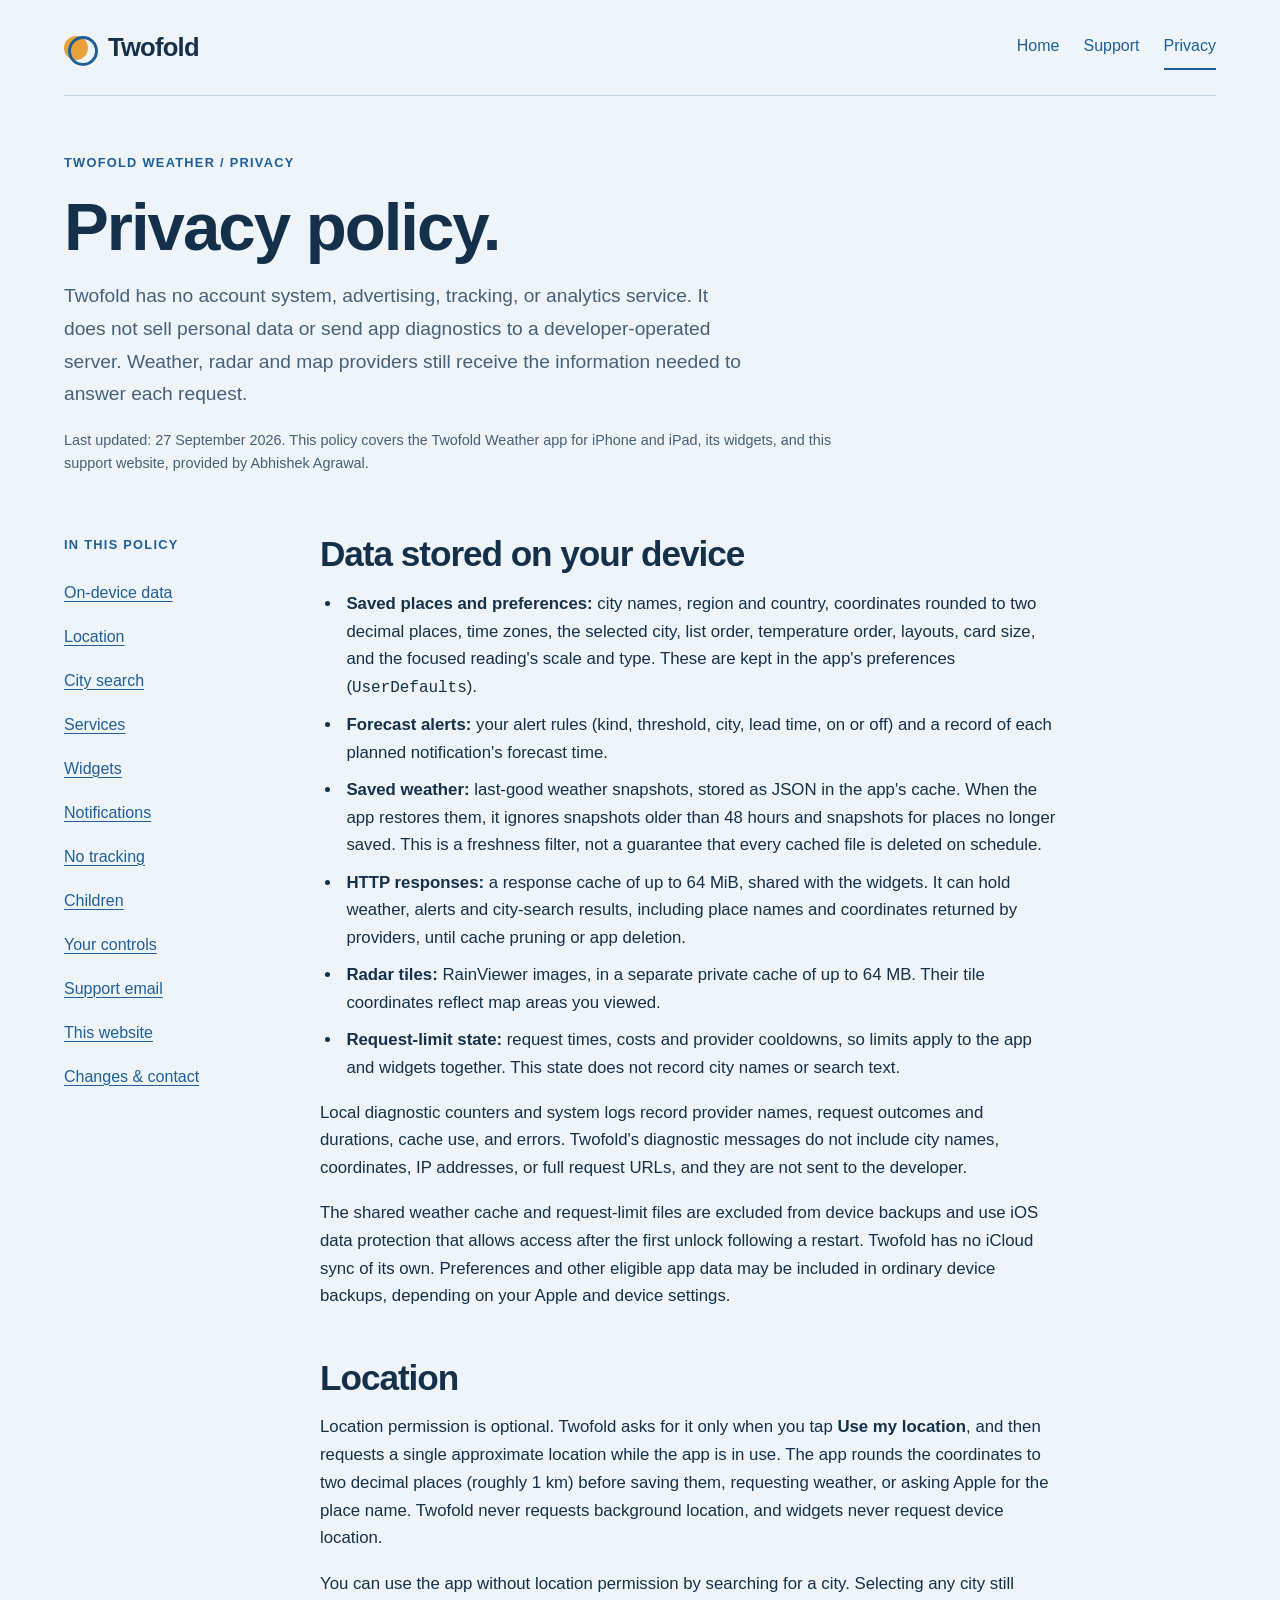
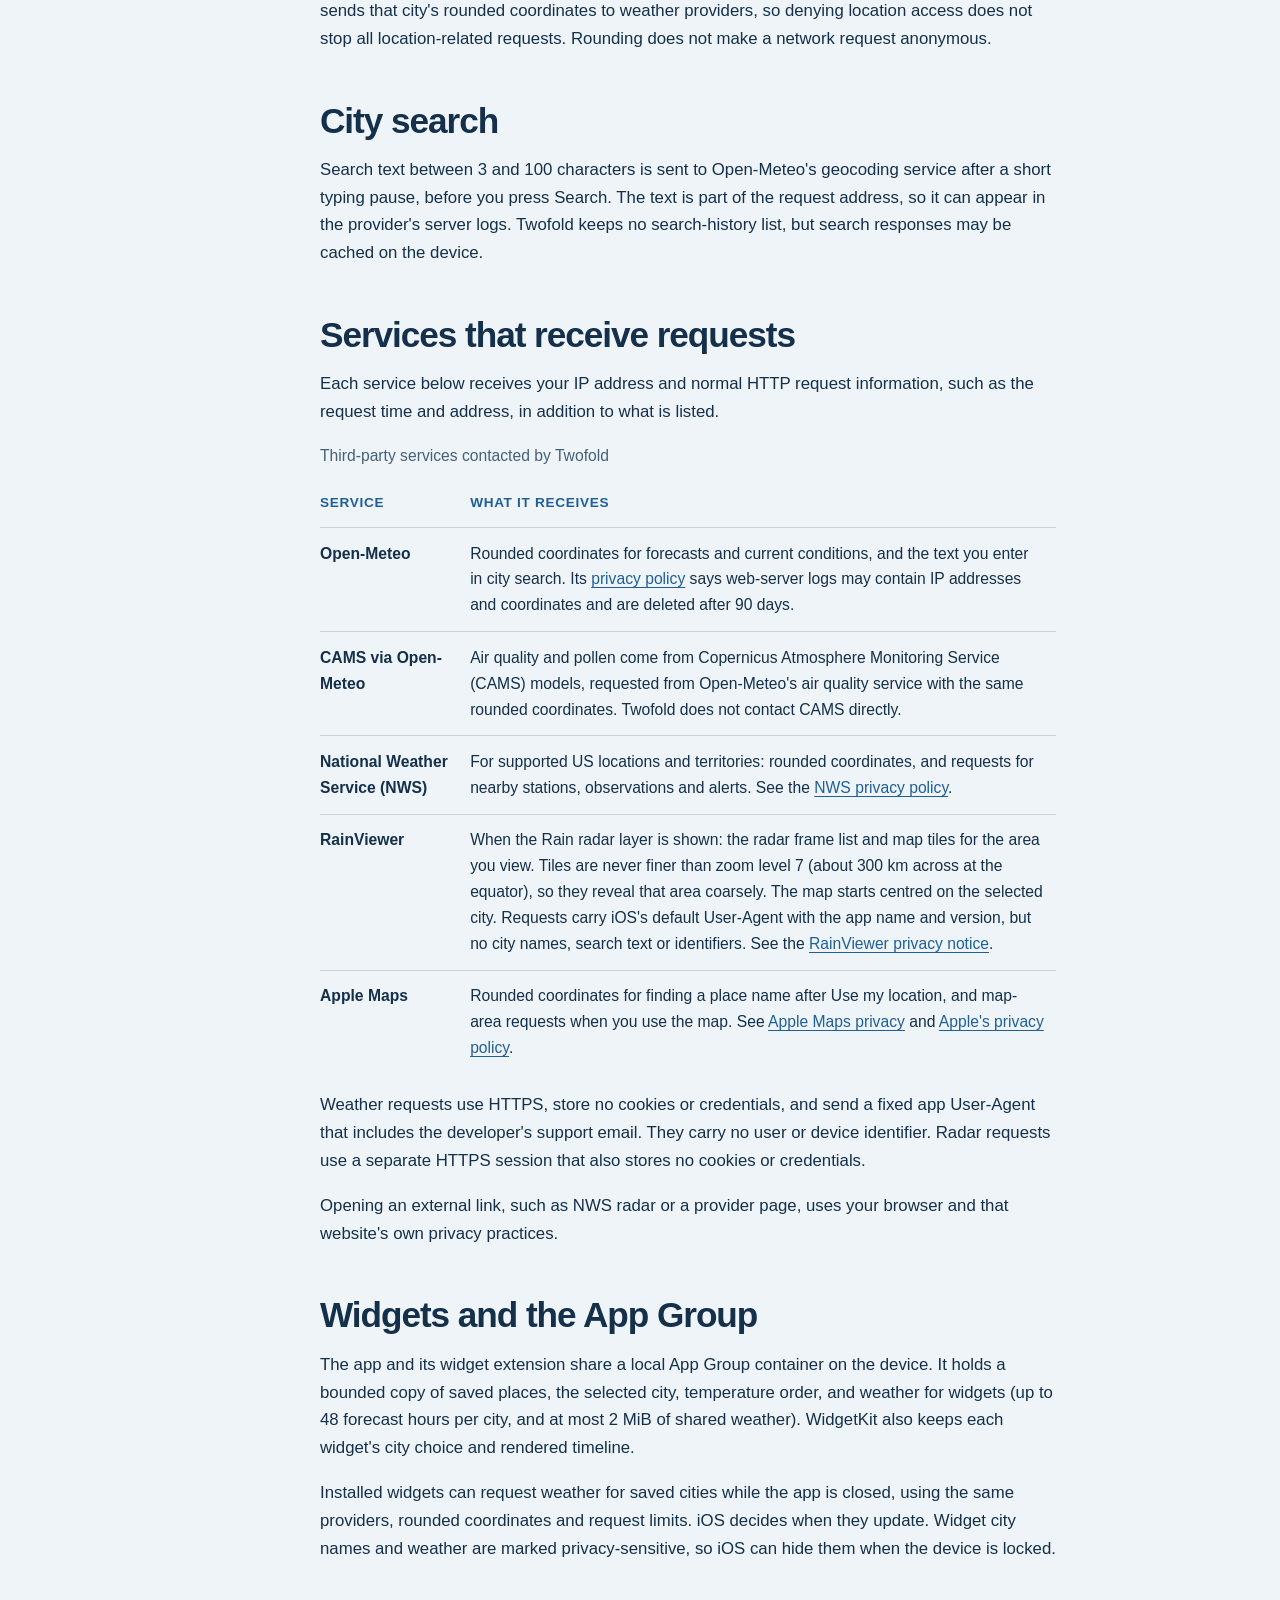
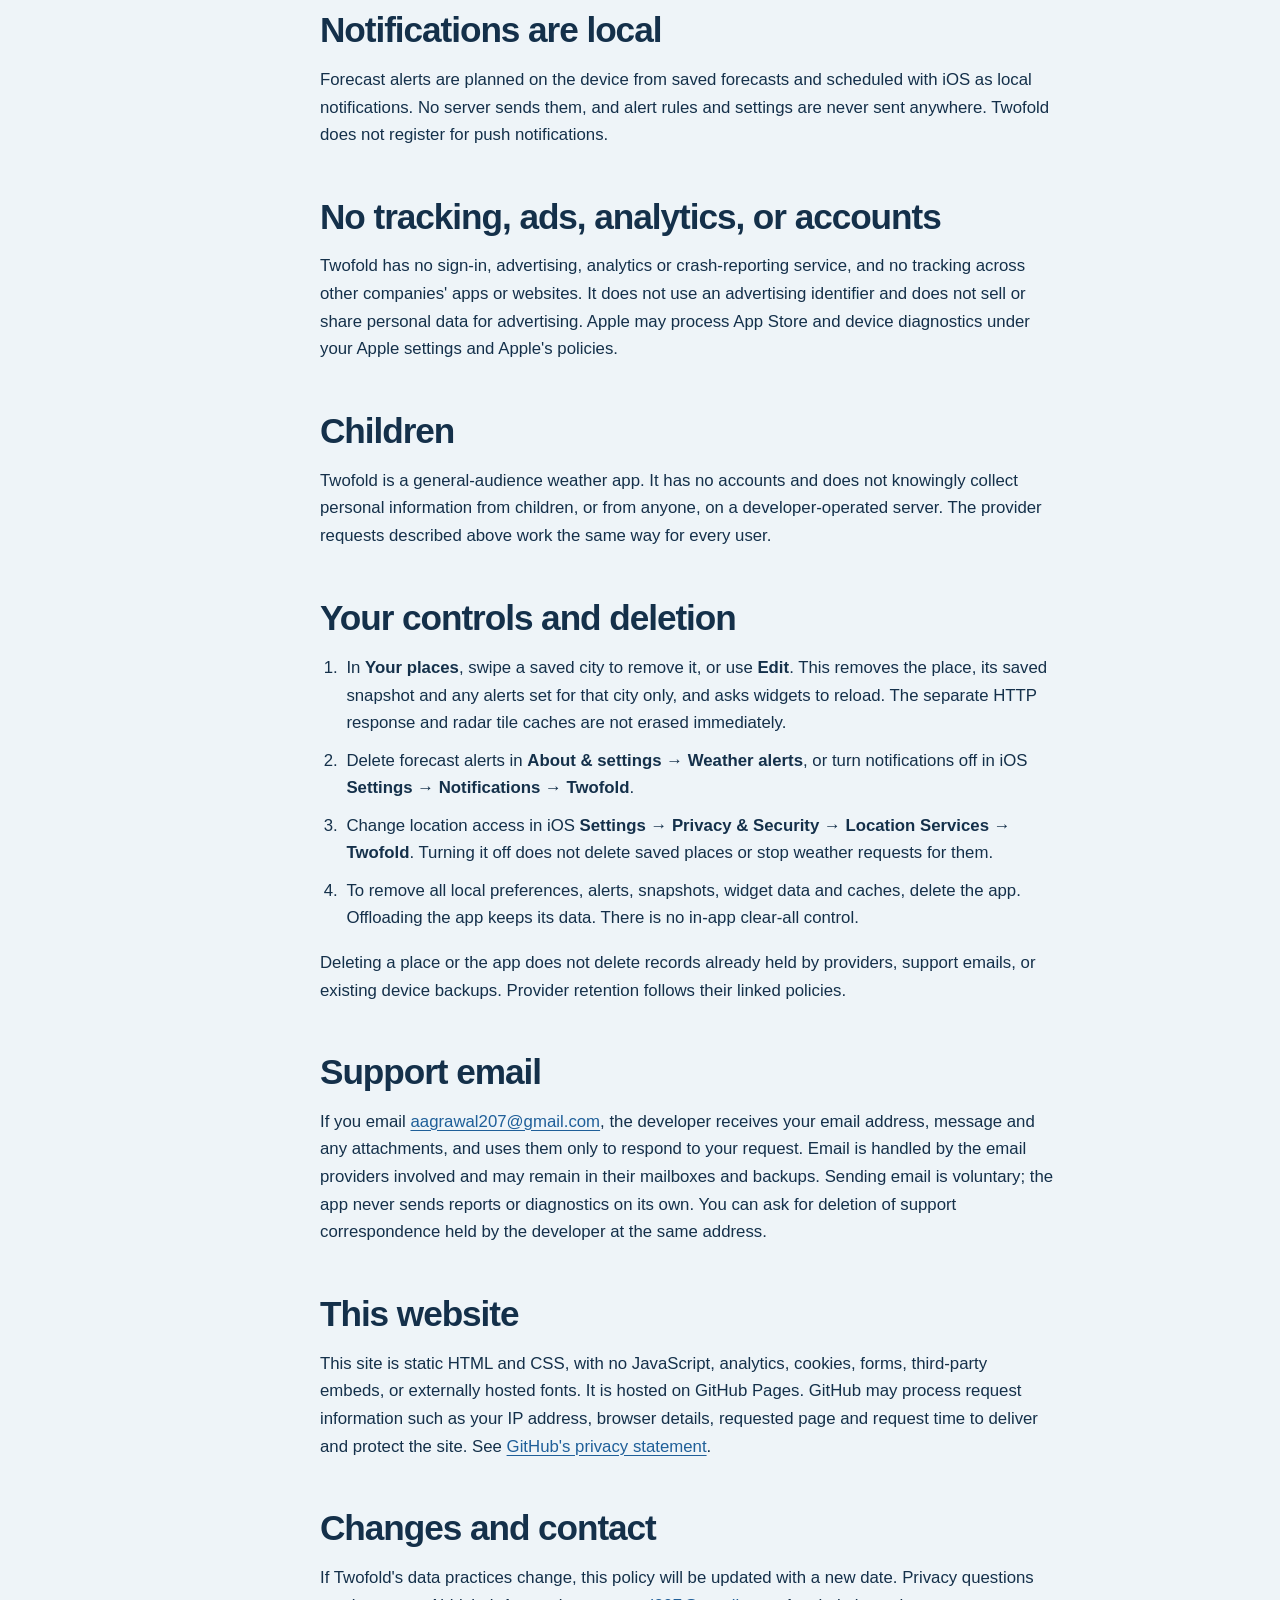
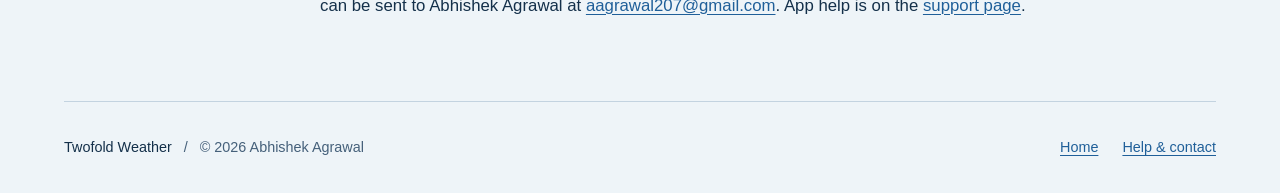
==== privacy.html @ 7c1fc3fe "Publish Twofold Weather privacy policy and support site" ====
<!doctype html>
<html lang="en">
<head>
  <meta charset="utf-8">
  <meta name="viewport" content="width=device-width, initial-scale=1">
  <meta name="theme-color" content="#eef4f8">
  <meta name="description" content="Twofold Weather's privacy policy: on-device storage, optional approximate location, the weather, radar and map services that receive requests, local forecast alerts, and no accounts, ads, tracking, or analytics.">
  <title>Privacy Policy | Twofold Weather</title>
  <link rel="stylesheet" href="styles.css">
</head>
<body>
  <a class="skip-link" href="#main">Skip to content</a>
  <header class="site-header shell">
    <a class="brand" href="index.html" aria-label="Twofold Weather home"><span class="brand-mark" aria-hidden="true"></span>Twofold</a>
    <nav aria-label="Main navigation">
      <a href="index.html">Home</a>
      <a href="support.html">Support</a>
      <a href="privacy.html" aria-current="page">Privacy</a>
    </nav>
  </header>

  <main id="main" class="shell" tabindex="-1">
    <header class="page-heading">
      <p class="eyebrow">Twofold Weather / Privacy</p>
      <h1>Privacy policy.</h1>
      <p class="lede">Twofold has no account system, advertising, tracking, or analytics service. It does not sell personal data or send app diagnostics to a developer-operated server. Weather, radar and map providers still receive the information needed to answer each request.</p>
      <p class="small-note">Last updated: 27 September 2026. This policy covers the Twofold Weather app for iPhone and iPad, its widgets, and this support website, provided by Abhishek Agrawal.</p>
    </header>

    <div class="reading-grid">
      <nav class="page-nav" aria-label="Privacy sections">
        <p class="eyebrow">In this policy</p>
        <a href="#on-device">On-device data</a>
        <a href="#location">Location</a>
        <a href="#search">City search</a>
        <a href="#services">Services</a>
        <a href="#widgets">Widgets</a>
        <a href="#notifications">Notifications</a>
        <a href="#no-tracking">No tracking</a>
        <a href="#children">Children</a>
        <a href="#deletion">Your controls</a>
        <a href="#support-messages">Support email</a>
        <a href="#website">This website</a>
        <a href="#contact">Changes &amp; contact</a>
      </nav>

      <article class="prose" aria-label="Privacy policy details">
        <section aria-labelledby="on-device">
          <h2 id="on-device">Data stored on your device</h2>
          <ul>
            <li><strong>Saved places and preferences:</strong> city names, region and country, coordinates rounded to two decimal places, time zones, the selected city, list order, temperature order, layouts, card size, and the focused reading's scale and type. These are kept in the app's preferences (<code>UserDefaults</code>).</li>
            <li><strong>Forecast alerts:</strong> your alert rules (kind, threshold, city, lead time, on or off) and a record of each planned notification's forecast time.</li>
            <li><strong>Saved weather:</strong> last-good weather snapshots, stored as JSON in the app's cache. When the app restores them, it ignores snapshots older than 48 hours and snapshots for places no longer saved. This is a freshness filter, not a guarantee that every cached file is deleted on schedule.</li>
            <li><strong>HTTP responses:</strong> a response cache of up to 64 MiB, shared with the widgets. It can hold weather, alerts and city-search results, including place names and coordinates returned by providers, until cache pruning or app deletion.</li>
            <li><strong>Radar tiles:</strong> RainViewer images, in a separate private cache of up to 64 MB. Their tile coordinates reflect map areas you viewed.</li>
            <li><strong>Request-limit state:</strong> request times, costs and provider cooldowns, so limits apply to the app and widgets together. This state does not record city names or search text.</li>
          </ul>
          <p>Local diagnostic counters and system logs record provider names, request outcomes and durations, cache use, and errors. Twofold's diagnostic messages do not include city names, coordinates, IP addresses, or full request URLs, and they are not sent to the developer.</p>
          <p>The shared weather cache and request-limit files are excluded from device backups and use iOS data protection that allows access after the first unlock following a restart. Twofold has no iCloud sync of its own. Preferences and other eligible app data may be included in ordinary device backups, depending on your Apple and device settings.</p>
        </section>

        <section aria-labelledby="location">
          <h2 id="location">Location</h2>
          <p>Location permission is optional. Twofold asks for it only when you tap <strong>Use my location</strong>, and then requests a single approximate location while the app is in use. The app rounds the coordinates to two decimal places (roughly 1 km) before saving them, requesting weather, or asking Apple for the place name. Twofold never requests background location, and widgets never request device location.</p>
          <p>You can use the app without location permission by searching for a city. Selecting any city still sends that city's rounded coordinates to weather providers, so denying location access does not stop all location-related requests. Rounding does not make a network request anonymous.</p>
        </section>

        <section aria-labelledby="search">
          <h2 id="search">City search</h2>
          <p>Search text between 3 and 100 characters is sent to Open-Meteo's geocoding service after a short typing pause, before you press Search. The text is part of the request address, so it can appear in the provider's server logs. Twofold keeps no search-history list, but search responses may be cached on the device.</p>
        </section>

        <section aria-labelledby="services">
          <h2 id="services">Services that receive requests</h2>
          <p>Each service below receives your IP address and normal HTTP request information, such as the request time and address, in addition to what is listed.</p>
          <div class="table-wrap">
            <table>
              <caption>Third-party services contacted by Twofold</caption>
              <thead>
                <tr><th scope="col">Service</th><th scope="col">What it receives</th></tr>
              </thead>
              <tbody>
                <tr>
                  <th scope="row">Open-Meteo</th>
                  <td>Rounded coordinates for forecasts and current conditions, and the text you enter in city search. Its <a href="https://open-meteo.com/en/terms#privacy">privacy policy</a> says web-server logs may contain IP addresses and coordinates and are deleted after 90 days.</td>
                </tr>
                <tr>
                  <th scope="row">CAMS via Open-Meteo</th>
                  <td>Air quality and pollen come from Copernicus Atmosphere Monitoring Service (CAMS) models, requested from Open-Meteo's air quality service with the same rounded coordinates. Twofold does not contact CAMS directly.</td>
                </tr>
                <tr>
                  <th scope="row">National Weather Service (NWS)</th>
                  <td>For supported US locations and territories: rounded coordinates, and requests for nearby stations, observations and alerts. See the <a href="https://www.weather.gov/privacy">NWS privacy policy</a>.</td>
                </tr>
                <tr>
                  <th scope="row">RainViewer</th>
                  <td>When the Rain radar layer is shown: the radar frame list and map tiles for the area you view. Tiles are never finer than zoom level 7 (about 300 km across at the equator), so they reveal that area coarsely. The map starts centred on the selected city. Requests carry iOS's default User-Agent with the app name and version, but no city names, search text or identifiers. See the <a href="https://www.rainviewer.com/privacy.html">RainViewer privacy notice</a>.</td>
                </tr>
                <tr>
                  <th scope="row">Apple Maps</th>
                  <td>Rounded coordinates for finding a place name after Use my location, and map-area requests when you use the map. See <a href="https://www.apple.com/legal/privacy/data/en/apple-maps/">Apple Maps privacy</a> and <a href="https://www.apple.com/legal/privacy/">Apple's privacy policy</a>.</td>
                </tr>
              </tbody>
            </table>
          </div>
          <p>Weather requests use HTTPS, store no cookies or credentials, and send a fixed app User-Agent that includes the developer's support email. They carry no user or device identifier. Radar requests use a separate HTTPS session that also stores no cookies or credentials.</p>
          <p>Opening an external link, such as NWS radar or a provider page, uses your browser and that website's own privacy practices.</p>
        </section>

        <section aria-labelledby="widgets">
          <h2 id="widgets">Widgets and the App Group</h2>
          <p>The app and its widget extension share a local App Group container on the device. It holds a bounded copy of saved places, the selected city, temperature order, and weather for widgets (up to 48 forecast hours per city, and at most 2 MiB of shared weather). WidgetKit also keeps each widget's city choice and rendered timeline.</p>
          <p>Installed widgets can request weather for saved cities while the app is closed, using the same providers, rounded coordinates and request limits. iOS decides when they update. Widget city names and weather are marked privacy-sensitive, so iOS can hide them when the device is locked.</p>
        </section>

        <section aria-labelledby="notifications">
          <h2 id="notifications">Notifications are local</h2>
          <p>Forecast alerts are planned on the device from saved forecasts and scheduled with iOS as local notifications. No server sends them, and alert rules and settings are never sent anywhere. Twofold does not register for push notifications.</p>
        </section>

        <section aria-labelledby="no-tracking">
          <h2 id="no-tracking">No tracking, ads, analytics, or accounts</h2>
          <p>Twofold has no sign-in, advertising, analytics or crash-reporting service, and no tracking across other companies' apps or websites. It does not use an advertising identifier and does not sell or share personal data for advertising. Apple may process App Store and device diagnostics under your Apple settings and Apple's policies.</p>
        </section>

        <section aria-labelledby="children">
          <h2 id="children">Children</h2>
          <p>Twofold is a general-audience weather app. It has no accounts and does not knowingly collect personal information from children, or from anyone, on a developer-operated server. The provider requests described above work the same way for every user.</p>
        </section>

        <section aria-labelledby="deletion">
          <h2 id="deletion">Your controls and deletion</h2>
          <ol>
            <li>In <strong>Your places</strong>, swipe a saved city to remove it, or use <strong>Edit</strong>. This removes the place, its saved snapshot and any alerts set for that city only, and asks widgets to reload. The separate HTTP response and radar tile caches are not erased immediately.</li>
            <li>Delete forecast alerts in <strong>About &amp; settings &rarr; Weather alerts</strong>, or turn notifications off in iOS <strong>Settings &rarr; Notifications &rarr; Twofold</strong>.</li>
            <li>Change location access in iOS <strong>Settings &rarr; Privacy &amp; Security &rarr; Location Services &rarr; Twofold</strong>. Turning it off does not delete saved places or stop weather requests for them.</li>
            <li>To remove all local preferences, alerts, snapshots, widget data and caches, delete the app. Offloading the app keeps its data. There is no in-app clear-all control.</li>
          </ol>
          <p>Deleting a place or the app does not delete records already held by providers, support emails, or existing device backups. Provider retention follows their linked policies.</p>
        </section>

        <section aria-labelledby="support-messages">
          <h2 id="support-messages">Support email</h2>
          <p>If you email <a href="mailto:aagrawal207@gmail.com">aagrawal207@gmail.com</a>, the developer receives your email address, message and any attachments, and uses them only to respond to your request. Email is handled by the email providers involved and may remain in their mailboxes and backups. Sending email is voluntary; the app never sends reports or diagnostics on its own. You can ask for deletion of support correspondence held by the developer at the same address.</p>
        </section>

        <section aria-labelledby="website">
          <h2 id="website">This website</h2>
          <p>This site is static HTML and CSS, with no JavaScript, analytics, cookies, forms, third-party embeds, or externally hosted fonts. It is hosted on GitHub Pages. GitHub may process request information such as your IP address, browser details, requested page and request time to deliver and protect the site. See <a href="https://docs.github.com/en/site-policy/privacy-policies/github-general-privacy-statement">GitHub's privacy statement</a>.</p>
        </section>

        <section aria-labelledby="contact">
          <h2 id="contact">Changes and contact</h2>
          <p>If Twofold's data practices change, this policy will be updated with a new date. Privacy questions can be sent to Abhishek Agrawal at <a href="mailto:aagrawal207@gmail.com">aagrawal207@gmail.com</a>. App help is on the <a href="support.html">support page</a>.</p>
        </section>
      </article>
    </div>
  </main>

  <footer class="site-footer shell">
    <p>Twofold Weather <span aria-hidden="true">/</span> <small>&copy; 2026 Abhishek Agrawal</small></p>
    <nav aria-label="Footer navigation"><a href="index.html">Home</a><a href="support.html">Help &amp; contact</a></nav>
  </footer>
</body>
</html>
---- styles.css ----
:root {
  color-scheme: light;
  --sky: #eef4f8;
  --paper: #fbfdfe;
  --ink: #14304a;
  --muted: #45607a;
  --blue: #1f5f99;
  --wash: #dfeaf3;
  --sun: #e9a23b;
  --warm: #9a4a14;
  --line: #c3d3e0;
}

* { box-sizing: border-box; }
html { scroll-padding-top: 1.5rem; }
body {
  margin: 0;
  background: var(--sky);
  color: var(--ink);
  font-family: -apple-system, BlinkMacSystemFont, "Segoe UI", sans-serif;
  font-size: 1rem;
  line-height: 1.65;
  -webkit-text-size-adjust: 100%;
}
a {
  color: var(--blue);
  text-underline-offset: 0.2em;
  text-decoration-thickness: 0.08em;
  overflow-wrap: anywhere;
}
a:hover { color: var(--warm); }
:focus-visible { outline: 3px solid var(--warm); outline-offset: 5px; }
main:focus { outline: none; }
h1, h2, h3 {
  margin: 0 0 1rem;
  font-weight: 700;
  line-height: 1.12;
  letter-spacing: -0.03em;
  text-wrap: balance;
}
h2 { font-size: clamp(1.7rem, 3vw, 2.2rem); }
h3 { font-size: 1.35rem; }
p { margin: 0 0 1.1rem; }
ul, ol { padding-left: 1.4rem; }
li + li { margin-top: 0.6rem; }
code { font-size: 0.95em; overflow-wrap: anywhere; }
.shell { width: min(72rem, calc(100% - 3rem)); margin-inline: auto; }
.skip-link {
  position: absolute;
  z-index: 2;
  top: -8rem;
  left: 1rem;
  padding: 0.8rem 1.2rem;
  background: var(--paper);
  border: 2px solid var(--blue);
}
.skip-link:focus { top: 1rem; }
.site-header {
  display: flex;
  flex-wrap: wrap;
  align-items: center;
  justify-content: space-between;
  gap: 0.6rem 2rem;
  min-height: 6rem;
  padding-block: 1rem;
  border-bottom: 1px solid var(--line);
}
.brand {
  display: inline-flex;
  align-items: center;
  gap: 0.65rem;
  min-height: 44px;
  color: var(--ink);
  font-size: 1.6rem;
  font-weight: 700;
  letter-spacing: -0.03em;
  text-decoration: none;
}
.brand-mark { position: relative; width: 2.1rem; height: 1.5rem; }
.brand-mark::before, .brand-mark::after {
  content: "";
  position: absolute;
  top: 0;
  width: 1.5rem;
  height: 1.5rem;
  border-radius: 50%;
}
.brand-mark::before { left: 0; background: var(--sun); }
.brand-mark::after { right: 0; border: 3px solid var(--blue); }
.site-header nav, .site-footer nav { display: flex; flex-wrap: wrap; gap: 0.3rem 1.5rem; }
.site-header nav a, .site-footer nav a {
  display: inline-flex;
  align-items: center;
  min-height: 44px;
  padding-block: 0.35rem;
}
.site-header nav a { text-decoration: none; border-bottom: 2px solid transparent; }
.site-header nav a:hover, .site-header nav a[aria-current="page"] { border-bottom-color: currentColor; }
.eyebrow {
  margin-bottom: 1rem;
  color: var(--blue);
  font-size: 0.8rem;
  font-weight: 600;
  letter-spacing: 0.1em;
  text-transform: uppercase;
}
.hero { max-width: 48rem; padding-block: 3.5rem 3rem; }
.hero h1 { margin-block: 1rem 1.5rem; font-size: clamp(2.8rem, 7vw, 5.2rem); line-height: 1.02; }
.lede { max-width: 40rem; color: var(--muted); font-size: 1.2rem; line-height: 1.7; }
.actions { display: flex; flex-wrap: wrap; align-items: center; gap: 0.8rem 1.5rem; margin-block: 1.8rem 1.4rem; }
.button {
  display: inline-flex;
  align-items: center;
  justify-content: center;
  gap: 1rem;
  min-height: 48px;
  padding: 0.75rem 1.25rem;
  border: 1px solid var(--blue);
  border-radius: 0.6rem;
  background: var(--blue);
  color: var(--paper);
  font-weight: 600;
  text-decoration: none;
}
.button:hover { background: var(--ink); color: var(--paper); }
.text-link { display: inline-flex; align-items: center; gap: 0.7rem; min-height: 44px; padding-block: 0.4rem; }
.device-note, .small-note { color: var(--muted); font-size: 0.9rem; }
.promise {
  display: flex;
  flex-wrap: wrap;
  justify-content: space-between;
  gap: 0.4rem 2rem;
  padding-block: 1.3rem;
  border-block: 1px solid var(--line);
}
.promise span { color: var(--muted); }
.features { padding-block: 3.5rem 1rem; }
.feature-grid { display: grid; grid-template-columns: repeat(3, minmax(0, 1fr)); gap: 2rem; margin: 2rem 0 0; padding: 0; list-style: none; }
.feature-grid li { margin: 0; padding-top: 1.2rem; border-top: 3px solid var(--blue); }
.feature-grid li:nth-child(3n+2) { border-top-color: var(--sun); }
.feature-grid p { margin: 0; color: var(--muted); }
.page-heading { max-width: 49rem; padding-block: 3.5rem 2.5rem; }
.page-heading h1 { font-size: clamp(2.5rem, 6vw, 4.2rem); }
.page-heading .lede { max-width: 43rem; }
.reading-grid { display: grid; grid-template-columns: 12rem minmax(0, 1fr); gap: 4rem; align-items: start; }
.page-nav { position: sticky; top: 1.5rem; }
.page-nav a { display: flex; align-items: center; min-height: 44px; padding-block: 0.4rem; }
.prose { min-width: 0; max-width: 46rem; font-size: 1.05rem; }
.prose section + section { margin-top: 3rem; }
.prose li { padding-left: 0.25rem; }
.table-wrap { overflow-x: auto; margin-bottom: 1.1rem; }
table { width: 100%; border-collapse: collapse; font-size: 0.98rem; }
caption { margin-bottom: 0.6rem; color: var(--muted); text-align: left; }
th, td { padding: 0.8rem 0.7rem 0.8rem 0; border-top: 1px solid var(--line); text-align: left; vertical-align: top; }
thead th { border-top: 0; color: var(--blue); font-size: 0.85rem; letter-spacing: 0.05em; text-transform: uppercase; }
tbody th { min-width: 8rem; }
.faq details { border-top: 1px solid var(--line); }
.faq details:last-child { border-bottom: 1px solid var(--line); }
.faq summary { min-height: 48px; padding-block: 1rem; font-weight: 600; cursor: pointer; }
.faq summary::marker { color: var(--blue); }
.faq details > :not(summary) { padding-inline: 0.1rem 0.5rem; color: var(--muted); }
.contact-card { padding: 1.8rem; border: 1px solid var(--line); border-radius: 1rem; background: var(--wash); }
.contact-email { display: inline-block; min-height: 44px; margin-bottom: 0.8rem; padding-block: 0.5rem; font-weight: 600; }
.contact-card p:last-child { margin-bottom: 0; }
.site-footer {
  display: flex;
  flex-wrap: wrap;
  align-items: center;
  justify-content: space-between;
  gap: 0.5rem 2rem;
  margin-top: 4rem;
  padding-block: 1.5rem;
  border-top: 1px solid var(--line);
  font-size: 0.9rem;
}
.site-footer p { margin: 0; }
.site-footer p span { margin-inline: 0.5rem; color: var(--muted); }
.site-footer small { color: var(--muted); font-size: inherit; }

@media (max-width: 52rem) {
  .feature-grid { grid-template-columns: 1fr 1fr; }
  .reading-grid { grid-template-columns: 1fr; gap: 2rem; }
  .page-nav { position: static; display: flex; flex-wrap: wrap; gap: 0 1.3rem; padding-bottom: 1rem; border-bottom: 1px solid var(--line); }
  .page-nav .eyebrow { flex-basis: 100%; margin-bottom: 0.4rem; }
}

@media (max-width: 36rem) {
  .shell { width: calc(100% - 2rem); }
  .site-header { gap: 0.4rem 1.3rem; }
  .hero { padding-block: 2.5rem 2rem; }
  .lede { font-size: 1.1rem; }
  .feature-grid { grid-template-columns: 1fr; gap: 1.5rem; }
  .contact-card { padding: 1.3rem; }
  .page-heading { padding-block: 2.5rem 1.5rem; }
  .site-footer { margin-top: 3rem; }
}

@media (prefers-color-scheme: dark) {
  :root {
    color-scheme: dark;
    --sky: #0f1b27;
    --paper: #15263a;
    --ink: #e6eef5;
    --muted: #a9bccd;
    --blue: #8cc3f2;
    --wash: #1a2e44;
    --sun: #f0b45a;
    --warm: #f3b37a;
    --line: #2d4560;
  }
  .button { color: #0f1b27; }
  .button:hover { background: var(--ink); color: #0f1b27; }
}

@media (forced-colors: active) {
  .button { border-color: ButtonText; }
  .brand-mark::before { background: CanvasText; }
  .brand-mark::after { border-color: LinkText; }
}
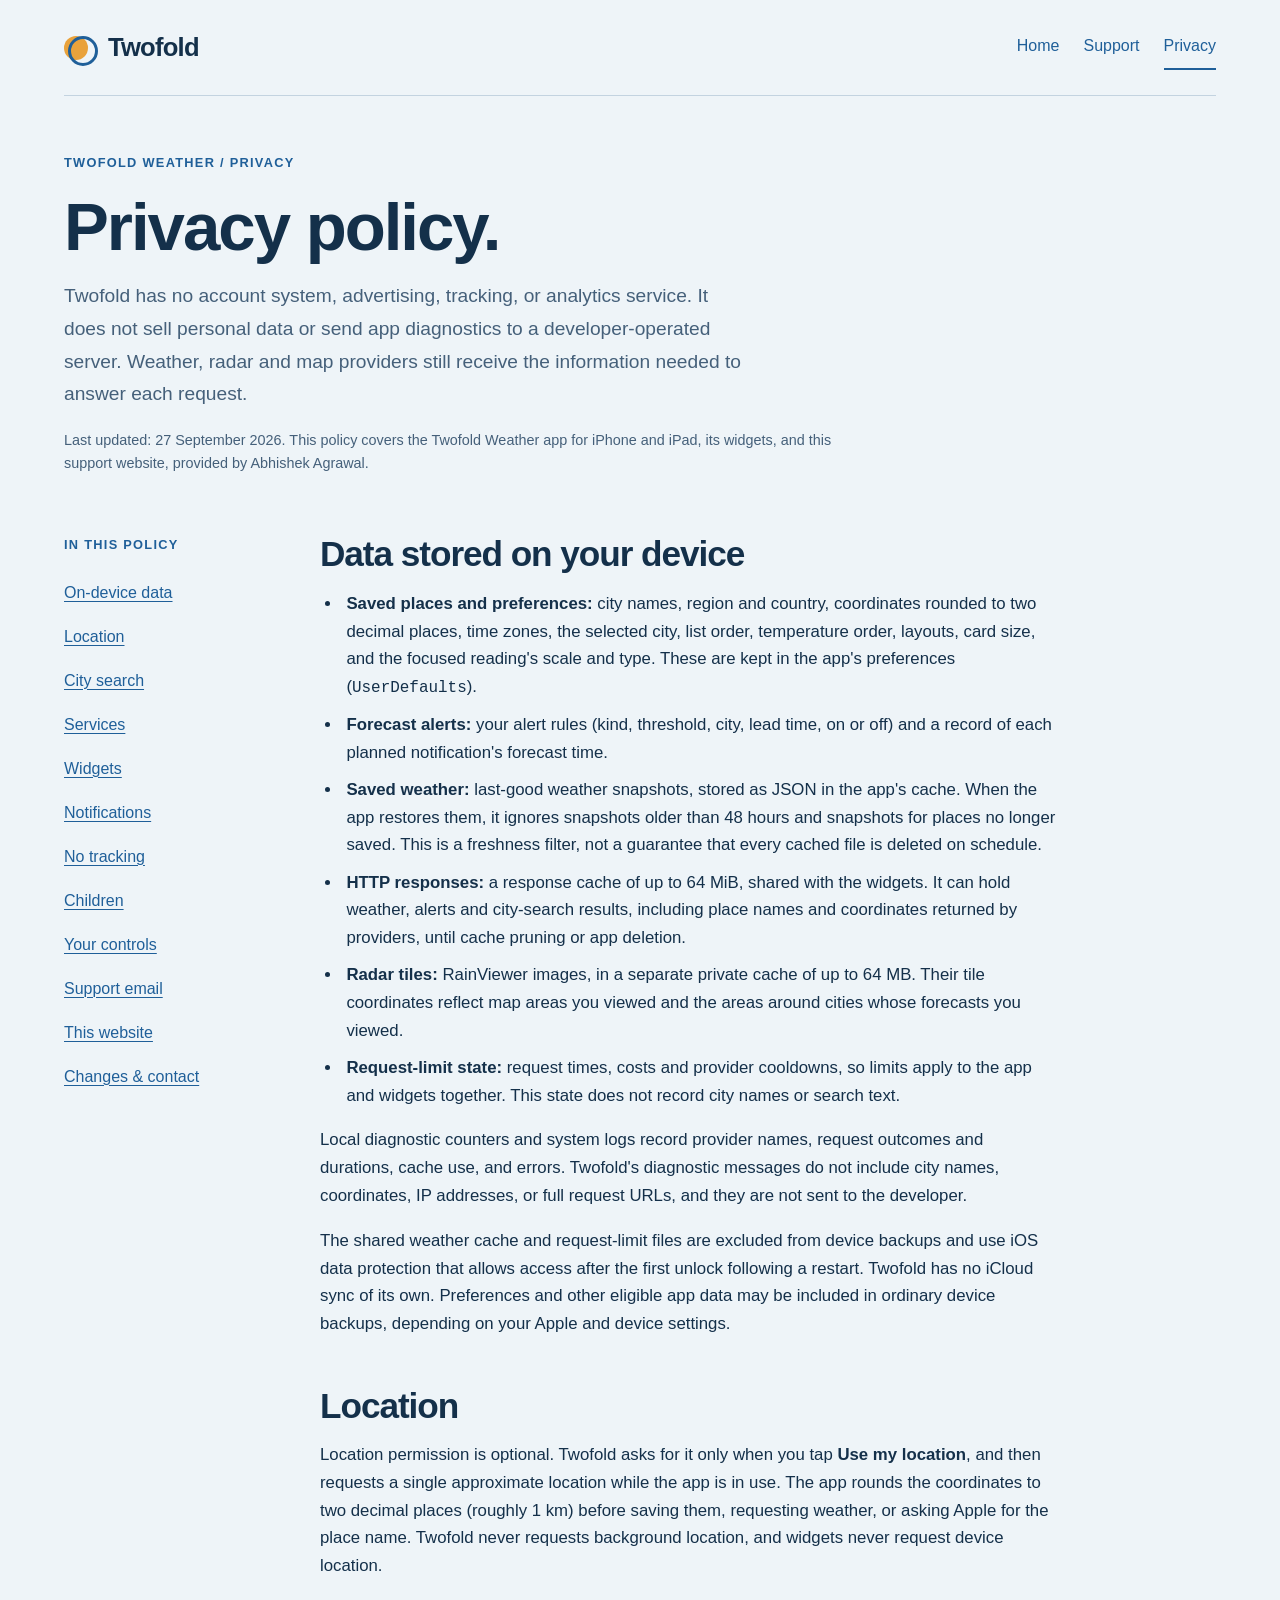
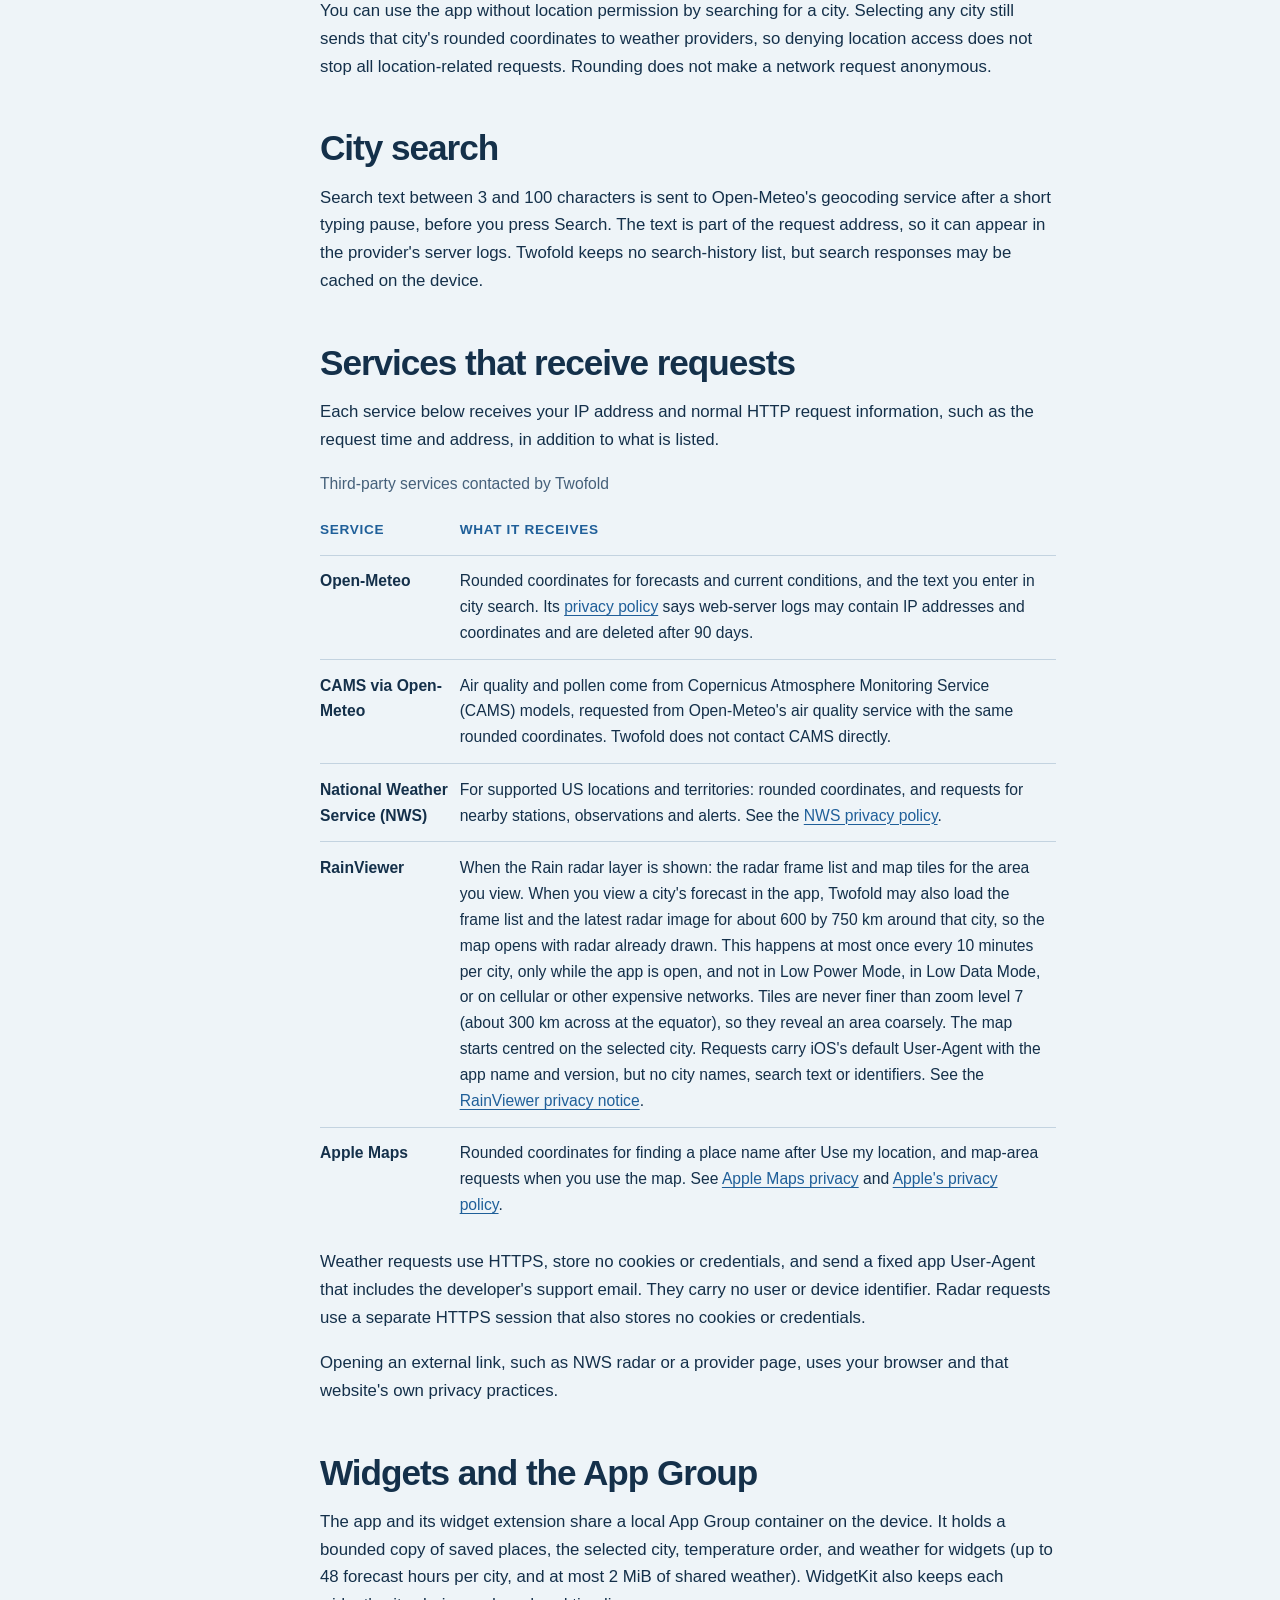
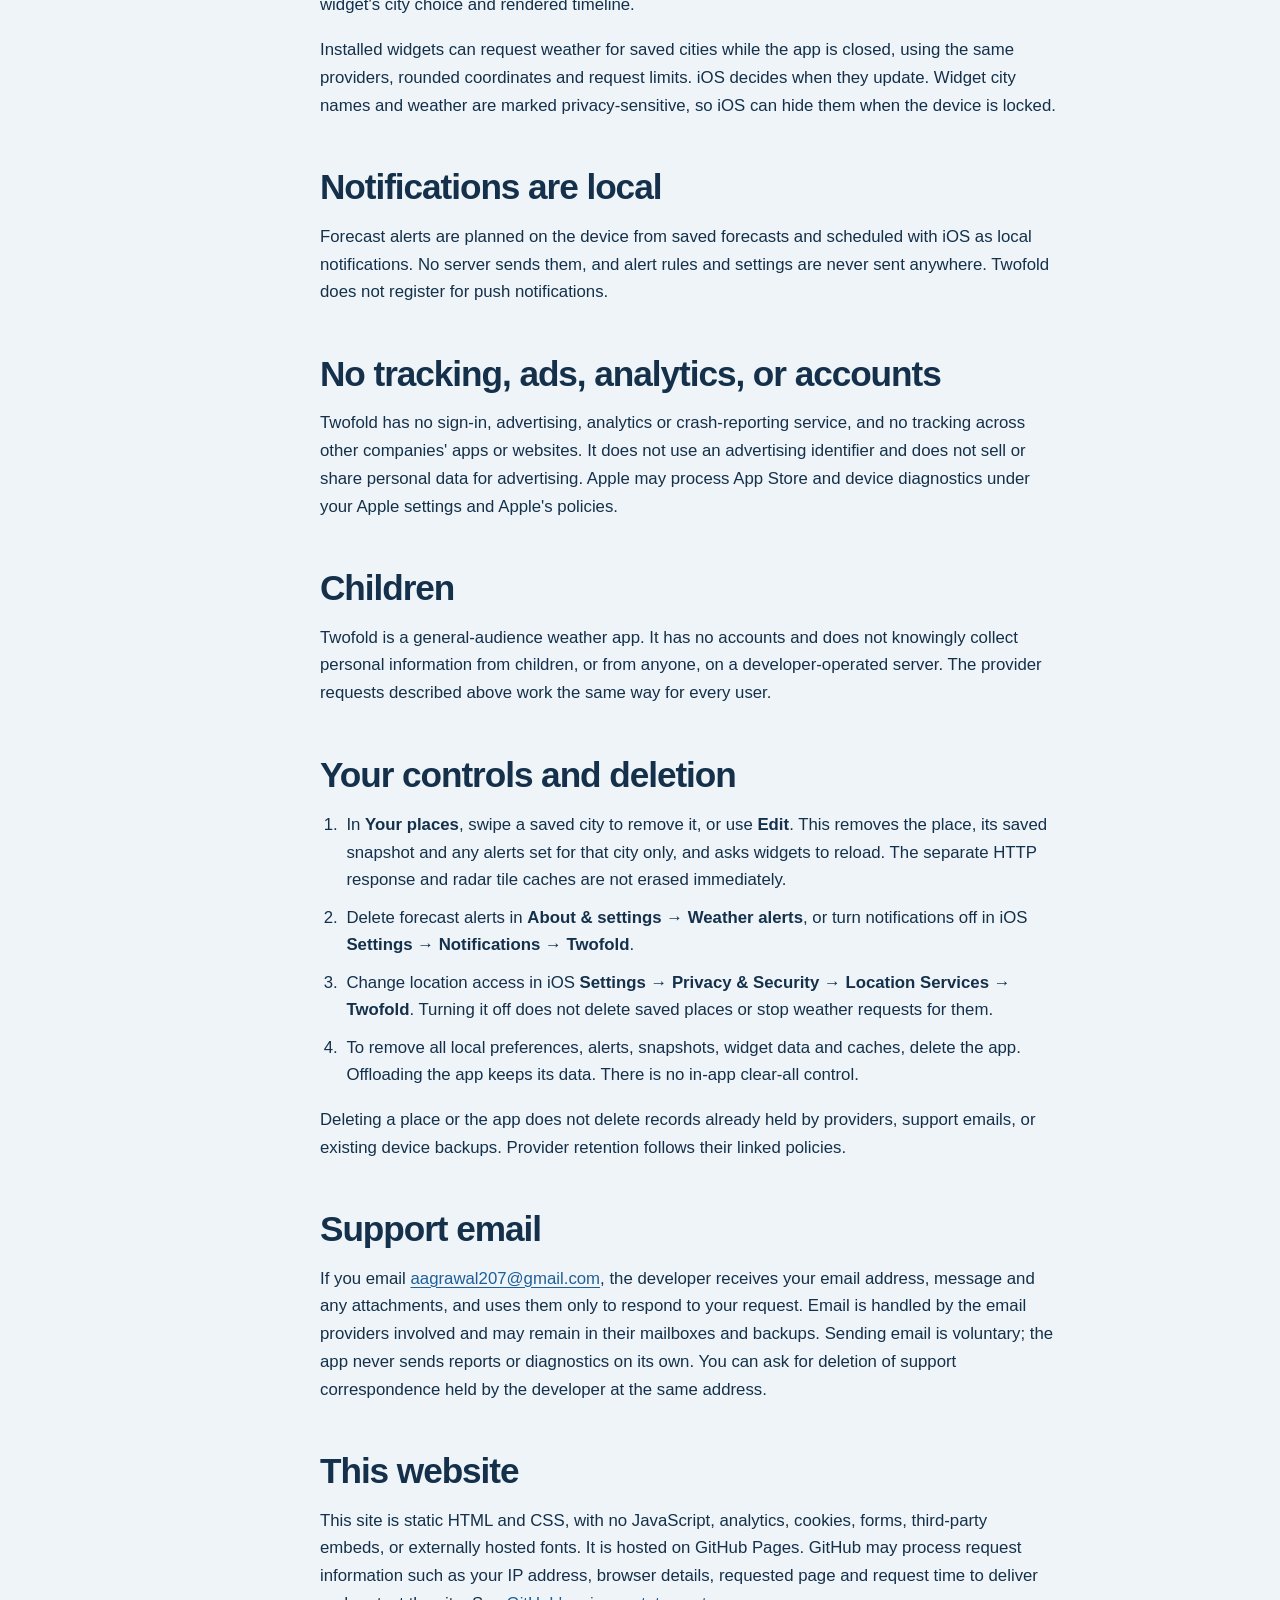
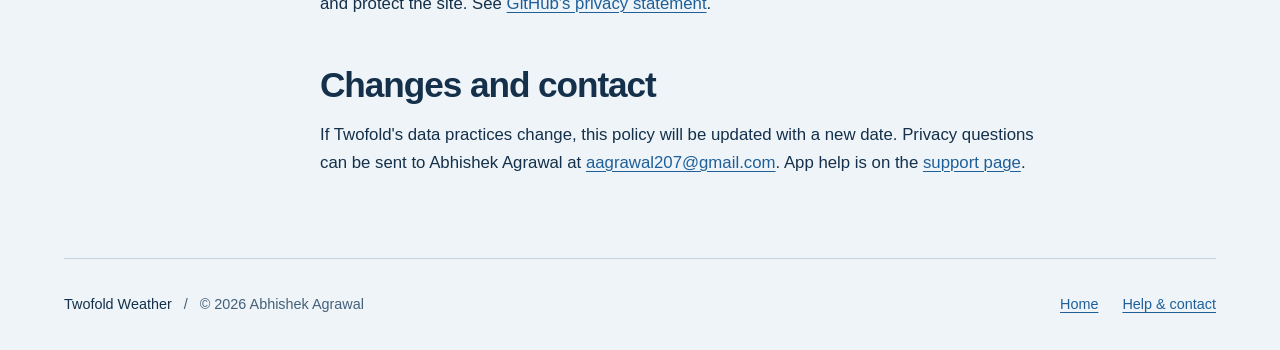
==== commit 29382a38: "Update privacy and support for Twofold 1.0" ====
--- a/privacy.html
+++ b/privacy.html
@@ -52,7 +52,7 @@
             <li><strong>Forecast alerts:</strong> your alert rules (kind, threshold, city, lead time, on or off) and a record of each planned notification's forecast time.</li>
             <li><strong>Saved weather:</strong> last-good weather snapshots, stored as JSON in the app's cache. When the app restores them, it ignores snapshots older than 48 hours and snapshots for places no longer saved. This is a freshness filter, not a guarantee that every cached file is deleted on schedule.</li>
             <li><strong>HTTP responses:</strong> a response cache of up to 64 MiB, shared with the widgets. It can hold weather, alerts and city-search results, including place names and coordinates returned by providers, until cache pruning or app deletion.</li>
-            <li><strong>Radar tiles:</strong> RainViewer images, in a separate private cache of up to 64 MB. Their tile coordinates reflect map areas you viewed.</li>
+            <li><strong>Radar tiles:</strong> RainViewer images, in a separate private cache of up to 64 MB. Their tile coordinates reflect map areas you viewed and the areas around cities whose forecasts you viewed.</li>
             <li><strong>Request-limit state:</strong> request times, costs and provider cooldowns, so limits apply to the app and widgets together. This state does not record city names or search text.</li>
           </ul>
           <p>Local diagnostic counters and system logs record provider names, request outcomes and durations, cache use, and errors. Twofold's diagnostic messages do not include city names, coordinates, IP addresses, or full request URLs, and they are not sent to the developer.</p>
@@ -94,7 +94,7 @@
                 </tr>
                 <tr>
                   <th scope="row">RainViewer</th>
-                  <td>When the Rain radar layer is shown: the radar frame list and map tiles for the area you view. Tiles are never finer than zoom level 7 (about 300 km across at the equator), so they reveal that area coarsely. The map starts centred on the selected city. Requests carry iOS's default User-Agent with the app name and version, but no city names, search text or identifiers. See the <a href="https://www.rainviewer.com/privacy.html">RainViewer privacy notice</a>.</td>
+                  <td>When the Rain radar layer is shown: the radar frame list and map tiles for the area you view. When you view a city's forecast in the app, Twofold may also load the frame list and the latest radar image for about 600 by 750 km around that city, so the map opens with radar already drawn. This happens at most once every 10 minutes per city, only while the app is open, and not in Low Power Mode, in Low Data Mode, or on cellular or other expensive networks. Tiles are never finer than zoom level 7 (about 300 km across at the equator), so they reveal an area coarsely. The map starts centred on the selected city. Requests carry iOS's default User-Agent with the app name and version, but no city names, search text or identifiers. See the <a href="https://www.rainviewer.com/privacy.html">RainViewer privacy notice</a>.</td>
                 </tr>
                 <tr>
                   <th scope="row">Apple Maps</th>
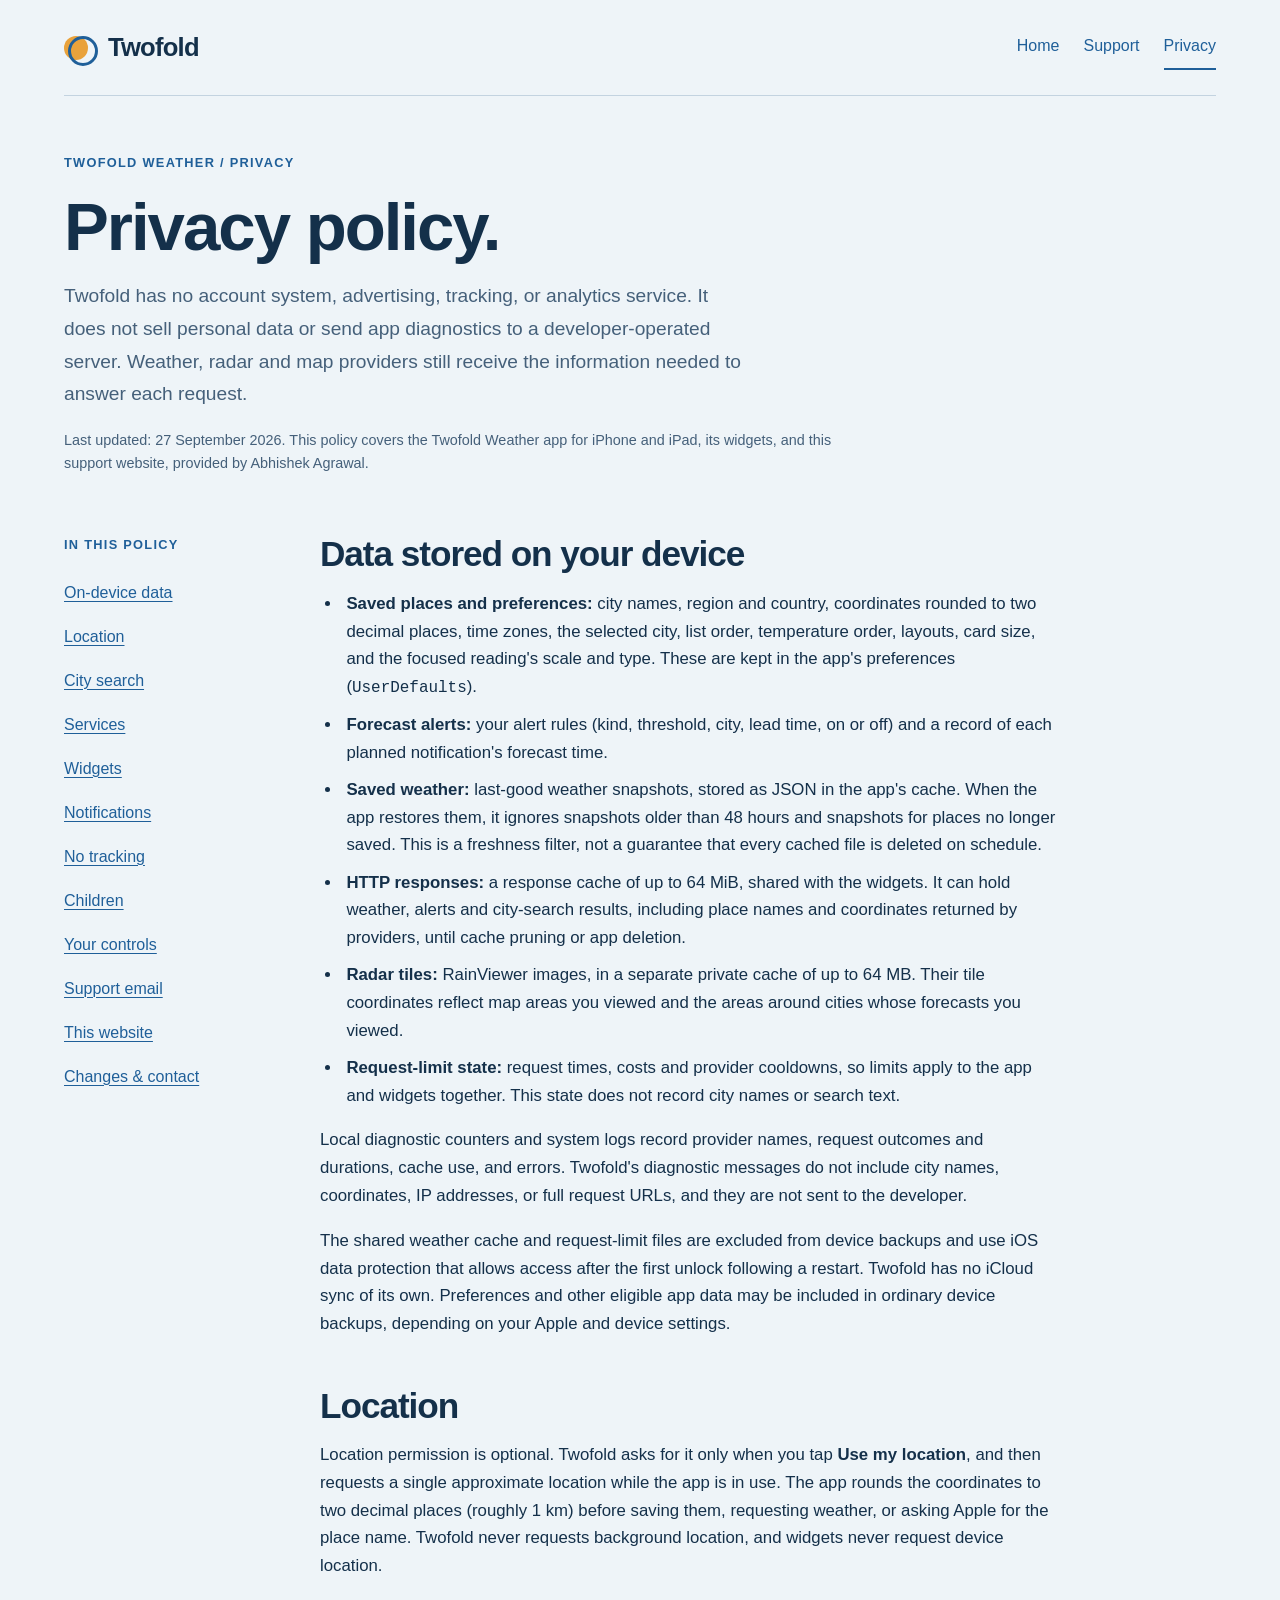
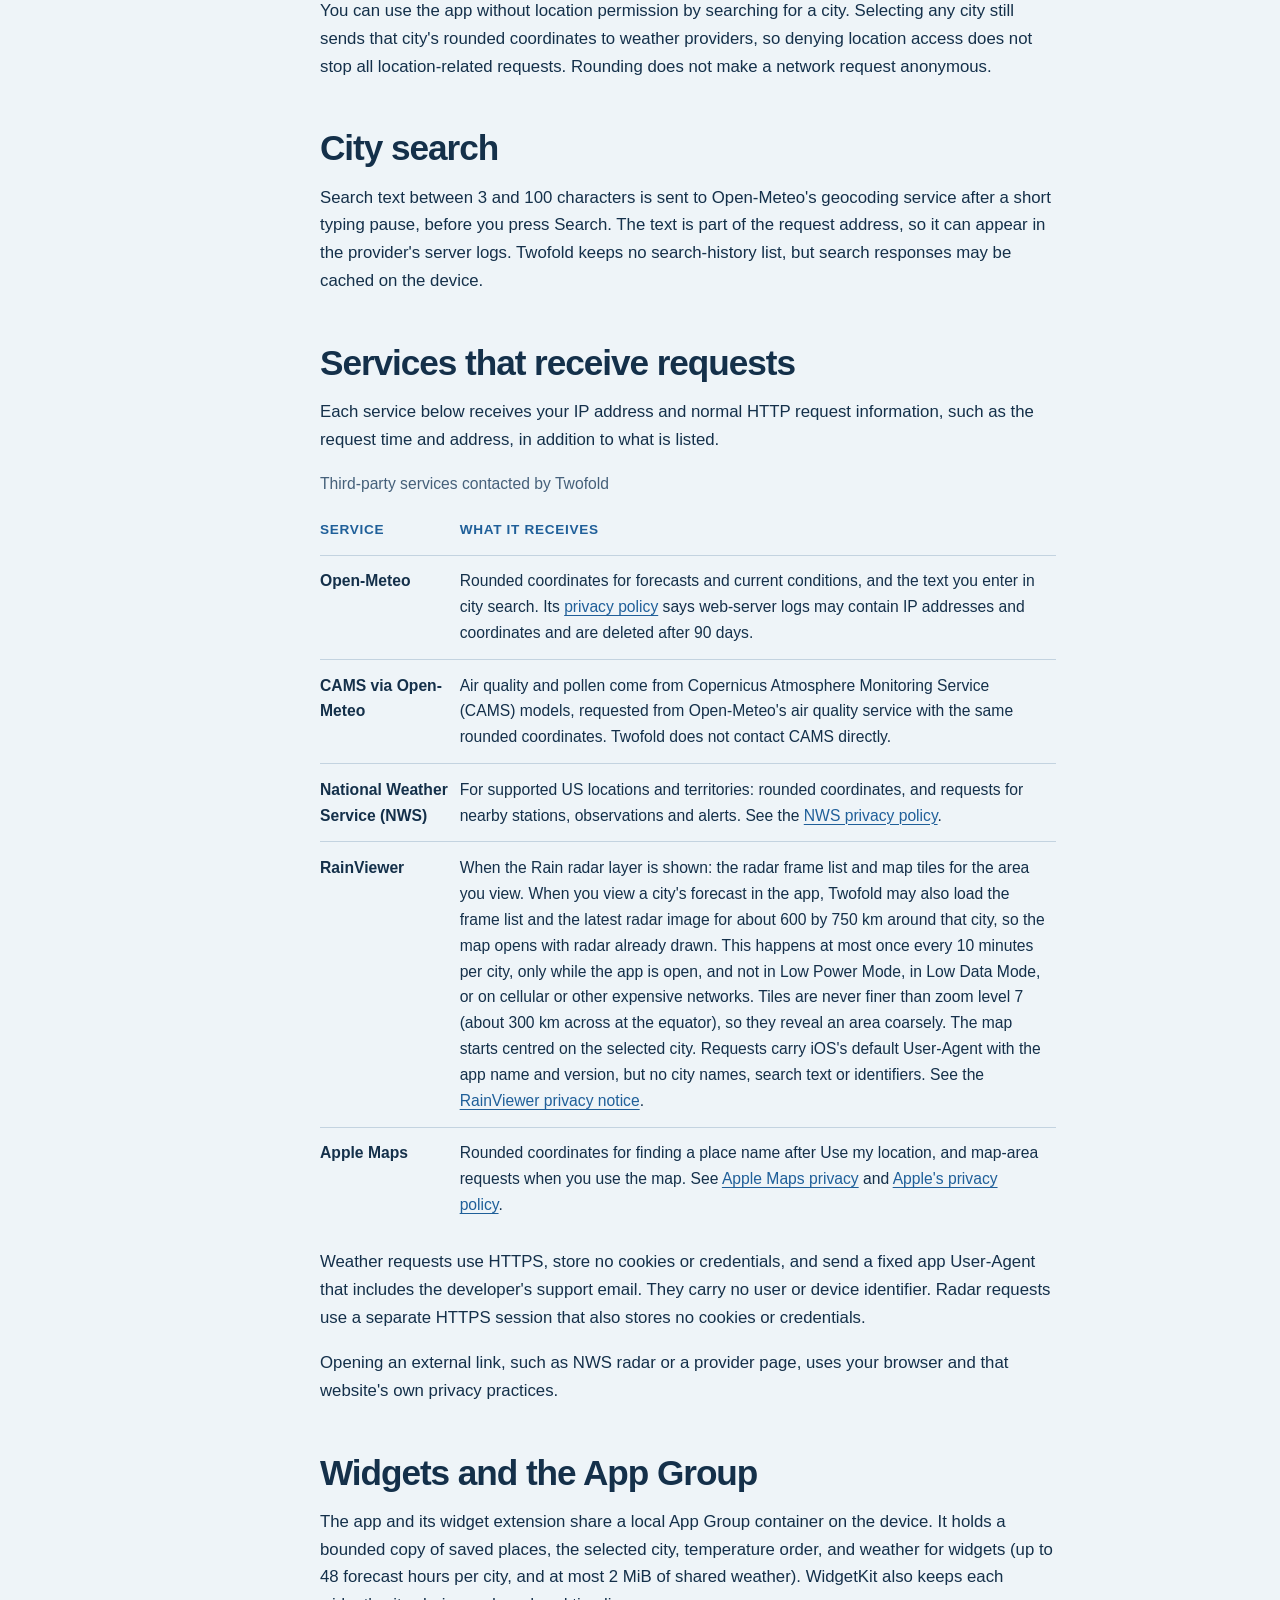
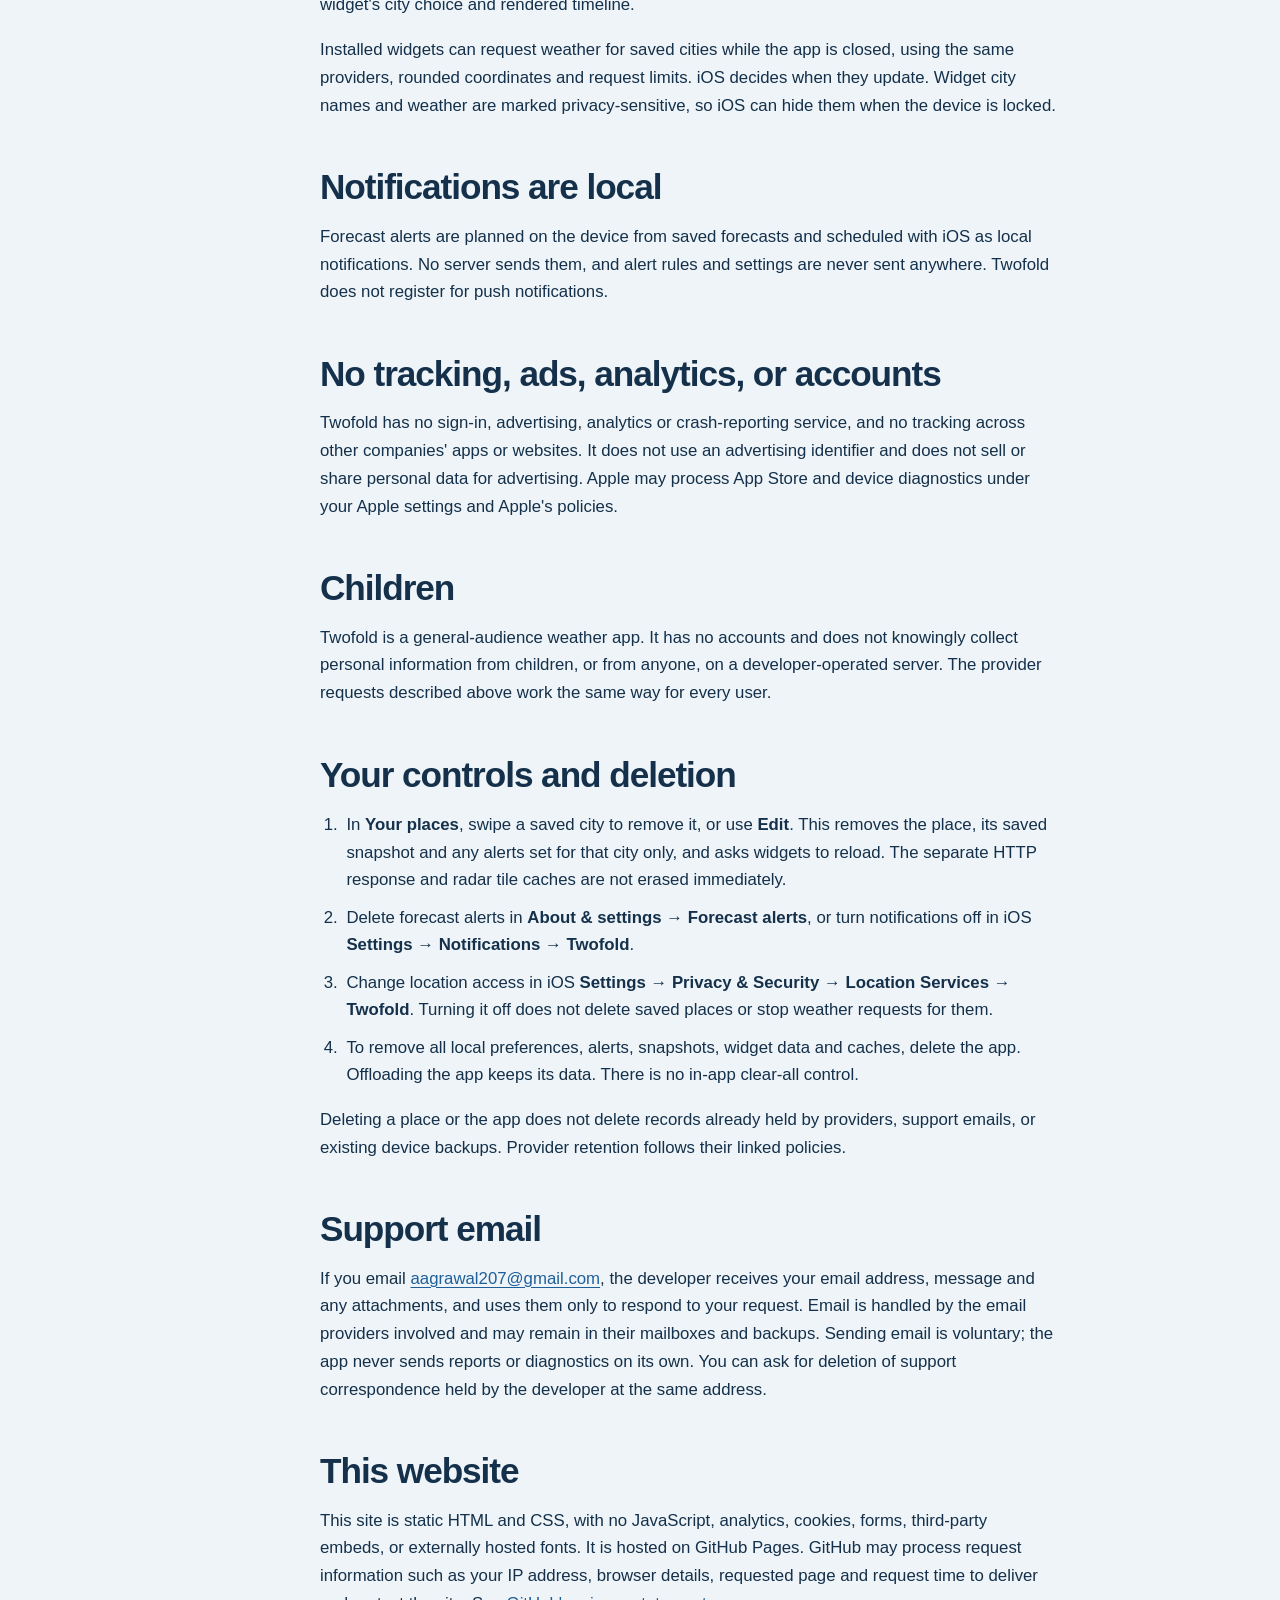
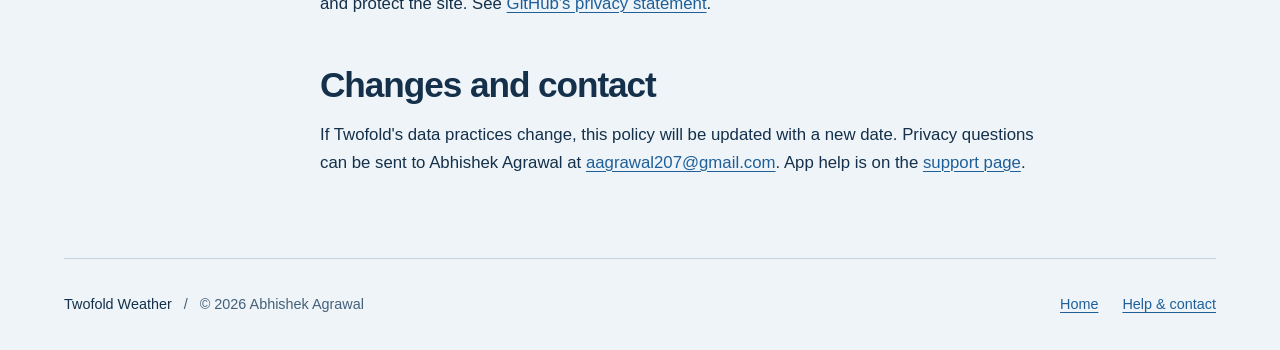
==== commit 2ad9dc7a: "Forecast alerts name, icon and rounding FAQs, provider wording" ====
--- a/privacy.html
+++ b/privacy.html
@@ -132,7 +132,7 @@
           <h2 id="deletion">Your controls and deletion</h2>
           <ol>
             <li>In <strong>Your places</strong>, swipe a saved city to remove it, or use <strong>Edit</strong>. This removes the place, its saved snapshot and any alerts set for that city only, and asks widgets to reload. The separate HTTP response and radar tile caches are not erased immediately.</li>
-            <li>Delete forecast alerts in <strong>About &amp; settings &rarr; Weather alerts</strong>, or turn notifications off in iOS <strong>Settings &rarr; Notifications &rarr; Twofold</strong>.</li>
+            <li>Delete forecast alerts in <strong>About &amp; settings &rarr; Forecast alerts</strong>, or turn notifications off in iOS <strong>Settings &rarr; Notifications &rarr; Twofold</strong>.</li>
             <li>Change location access in iOS <strong>Settings &rarr; Privacy &amp; Security &rarr; Location Services &rarr; Twofold</strong>. Turning it off does not delete saved places or stop weather requests for them.</li>
             <li>To remove all local preferences, alerts, snapshots, widget data and caches, delete the app. Offloading the app keeps its data. There is no in-app clear-all control.</li>
           </ol>
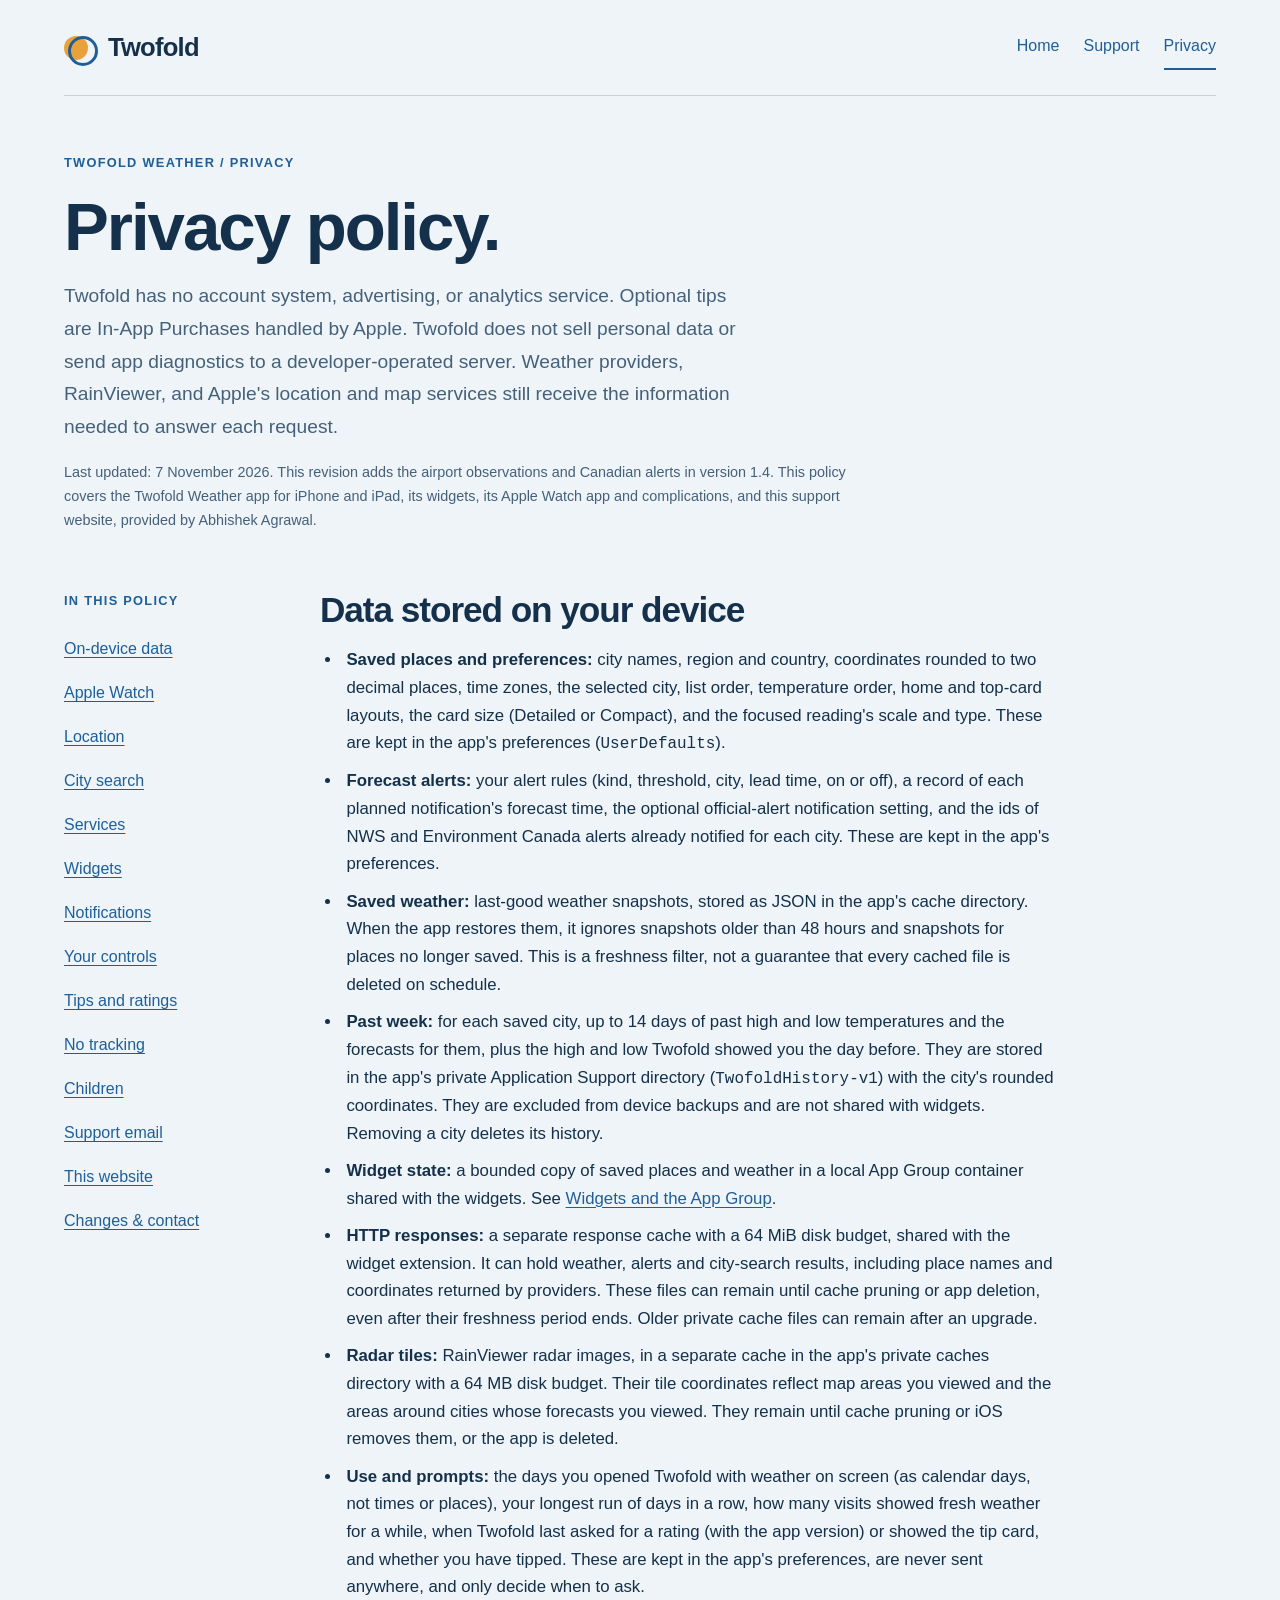
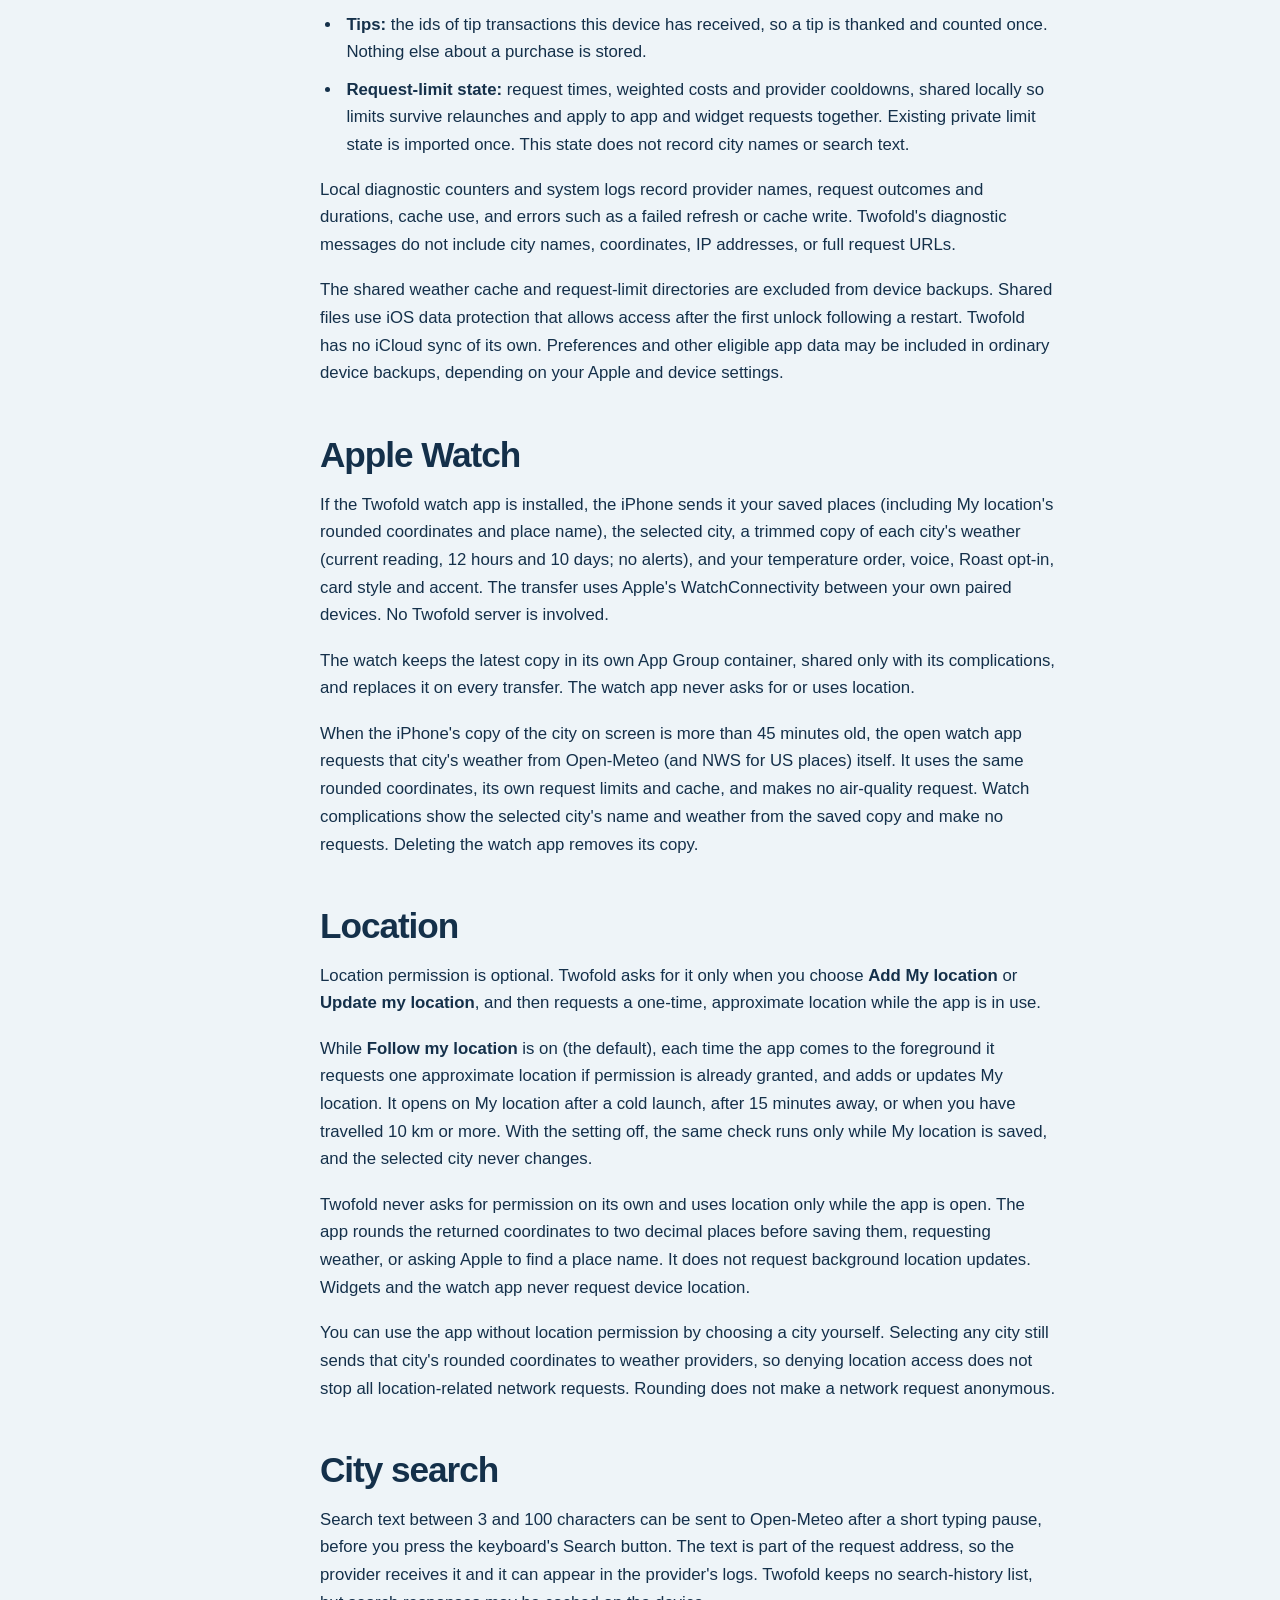
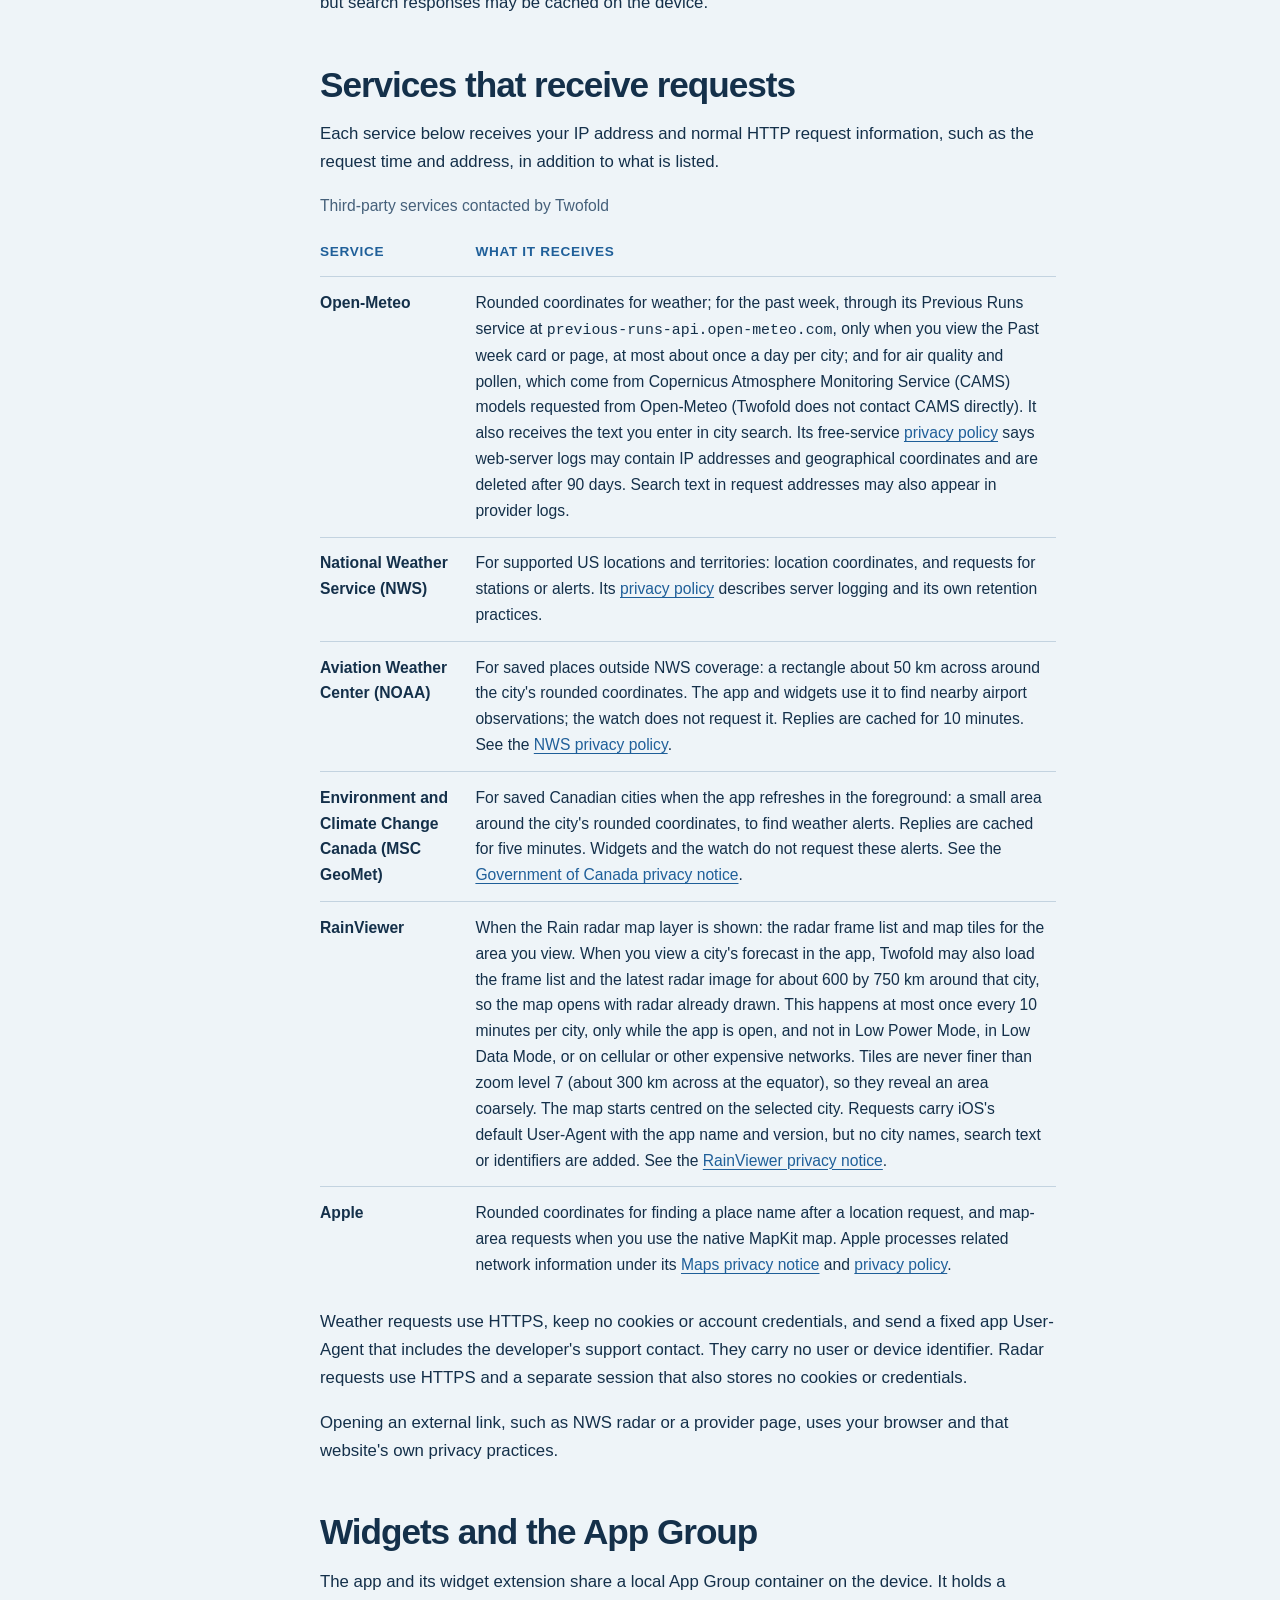
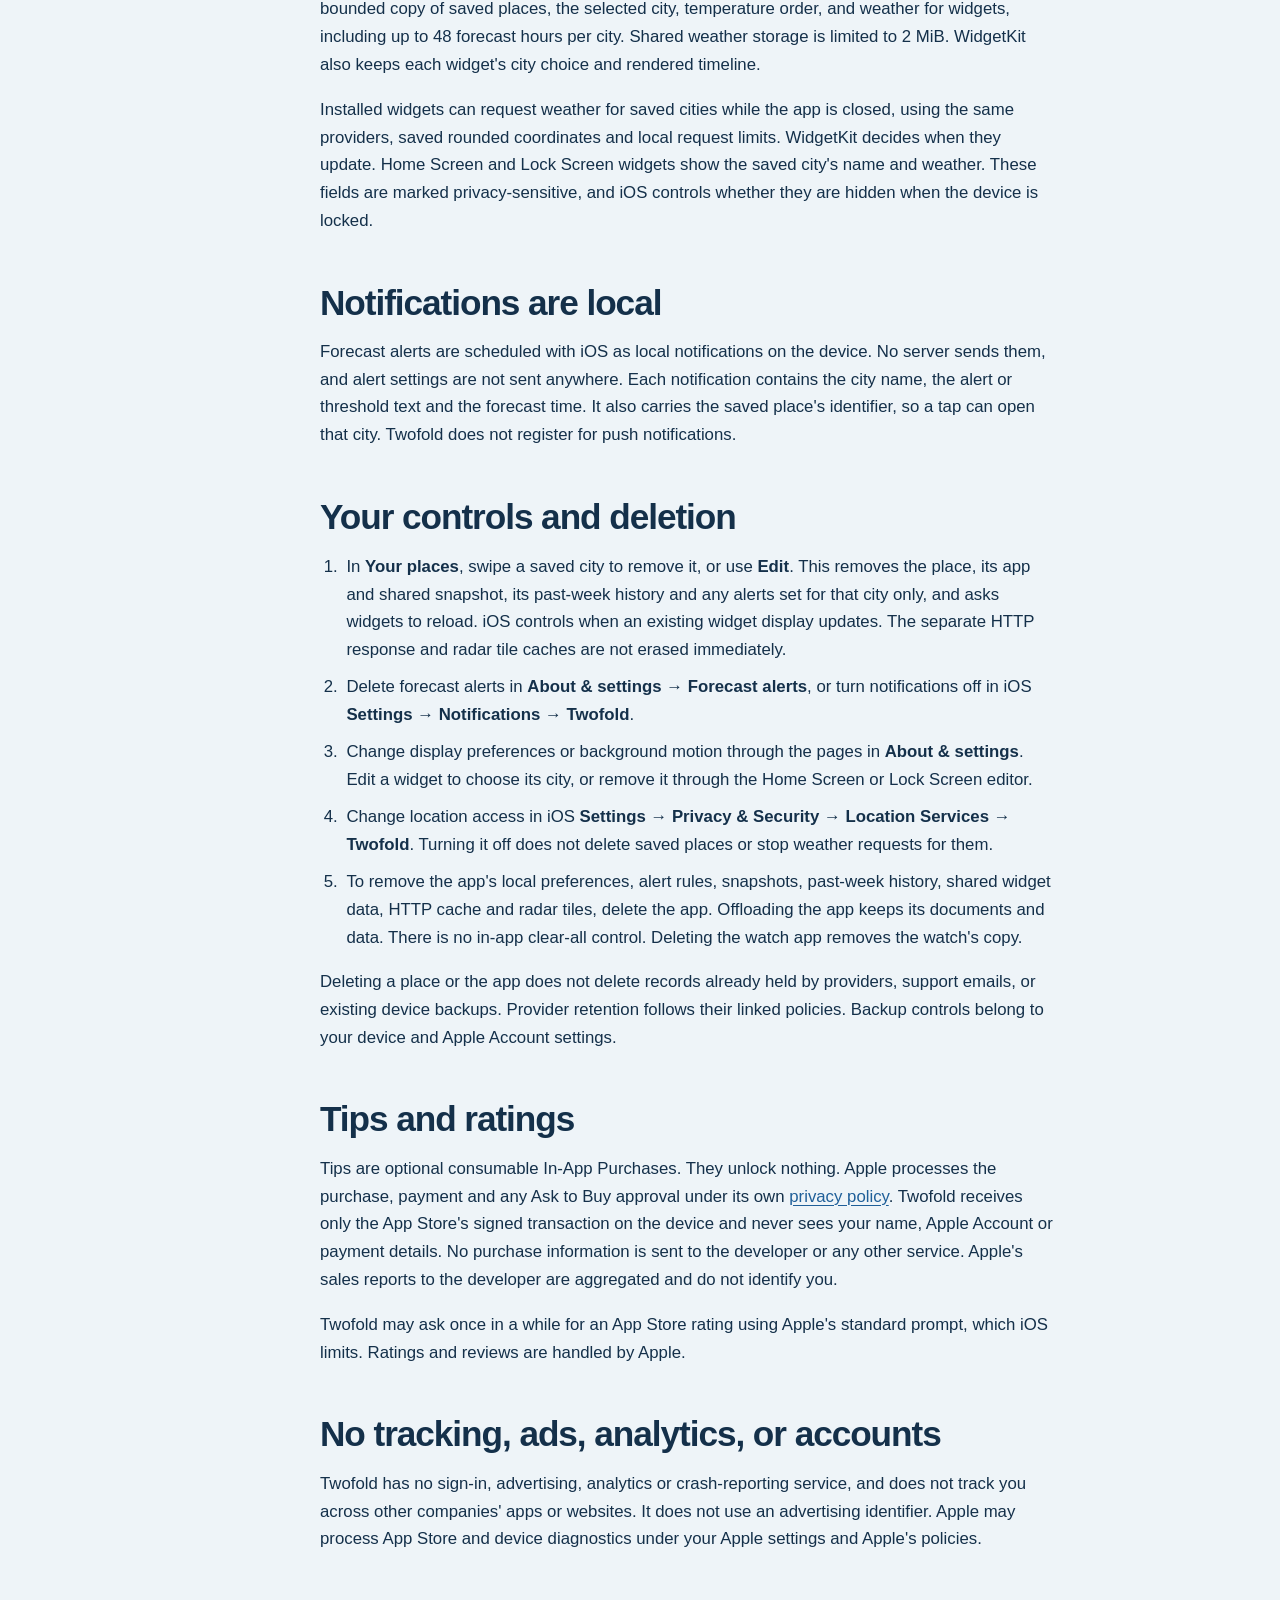
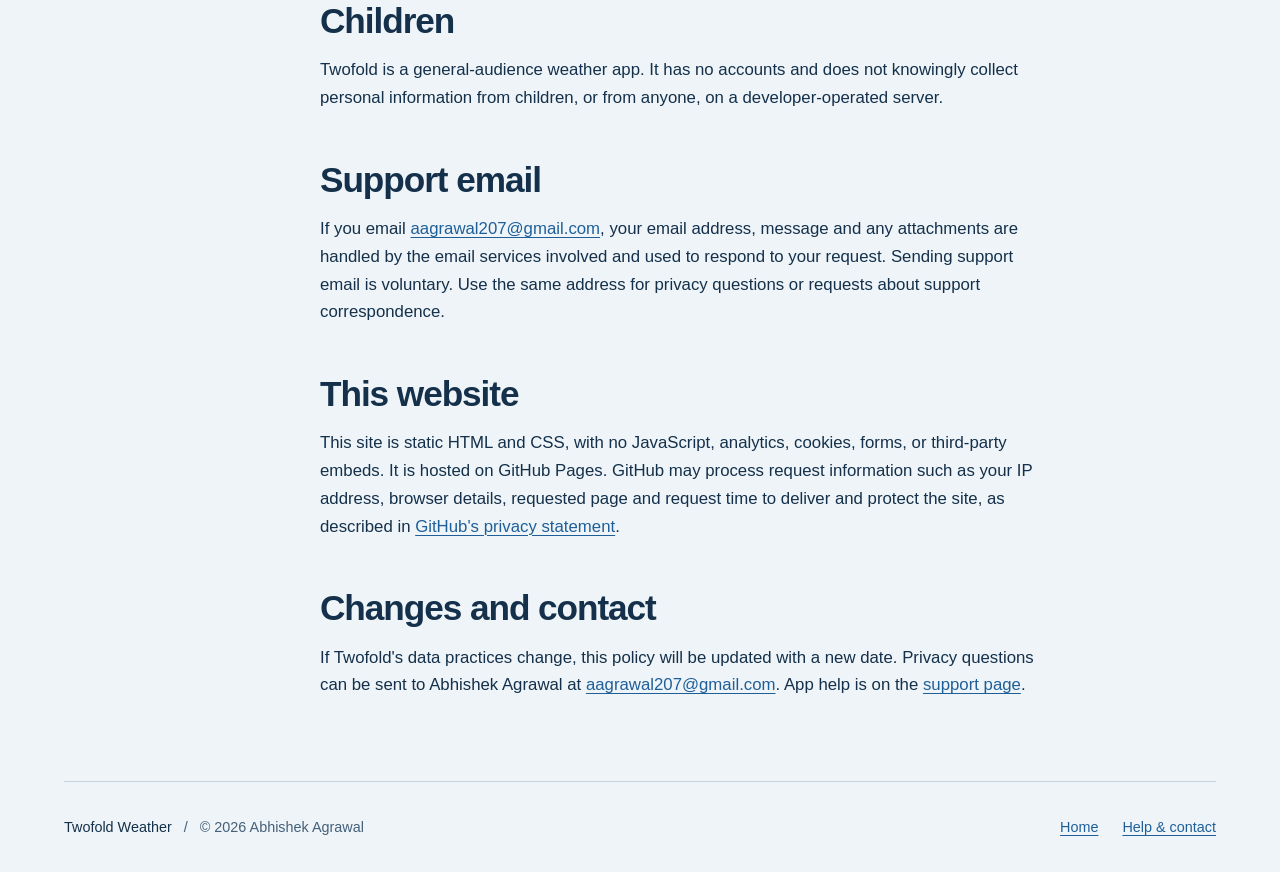
==== commit 198b4ffd: "Update privacy policy for Twofold 1.4 Add the watch app, tips, past-week history, airport observatio" ====
--- a/privacy.html
+++ b/privacy.html
@@ -4,7 +4,7 @@
   <meta charset="utf-8">
   <meta name="viewport" content="width=device-width, initial-scale=1">
   <meta name="theme-color" content="#eef4f8">
-  <meta name="description" content="Twofold Weather's privacy policy: on-device storage, optional approximate location, the weather, radar and map services that receive requests, local forecast alerts, and no accounts, ads, tracking, or analytics.">
+  <meta name="description" content="Twofold Weather's privacy policy: on-device storage, optional approximate location, the weather, radar and map services that receive requests, the Apple Watch app, local forecast alerts, optional tips through Apple, and no accounts, ads, tracking, or analytics.">
   <title>Privacy Policy | Twofold Weather</title>
   <link rel="stylesheet" href="styles.css">
 </head>
@@ -23,22 +23,24 @@
     <header class="page-heading">
       <p class="eyebrow">Twofold Weather / Privacy</p>
       <h1>Privacy policy.</h1>
-      <p class="lede">Twofold has no account system, advertising, tracking, or analytics service. It does not sell personal data or send app diagnostics to a developer-operated server. Weather, radar and map providers still receive the information needed to answer each request.</p>
-      <p class="small-note">Last updated: 27 September 2026. This policy covers the Twofold Weather app for iPhone and iPad, its widgets, and this support website, provided by Abhishek Agrawal.</p>
+      <p class="lede">Twofold has no account system, advertising, or analytics service. Optional tips are In-App Purchases handled by Apple. Twofold does not sell personal data or send app diagnostics to a developer-operated server. Weather providers, RainViewer, and Apple's location and map services still receive the information needed to answer each request.</p>
+      <p class="small-note">Last updated: 7 November 2026. This revision adds the airport observations and Canadian alerts in version 1.4. This policy covers the Twofold Weather app for iPhone and iPad, its widgets, its Apple Watch app and complications, and this support website, provided by Abhishek Agrawal.</p>
     </header>
 
     <div class="reading-grid">
       <nav class="page-nav" aria-label="Privacy sections">
         <p class="eyebrow">In this policy</p>
         <a href="#on-device">On-device data</a>
+        <a href="#watch">Apple Watch</a>
         <a href="#location">Location</a>
         <a href="#search">City search</a>
         <a href="#services">Services</a>
         <a href="#widgets">Widgets</a>
         <a href="#notifications">Notifications</a>
+        <a href="#deletion">Your controls</a>
+        <a href="#tips">Tips and ratings</a>
         <a href="#no-tracking">No tracking</a>
         <a href="#children">Children</a>
-        <a href="#deletion">Your controls</a>
         <a href="#support-messages">Support email</a>
         <a href="#website">This website</a>
         <a href="#contact">Changes &amp; contact</a>
@@ -48,26 +50,39 @@
         <section aria-labelledby="on-device">
           <h2 id="on-device">Data stored on your device</h2>
           <ul>
-            <li><strong>Saved places and preferences:</strong> city names, region and country, coordinates rounded to two decimal places, time zones, the selected city, list order, temperature order, layouts, card size, and the focused reading's scale and type. These are kept in the app's preferences (<code>UserDefaults</code>).</li>
-            <li><strong>Forecast alerts:</strong> your alert rules (kind, threshold, city, lead time, on or off) and a record of each planned notification's forecast time.</li>
-            <li><strong>Saved weather:</strong> last-good weather snapshots, stored as JSON in the app's cache. When the app restores them, it ignores snapshots older than 48 hours and snapshots for places no longer saved. This is a freshness filter, not a guarantee that every cached file is deleted on schedule.</li>
-            <li><strong>HTTP responses:</strong> a response cache of up to 64 MiB, shared with the widgets. It can hold weather, alerts and city-search results, including place names and coordinates returned by providers, until cache pruning or app deletion.</li>
-            <li><strong>Radar tiles:</strong> RainViewer images, in a separate private cache of up to 64 MB. Their tile coordinates reflect map areas you viewed and the areas around cities whose forecasts you viewed.</li>
-            <li><strong>Request-limit state:</strong> request times, costs and provider cooldowns, so limits apply to the app and widgets together. This state does not record city names or search text.</li>
+            <li><strong>Saved places and preferences:</strong> city names, region and country, coordinates rounded to two decimal places, time zones, the selected city, list order, temperature order, home and top-card layouts, the card size (Detailed or Compact), and the focused reading's scale and type. These are kept in the app's preferences (<code>UserDefaults</code>).</li>
+            <li><strong>Forecast alerts:</strong> your alert rules (kind, threshold, city, lead time, on or off), a record of each planned notification's forecast time, the optional official-alert notification setting, and the ids of NWS and Environment Canada alerts already notified for each city. These are kept in the app's preferences.</li>
+            <li><strong>Saved weather:</strong> last-good weather snapshots, stored as JSON in the app's cache directory. When the app restores them, it ignores snapshots older than 48 hours and snapshots for places no longer saved. This is a freshness filter, not a guarantee that every cached file is deleted on schedule.</li>
+            <li><strong>Past week:</strong> for each saved city, up to 14 days of past high and low temperatures and the forecasts for them, plus the high and low Twofold showed you the day before. They are stored in the app's private Application Support directory (<code>TwofoldHistory-v1</code>) with the city's rounded coordinates. They are excluded from device backups and are not shared with widgets. Removing a city deletes its history.</li>
+            <li><strong>Widget state:</strong> a bounded copy of saved places and weather in a local App Group container shared with the widgets. See <a href="#widgets">Widgets and the App Group</a>.</li>
+            <li><strong>HTTP responses:</strong> a separate response cache with a 64 MiB disk budget, shared with the widget extension. It can hold weather, alerts and city-search results, including place names and coordinates returned by providers. These files can remain until cache pruning or app deletion, even after their freshness period ends. Older private cache files can remain after an upgrade.</li>
+            <li><strong>Radar tiles:</strong> RainViewer radar images, in a separate cache in the app's private caches directory with a 64 MB disk budget. Their tile coordinates reflect map areas you viewed and the areas around cities whose forecasts you viewed. They remain until cache pruning or iOS removes them, or the app is deleted.</li>
+            <li><strong>Use and prompts:</strong> the days you opened Twofold with weather on screen (as calendar days, not times or places), your longest run of days in a row, how many visits showed fresh weather for a while, when Twofold last asked for a rating (with the app version) or showed the tip card, and whether you have tipped. These are kept in the app's preferences, are never sent anywhere, and only decide when to ask.</li>
+            <li><strong>Tips:</strong> the ids of tip transactions this device has received, so a tip is thanked and counted once. Nothing else about a purchase is stored.</li>
+            <li><strong>Request-limit state:</strong> request times, weighted costs and provider cooldowns, shared locally so limits survive relaunches and apply to app and widget requests together. Existing private limit state is imported once. This state does not record city names or search text.</li>
           </ul>
-          <p>Local diagnostic counters and system logs record provider names, request outcomes and durations, cache use, and errors. Twofold's diagnostic messages do not include city names, coordinates, IP addresses, or full request URLs, and they are not sent to the developer.</p>
-          <p>The shared weather cache and request-limit files are excluded from device backups and use iOS data protection that allows access after the first unlock following a restart. Twofold has no iCloud sync of its own. Preferences and other eligible app data may be included in ordinary device backups, depending on your Apple and device settings.</p>
+          <p>Local diagnostic counters and system logs record provider names, request outcomes and durations, cache use, and errors such as a failed refresh or cache write. Twofold's diagnostic messages do not include city names, coordinates, IP addresses, or full request URLs.</p>
+          <p>The shared weather cache and request-limit directories are excluded from device backups. Shared files use iOS data protection that allows access after the first unlock following a restart. Twofold has no iCloud sync of its own. Preferences and other eligible app data may be included in ordinary device backups, depending on your Apple and device settings.</p>
+        </section>
+
+        <section aria-labelledby="watch">
+          <h2 id="watch">Apple Watch</h2>
+          <p>If the Twofold watch app is installed, the iPhone sends it your saved places (including My location's rounded coordinates and place name), the selected city, a trimmed copy of each city's weather (current reading, 12 hours and 10 days; no alerts), and your temperature order, voice, Roast opt-in, card style and accent. The transfer uses Apple's WatchConnectivity between your own paired devices. No Twofold server is involved.</p>
+          <p>The watch keeps the latest copy in its own App Group container, shared only with its complications, and replaces it on every transfer. The watch app never asks for or uses location.</p>
+          <p>When the iPhone's copy of the city on screen is more than 45 minutes old, the open watch app requests that city's weather from Open-Meteo (and NWS for US places) itself. It uses the same rounded coordinates, its own request limits and cache, and makes no air-quality request. Watch complications show the selected city's name and weather from the saved copy and make no requests. Deleting the watch app removes its copy.</p>
         </section>
 
         <section aria-labelledby="location">
           <h2 id="location">Location</h2>
-          <p>Location permission is optional. Twofold asks for it only when you tap <strong>Use my location</strong>, and then requests a single approximate location while the app is in use. The app rounds the coordinates to two decimal places (roughly 1 km) before saving them, requesting weather, or asking Apple for the place name. Twofold never requests background location, and widgets never request device location.</p>
-          <p>You can use the app without location permission by searching for a city. Selecting any city still sends that city's rounded coordinates to weather providers, so denying location access does not stop all location-related requests. Rounding does not make a network request anonymous.</p>
+          <p>Location permission is optional. Twofold asks for it only when you choose <strong>Add My location</strong> or <strong>Update my location</strong>, and then requests a one-time, approximate location while the app is in use.</p>
+          <p>While <strong>Follow my location</strong> is on (the default), each time the app comes to the foreground it requests one approximate location if permission is already granted, and adds or updates My location. It opens on My location after a cold launch, after 15 minutes away, or when you have travelled 10 km or more. With the setting off, the same check runs only while My location is saved, and the selected city never changes.</p>
+          <p>Twofold never asks for permission on its own and uses location only while the app is open. The app rounds the returned coordinates to two decimal places before saving them, requesting weather, or asking Apple to find a place name. It does not request background location updates. Widgets and the watch app never request device location.</p>
+          <p>You can use the app without location permission by choosing a city yourself. Selecting any city still sends that city's rounded coordinates to weather providers, so denying location access does not stop all location-related network requests. Rounding does not make a network request anonymous.</p>
         </section>
 
         <section aria-labelledby="search">
           <h2 id="search">City search</h2>
-          <p>Search text between 3 and 100 characters is sent to Open-Meteo's geocoding service after a short typing pause, before you press Search. The text is part of the request address, so it can appear in the provider's server logs. Twofold keeps no search-history list, but search responses may be cached on the device.</p>
+          <p>Search text between 3 and 100 characters can be sent to Open-Meteo after a short typing pause, before you press the keyboard's Search button. The text is part of the request address, so the provider receives it and it can appear in the provider's logs. Twofold keeps no search-history list, but search responses may be cached on the device.</p>
         </section>
 
         <section aria-labelledby="services">
@@ -82,71 +97,82 @@
               <tbody>
                 <tr>
                   <th scope="row">Open-Meteo</th>
-                  <td>Rounded coordinates for forecasts and current conditions, and the text you enter in city search. Its <a href="https://open-meteo.com/en/terms#privacy">privacy policy</a> says web-server logs may contain IP addresses and coordinates and are deleted after 90 days.</td>
-                </tr>
-                <tr>
-                  <th scope="row">CAMS via Open-Meteo</th>
-                  <td>Air quality and pollen come from Copernicus Atmosphere Monitoring Service (CAMS) models, requested from Open-Meteo's air quality service with the same rounded coordinates. Twofold does not contact CAMS directly.</td>
+                  <td>Rounded coordinates for weather; for the past week, through its Previous Runs service at <code>previous-runs-api.open-meteo.com</code>, only when you view the Past week card or page, at most about once a day per city; and for air quality and pollen, which come from Copernicus Atmosphere Monitoring Service (CAMS) models requested from Open-Meteo (Twofold does not contact CAMS directly). It also receives the text you enter in city search. Its free-service <a href="https://open-meteo.com/en/terms#privacy">privacy policy</a> says web-server logs may contain IP addresses and geographical coordinates and are deleted after 90 days. Search text in request addresses may also appear in provider logs.</td>
                 </tr>
                 <tr>
                   <th scope="row">National Weather Service (NWS)</th>
-                  <td>For supported US locations and territories: rounded coordinates, and requests for nearby stations, observations and alerts. See the <a href="https://www.weather.gov/privacy">NWS privacy policy</a>.</td>
+                  <td>For supported US locations and territories: location coordinates, and requests for stations or alerts. Its <a href="https://www.weather.gov/privacy">privacy policy</a> describes server logging and its own retention practices.</td>
+                </tr>
+                <tr>
+                  <th scope="row">Aviation Weather Center (NOAA)</th>
+                  <td>For saved places outside NWS coverage: a rectangle about 50 km across around the city's rounded coordinates. The app and widgets use it to find nearby airport observations; the watch does not request it. Replies are cached for 10 minutes. See the <a href="https://www.weather.gov/privacy">NWS privacy policy</a>.</td>
+                </tr>
+                <tr>
+                  <th scope="row">Environment and Climate Change Canada (MSC GeoMet)</th>
+                  <td>For saved Canadian cities when the app refreshes in the foreground: a small area around the city's rounded coordinates, to find weather alerts. Replies are cached for five minutes. Widgets and the watch do not request these alerts. See the <a href="https://www.canada.ca/en/transparency/privacy.html">Government of Canada privacy notice</a>.</td>
                 </tr>
                 <tr>
                   <th scope="row">RainViewer</th>
-                  <td>When the Rain radar layer is shown: the radar frame list and map tiles for the area you view. When you view a city's forecast in the app, Twofold may also load the frame list and the latest radar image for about 600 by 750 km around that city, so the map opens with radar already drawn. This happens at most once every 10 minutes per city, only while the app is open, and not in Low Power Mode, in Low Data Mode, or on cellular or other expensive networks. Tiles are never finer than zoom level 7 (about 300 km across at the equator), so they reveal an area coarsely. The map starts centred on the selected city. Requests carry iOS's default User-Agent with the app name and version, but no city names, search text or identifiers. See the <a href="https://www.rainviewer.com/privacy.html">RainViewer privacy notice</a>.</td>
+                  <td>When the Rain radar map layer is shown: the radar frame list and map tiles for the area you view. When you view a city's forecast in the app, Twofold may also load the frame list and the latest radar image for about 600 by 750 km around that city, so the map opens with radar already drawn. This happens at most once every 10 minutes per city, only while the app is open, and not in Low Power Mode, in Low Data Mode, or on cellular or other expensive networks. Tiles are never finer than zoom level 7 (about 300 km across at the equator), so they reveal an area coarsely. The map starts centred on the selected city. Requests carry iOS's default User-Agent with the app name and version, but no city names, search text or identifiers are added. See the <a href="https://www.rainviewer.com/privacy.html">RainViewer privacy notice</a>.</td>
                 </tr>
                 <tr>
-                  <th scope="row">Apple Maps</th>
-                  <td>Rounded coordinates for finding a place name after Use my location, and map-area requests when you use the map. See <a href="https://www.apple.com/legal/privacy/data/en/apple-maps/">Apple Maps privacy</a> and <a href="https://www.apple.com/legal/privacy/">Apple's privacy policy</a>.</td>
+                  <th scope="row">Apple</th>
+                  <td>Rounded coordinates for finding a place name after a location request, and map-area requests when you use the native MapKit map. Apple processes related network information under its <a href="https://www.apple.com/legal/privacy/data/en/apple-maps/">Maps privacy notice</a> and <a href="https://www.apple.com/legal/privacy/">privacy policy</a>.</td>
                 </tr>
               </tbody>
             </table>
           </div>
-          <p>Weather requests use HTTPS, store no cookies or credentials, and send a fixed app User-Agent that includes the developer's support email. They carry no user or device identifier. Radar requests use a separate HTTPS session that also stores no cookies or credentials.</p>
+          <p>Weather requests use HTTPS, keep no cookies or account credentials, and send a fixed app User-Agent that includes the developer's support contact. They carry no user or device identifier. Radar requests use HTTPS and a separate session that also stores no cookies or credentials.</p>
           <p>Opening an external link, such as NWS radar or a provider page, uses your browser and that website's own privacy practices.</p>
         </section>
 
         <section aria-labelledby="widgets">
           <h2 id="widgets">Widgets and the App Group</h2>
-          <p>The app and its widget extension share a local App Group container on the device. It holds a bounded copy of saved places, the selected city, temperature order, and weather for widgets (up to 48 forecast hours per city, and at most 2 MiB of shared weather). WidgetKit also keeps each widget's city choice and rendered timeline.</p>
-          <p>Installed widgets can request weather for saved cities while the app is closed, using the same providers, rounded coordinates and request limits. iOS decides when they update. Widget city names and weather are marked privacy-sensitive, so iOS can hide them when the device is locked.</p>
+          <p>The app and its widget extension share a local App Group container on the device. It holds a bounded copy of saved places, the selected city, temperature order, and weather for widgets, including up to 48 forecast hours per city. Shared weather storage is limited to 2 MiB. WidgetKit also keeps each widget's city choice and rendered timeline.</p>
+          <p>Installed widgets can request weather for saved cities while the app is closed, using the same providers, saved rounded coordinates and local request limits. WidgetKit decides when they update. Home Screen and Lock Screen widgets show the saved city's name and weather. These fields are marked privacy-sensitive, and iOS controls whether they are hidden when the device is locked.</p>
         </section>
 
         <section aria-labelledby="notifications">
           <h2 id="notifications">Notifications are local</h2>
-          <p>Forecast alerts are planned on the device from saved forecasts and scheduled with iOS as local notifications. No server sends them, and alert rules and settings are never sent anywhere. Twofold does not register for push notifications.</p>
-        </section>
-
-        <section aria-labelledby="no-tracking">
-          <h2 id="no-tracking">No tracking, ads, analytics, or accounts</h2>
-          <p>Twofold has no sign-in, advertising, analytics or crash-reporting service, and no tracking across other companies' apps or websites. It does not use an advertising identifier and does not sell or share personal data for advertising. Apple may process App Store and device diagnostics under your Apple settings and Apple's policies.</p>
-        </section>
-
-        <section aria-labelledby="children">
-          <h2 id="children">Children</h2>
-          <p>Twofold is a general-audience weather app. It has no accounts and does not knowingly collect personal information from children, or from anyone, on a developer-operated server. The provider requests described above work the same way for every user.</p>
+          <p>Forecast alerts are scheduled with iOS as local notifications on the device. No server sends them, and alert settings are not sent anywhere. Each notification contains the city name, the alert or threshold text and the forecast time. It also carries the saved place's identifier, so a tap can open that city. Twofold does not register for push notifications.</p>
         </section>
 
         <section aria-labelledby="deletion">
           <h2 id="deletion">Your controls and deletion</h2>
           <ol>
-            <li>In <strong>Your places</strong>, swipe a saved city to remove it, or use <strong>Edit</strong>. This removes the place, its saved snapshot and any alerts set for that city only, and asks widgets to reload. The separate HTTP response and radar tile caches are not erased immediately.</li>
+            <li>In <strong>Your places</strong>, swipe a saved city to remove it, or use <strong>Edit</strong>. This removes the place, its app and shared snapshot, its past-week history and any alerts set for that city only, and asks widgets to reload. iOS controls when an existing widget display updates. The separate HTTP response and radar tile caches are not erased immediately.</li>
             <li>Delete forecast alerts in <strong>About &amp; settings &rarr; Forecast alerts</strong>, or turn notifications off in iOS <strong>Settings &rarr; Notifications &rarr; Twofold</strong>.</li>
+            <li>Change display preferences or background motion through the pages in <strong>About &amp; settings</strong>. Edit a widget to choose its city, or remove it through the Home Screen or Lock Screen editor.</li>
             <li>Change location access in iOS <strong>Settings &rarr; Privacy &amp; Security &rarr; Location Services &rarr; Twofold</strong>. Turning it off does not delete saved places or stop weather requests for them.</li>
-            <li>To remove all local preferences, alerts, snapshots, widget data and caches, delete the app. Offloading the app keeps its data. There is no in-app clear-all control.</li>
+            <li>To remove the app's local preferences, alert rules, snapshots, past-week history, shared widget data, HTTP cache and radar tiles, delete the app. Offloading the app keeps its documents and data. There is no in-app clear-all control. Deleting the watch app removes the watch's copy.</li>
           </ol>
-          <p>Deleting a place or the app does not delete records already held by providers, support emails, or existing device backups. Provider retention follows their linked policies.</p>
+          <p>Deleting a place or the app does not delete records already held by providers, support emails, or existing device backups. Provider retention follows their linked policies. Backup controls belong to your device and Apple Account settings.</p>
+        </section>
+
+        <section aria-labelledby="tips">
+          <h2 id="tips">Tips and ratings</h2>
+          <p>Tips are optional consumable In-App Purchases. They unlock nothing. Apple processes the purchase, payment and any Ask to Buy approval under its own <a href="https://www.apple.com/legal/privacy/">privacy policy</a>. Twofold receives only the App Store's signed transaction on the device and never sees your name, Apple Account or payment details. No purchase information is sent to the developer or any other service. Apple's sales reports to the developer are aggregated and do not identify you.</p>
+          <p>Twofold may ask once in a while for an App Store rating using Apple's standard prompt, which iOS limits. Ratings and reviews are handled by Apple.</p>
+        </section>
+
+        <section aria-labelledby="no-tracking">
+          <h2 id="no-tracking">No tracking, ads, analytics, or accounts</h2>
+          <p>Twofold has no sign-in, advertising, analytics or crash-reporting service, and does not track you across other companies' apps or websites. It does not use an advertising identifier. Apple may process App Store and device diagnostics under your Apple settings and Apple's policies.</p>
+        </section>
+
+        <section aria-labelledby="children">
+          <h2 id="children">Children</h2>
+          <p>Twofold is a general-audience weather app. It has no accounts and does not knowingly collect personal information from children, or from anyone, on a developer-operated server.</p>
         </section>
 
         <section aria-labelledby="support-messages">
           <h2 id="support-messages">Support email</h2>
-          <p>If you email <a href="mailto:aagrawal207@gmail.com">aagrawal207@gmail.com</a>, the developer receives your email address, message and any attachments, and uses them only to respond to your request. Email is handled by the email providers involved and may remain in their mailboxes and backups. Sending email is voluntary; the app never sends reports or diagnostics on its own. You can ask for deletion of support correspondence held by the developer at the same address.</p>
+          <p>If you email <a href="mailto:aagrawal207@gmail.com">aagrawal207@gmail.com</a>, your email address, message and any attachments are handled by the email services involved and used to respond to your request. Sending support email is voluntary. Use the same address for privacy questions or requests about support correspondence.</p>
         </section>
 
         <section aria-labelledby="website">
           <h2 id="website">This website</h2>
-          <p>This site is static HTML and CSS, with no JavaScript, analytics, cookies, forms, third-party embeds, or externally hosted fonts. It is hosted on GitHub Pages. GitHub may process request information such as your IP address, browser details, requested page and request time to deliver and protect the site. See <a href="https://docs.github.com/en/site-policy/privacy-policies/github-general-privacy-statement">GitHub's privacy statement</a>.</p>
+          <p>This site is static HTML and CSS, with no JavaScript, analytics, cookies, forms, or third-party embeds. It is hosted on GitHub Pages. GitHub may process request information such as your IP address, browser details, requested page and request time to deliver and protect the site, as described in <a href="https://docs.github.com/en/site-policy/privacy-policies/github-general-privacy-statement">GitHub's privacy statement</a>.</p>
         </section>
 
         <section aria-labelledby="contact">
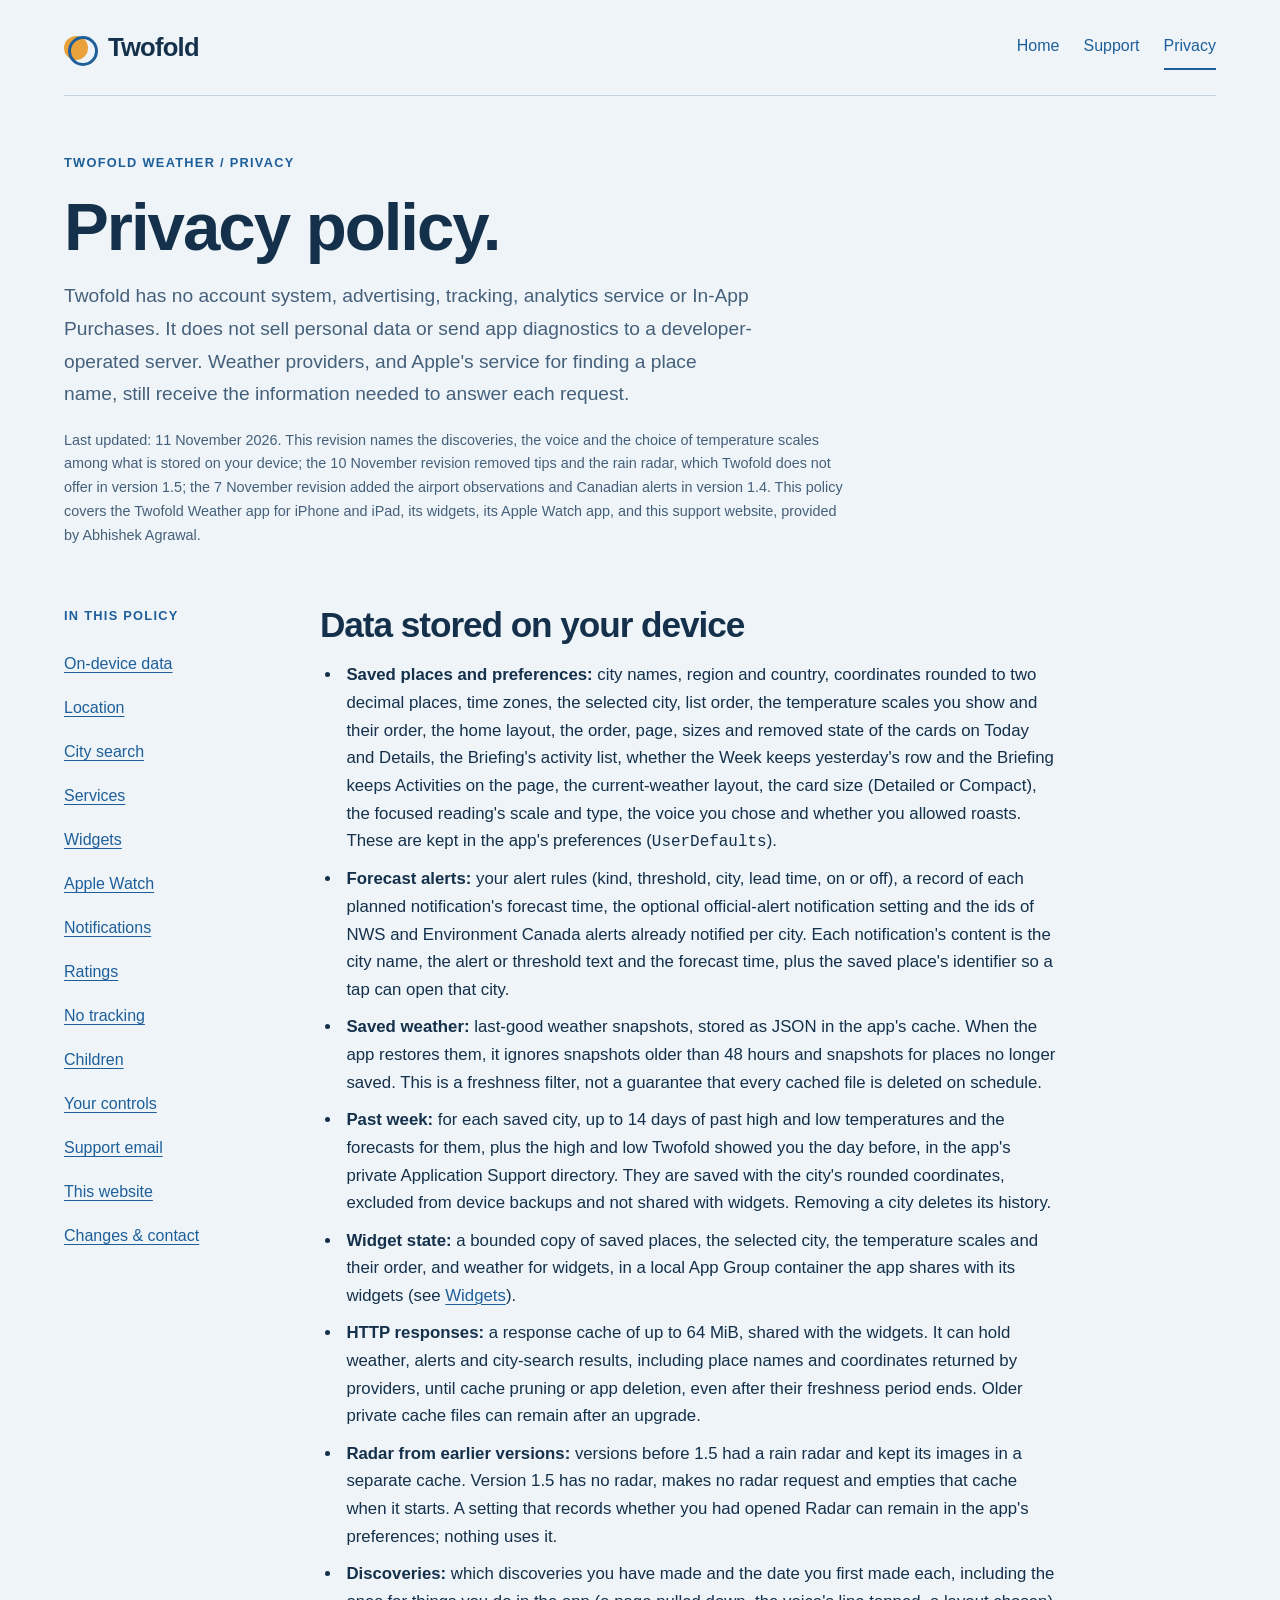
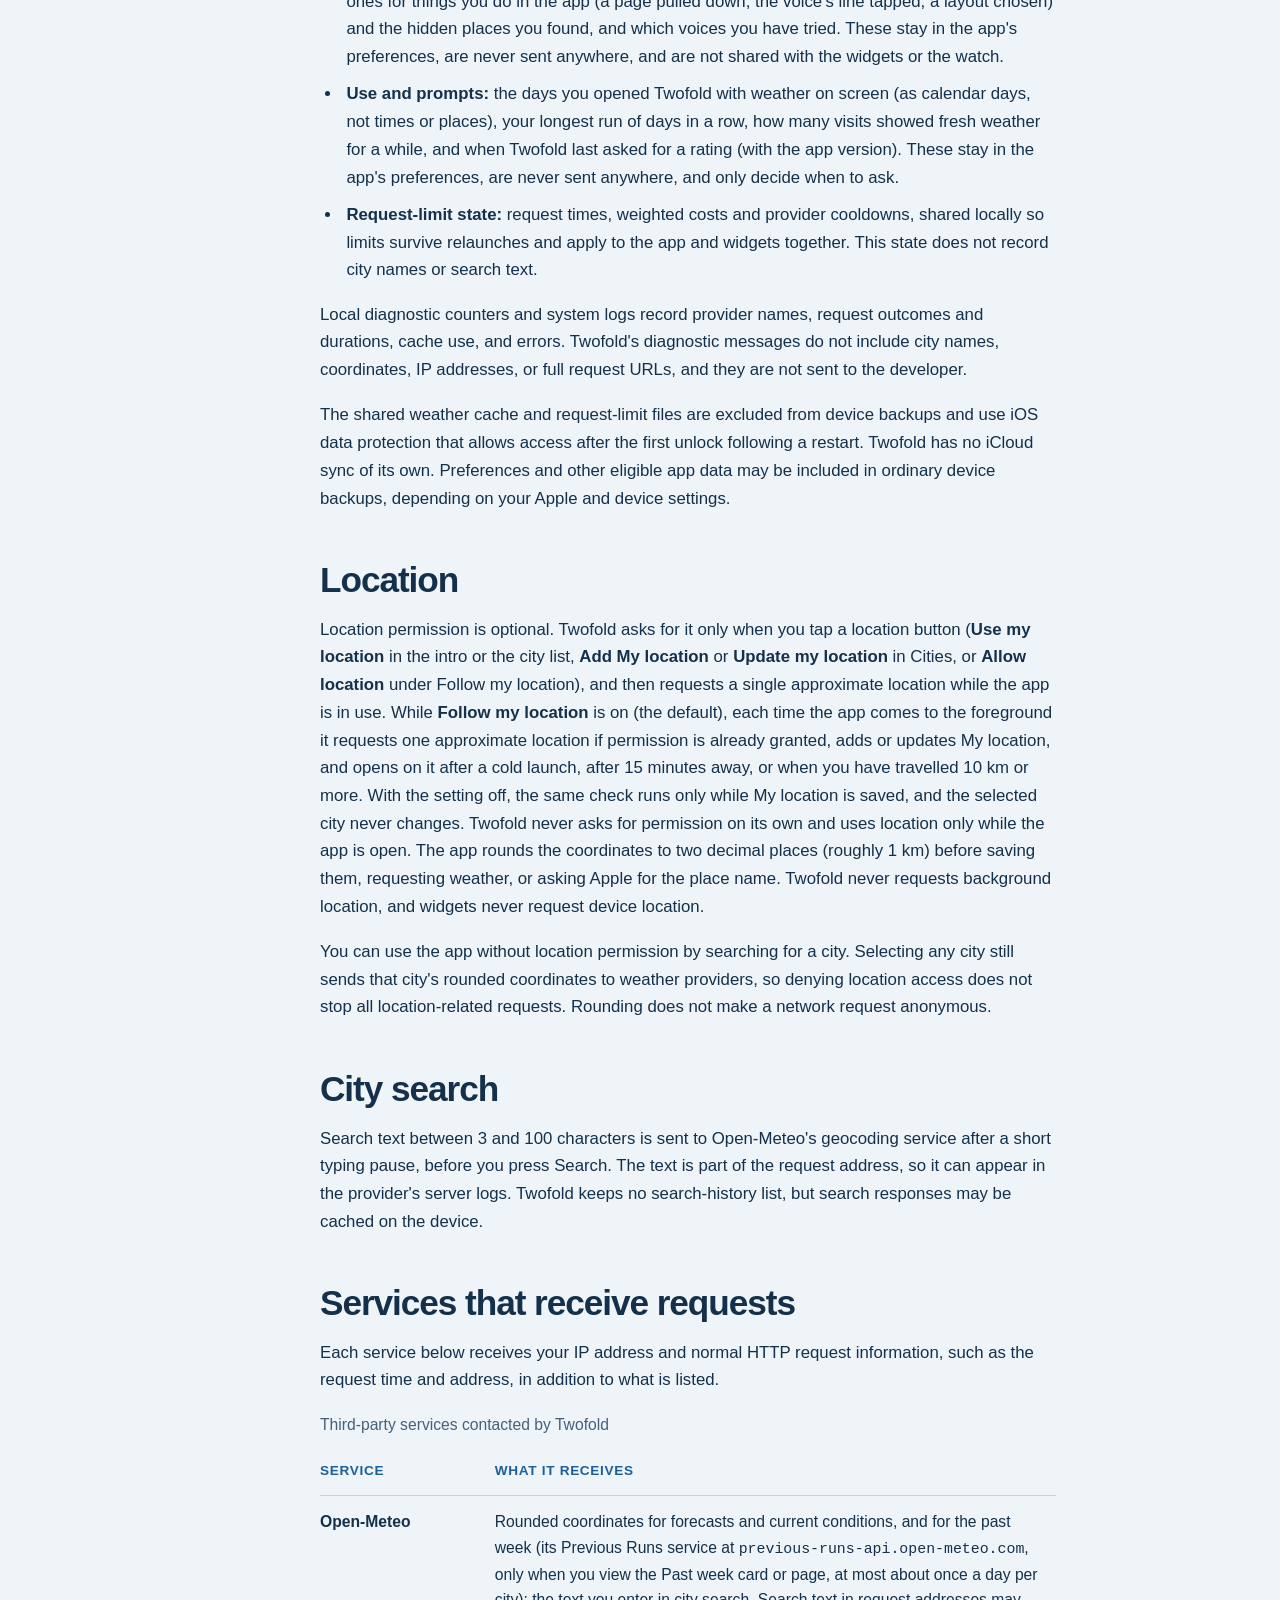
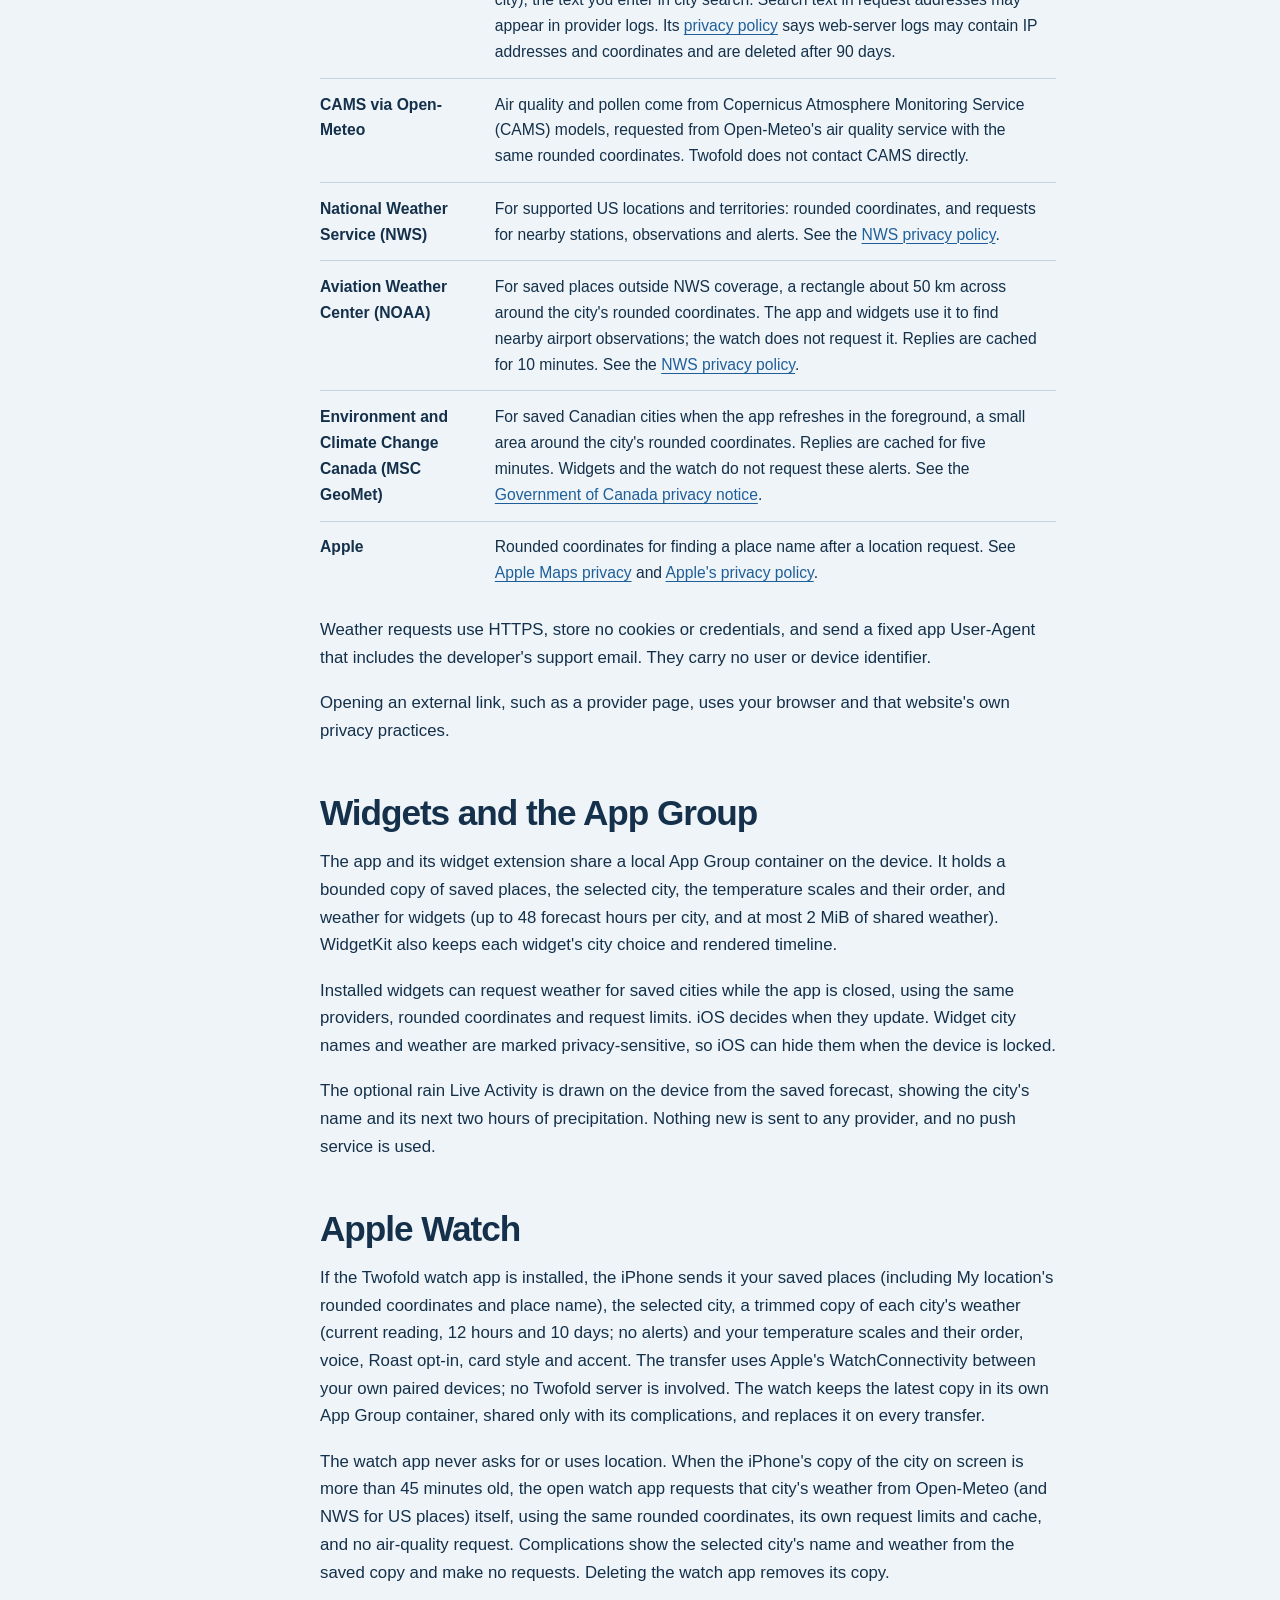
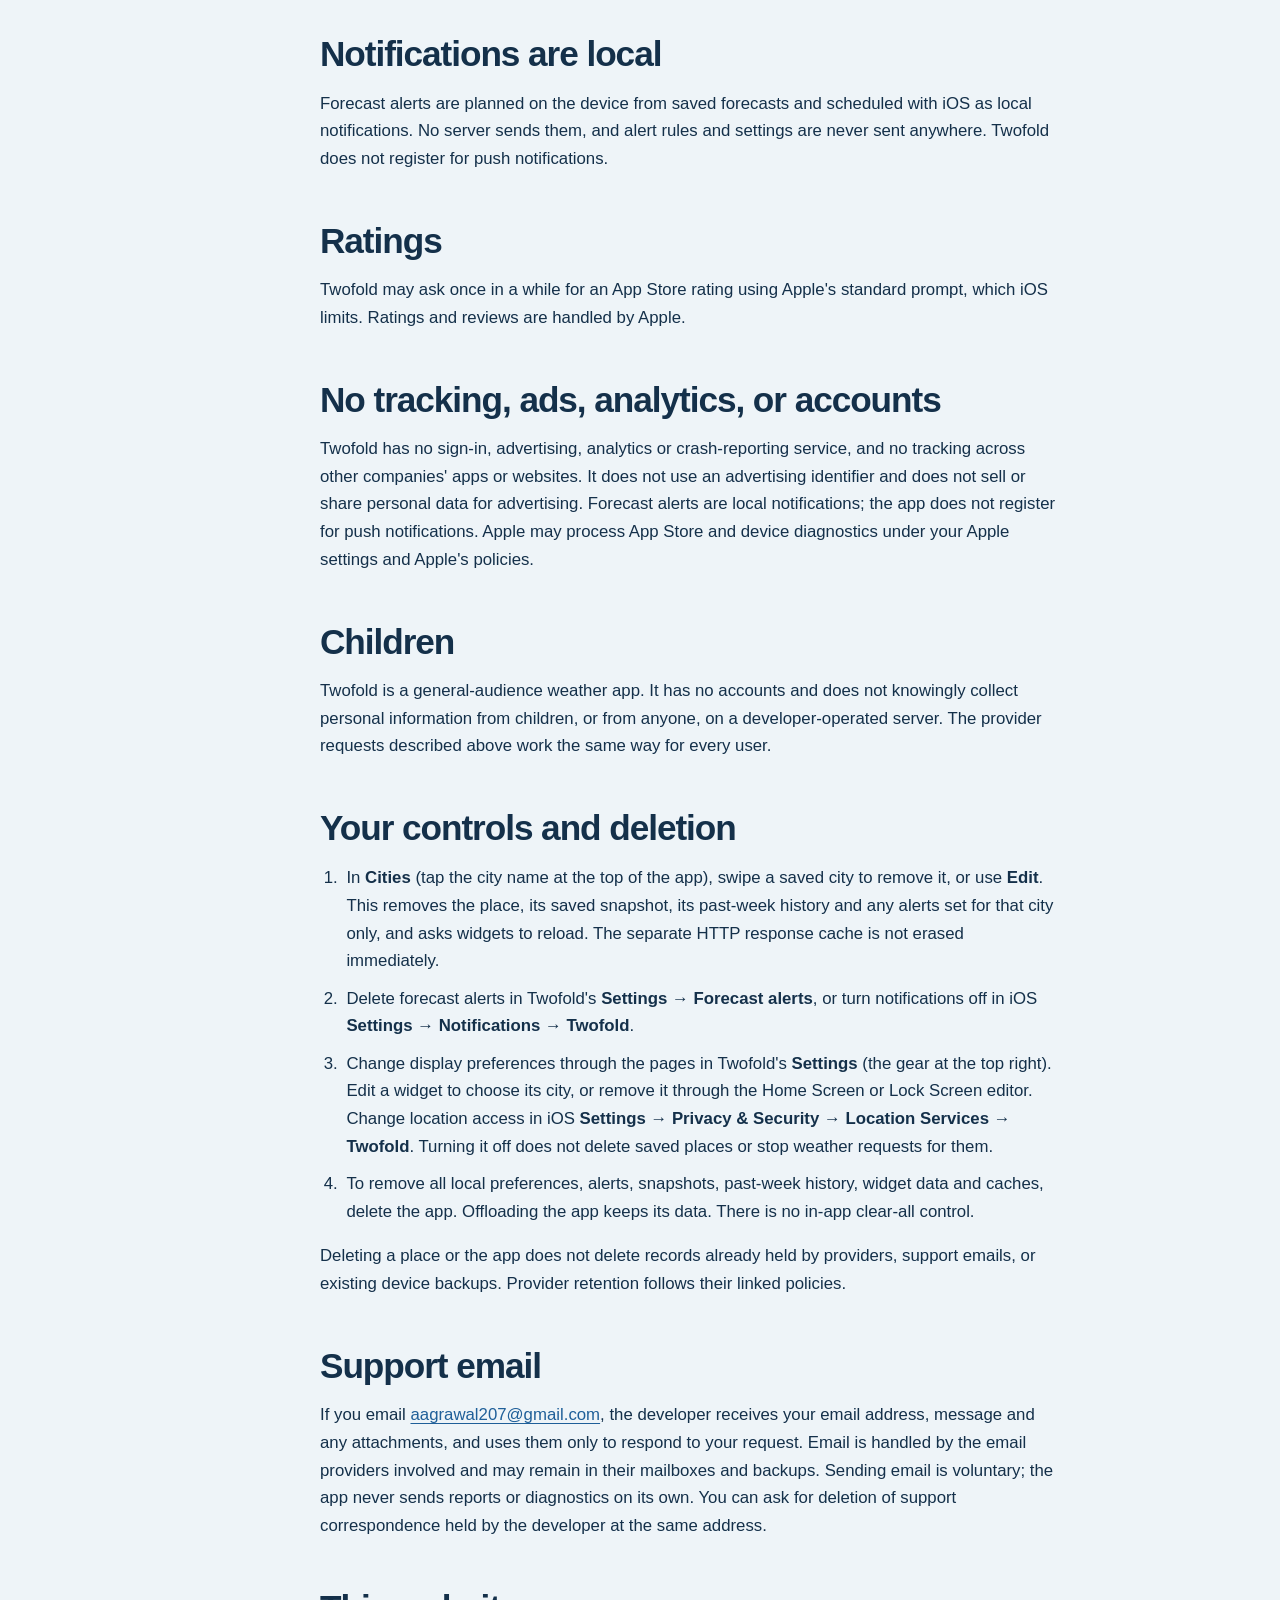
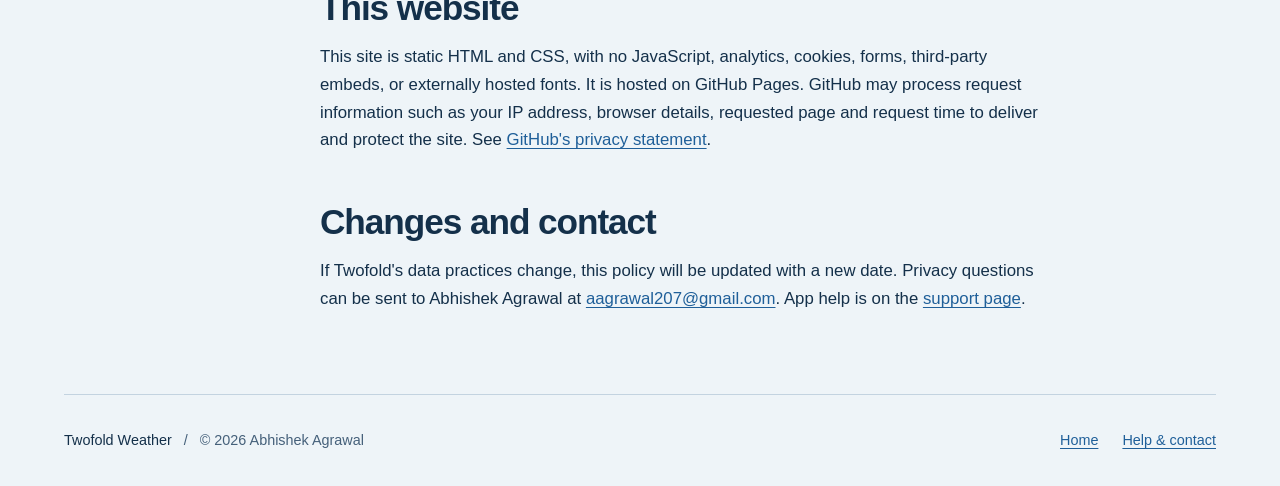
==== commit 7555ca49: "Update privacy and support for Twofold 1.5 Version 1.5 was released on 12 November 2026. The pages f" ====
--- a/privacy.html
+++ b/privacy.html
@@ -4,7 +4,7 @@
   <meta charset="utf-8">
   <meta name="viewport" content="width=device-width, initial-scale=1">
   <meta name="theme-color" content="#eef4f8">
-  <meta name="description" content="Twofold Weather's privacy policy: on-device storage, optional approximate location, the weather, radar and map services that receive requests, the Apple Watch app, local forecast alerts, optional tips through Apple, and no accounts, ads, tracking, or analytics.">
+  <meta name="description" content="Twofold Weather's privacy policy: on-device storage, optional approximate location, the weather services that receive requests, local forecast alerts, and no accounts, ads, tracking, analytics or purchases.">
   <title>Privacy Policy | Twofold Weather</title>
   <link rel="stylesheet" href="styles.css">
 </head>
@@ -23,24 +23,24 @@
     <header class="page-heading">
       <p class="eyebrow">Twofold Weather / Privacy</p>
       <h1>Privacy policy.</h1>
-      <p class="lede">Twofold has no account system, advertising, or analytics service. Optional tips are In-App Purchases handled by Apple. Twofold does not sell personal data or send app diagnostics to a developer-operated server. Weather providers, RainViewer, and Apple's location and map services still receive the information needed to answer each request.</p>
-      <p class="small-note">Last updated: 7 November 2026. This revision adds the airport observations and Canadian alerts in version 1.4. This policy covers the Twofold Weather app for iPhone and iPad, its widgets, its Apple Watch app and complications, and this support website, provided by Abhishek Agrawal.</p>
+      <p class="lede">Twofold has no account system, advertising, tracking, analytics service or In-App Purchases. It does not sell personal data or send app diagnostics to a developer-operated server. Weather providers, and Apple's service for finding a place name, still receive the information needed to answer each request.</p>
+      <p class="small-note">Last updated: 11 November 2026. This revision names the discoveries, the voice and the choice of temperature scales among what is stored on your device; the 10 November revision removed tips and the rain radar, which Twofold does not offer in version 1.5; the 7 November revision added the airport observations and Canadian alerts in version 1.4. This policy covers the Twofold Weather app for iPhone and iPad, its widgets, its Apple Watch app, and this support website, provided by Abhishek Agrawal.</p>
     </header>
 
     <div class="reading-grid">
       <nav class="page-nav" aria-label="Privacy sections">
         <p class="eyebrow">In this policy</p>
         <a href="#on-device">On-device data</a>
-        <a href="#watch">Apple Watch</a>
         <a href="#location">Location</a>
         <a href="#search">City search</a>
         <a href="#services">Services</a>
         <a href="#widgets">Widgets</a>
+        <a href="#watch">Apple Watch</a>
         <a href="#notifications">Notifications</a>
-        <a href="#deletion">Your controls</a>
-        <a href="#tips">Tips and ratings</a>
+        <a href="#ratings">Ratings</a>
         <a href="#no-tracking">No tracking</a>
         <a href="#children">Children</a>
+        <a href="#deletion">Your controls</a>
         <a href="#support-messages">Support email</a>
         <a href="#website">This website</a>
         <a href="#contact">Changes &amp; contact</a>
@@ -50,39 +50,30 @@
         <section aria-labelledby="on-device">
           <h2 id="on-device">Data stored on your device</h2>
           <ul>
-            <li><strong>Saved places and preferences:</strong> city names, region and country, coordinates rounded to two decimal places, time zones, the selected city, list order, temperature order, home and top-card layouts, the card size (Detailed or Compact), and the focused reading's scale and type. These are kept in the app's preferences (<code>UserDefaults</code>).</li>
-            <li><strong>Forecast alerts:</strong> your alert rules (kind, threshold, city, lead time, on or off), a record of each planned notification's forecast time, the optional official-alert notification setting, and the ids of NWS and Environment Canada alerts already notified for each city. These are kept in the app's preferences.</li>
-            <li><strong>Saved weather:</strong> last-good weather snapshots, stored as JSON in the app's cache directory. When the app restores them, it ignores snapshots older than 48 hours and snapshots for places no longer saved. This is a freshness filter, not a guarantee that every cached file is deleted on schedule.</li>
-            <li><strong>Past week:</strong> for each saved city, up to 14 days of past high and low temperatures and the forecasts for them, plus the high and low Twofold showed you the day before. They are stored in the app's private Application Support directory (<code>TwofoldHistory-v1</code>) with the city's rounded coordinates. They are excluded from device backups and are not shared with widgets. Removing a city deletes its history.</li>
-            <li><strong>Widget state:</strong> a bounded copy of saved places and weather in a local App Group container shared with the widgets. See <a href="#widgets">Widgets and the App Group</a>.</li>
-            <li><strong>HTTP responses:</strong> a separate response cache with a 64 MiB disk budget, shared with the widget extension. It can hold weather, alerts and city-search results, including place names and coordinates returned by providers. These files can remain until cache pruning or app deletion, even after their freshness period ends. Older private cache files can remain after an upgrade.</li>
-            <li><strong>Radar tiles:</strong> RainViewer radar images, in a separate cache in the app's private caches directory with a 64 MB disk budget. Their tile coordinates reflect map areas you viewed and the areas around cities whose forecasts you viewed. They remain until cache pruning or iOS removes them, or the app is deleted.</li>
-            <li><strong>Use and prompts:</strong> the days you opened Twofold with weather on screen (as calendar days, not times or places), your longest run of days in a row, how many visits showed fresh weather for a while, when Twofold last asked for a rating (with the app version) or showed the tip card, and whether you have tipped. These are kept in the app's preferences, are never sent anywhere, and only decide when to ask.</li>
-            <li><strong>Tips:</strong> the ids of tip transactions this device has received, so a tip is thanked and counted once. Nothing else about a purchase is stored.</li>
-            <li><strong>Request-limit state:</strong> request times, weighted costs and provider cooldowns, shared locally so limits survive relaunches and apply to app and widget requests together. Existing private limit state is imported once. This state does not record city names or search text.</li>
+            <li><strong>Saved places and preferences:</strong> city names, region and country, coordinates rounded to two decimal places, time zones, the selected city, list order, the temperature scales you show and their order, the home layout, the order, page, sizes and removed state of the cards on Today and Details, the Briefing's activity list, whether the Week keeps yesterday's row and the Briefing keeps Activities on the page, the current-weather layout, the card size (Detailed or Compact), the focused reading's scale and type, the voice you chose and whether you allowed roasts. These are kept in the app's preferences (<code>UserDefaults</code>).</li>
+            <li><strong>Forecast alerts:</strong> your alert rules (kind, threshold, city, lead time, on or off), a record of each planned notification's forecast time, the optional official-alert notification setting and the ids of NWS and Environment Canada alerts already notified per city. Each notification's content is the city name, the alert or threshold text and the forecast time, plus the saved place's identifier so a tap can open that city.</li>
+            <li><strong>Saved weather:</strong> last-good weather snapshots, stored as JSON in the app's cache. When the app restores them, it ignores snapshots older than 48 hours and snapshots for places no longer saved. This is a freshness filter, not a guarantee that every cached file is deleted on schedule.</li>
+            <li><strong>Past week:</strong> for each saved city, up to 14 days of past high and low temperatures and the forecasts for them, plus the high and low Twofold showed you the day before, in the app's private Application Support directory. They are saved with the city's rounded coordinates, excluded from device backups and not shared with widgets. Removing a city deletes its history.</li>
+            <li><strong>Widget state:</strong> a bounded copy of saved places, the selected city, the temperature scales and their order, and weather for widgets, in a local App Group container the app shares with its widgets (see <a href="#widgets">Widgets</a>).</li>
+            <li><strong>HTTP responses:</strong> a response cache of up to 64 MiB, shared with the widgets. It can hold weather, alerts and city-search results, including place names and coordinates returned by providers, until cache pruning or app deletion, even after their freshness period ends. Older private cache files can remain after an upgrade.</li>
+            <li><strong>Radar from earlier versions:</strong> versions before 1.5 had a rain radar and kept its images in a separate cache. Version 1.5 has no radar, makes no radar request and empties that cache when it starts. A setting that records whether you had opened Radar can remain in the app's preferences; nothing uses it.</li>
+            <li><strong>Discoveries:</strong> which discoveries you have made and the date you first made each, including the ones for things you do in the app (a page pulled down, the voice's line tapped, a layout chosen) and the hidden places you found, and which voices you have tried. These stay in the app's preferences, are never sent anywhere, and are not shared with the widgets or the watch.</li>
+            <li><strong>Use and prompts:</strong> the days you opened Twofold with weather on screen (as calendar days, not times or places), your longest run of days in a row, how many visits showed fresh weather for a while, and when Twofold last asked for a rating (with the app version). These stay in the app's preferences, are never sent anywhere, and only decide when to ask.</li>
+            <li><strong>Request-limit state:</strong> request times, weighted costs and provider cooldowns, shared locally so limits survive relaunches and apply to the app and widgets together. This state does not record city names or search text.</li>
           </ul>
-          <p>Local diagnostic counters and system logs record provider names, request outcomes and durations, cache use, and errors such as a failed refresh or cache write. Twofold's diagnostic messages do not include city names, coordinates, IP addresses, or full request URLs.</p>
-          <p>The shared weather cache and request-limit directories are excluded from device backups. Shared files use iOS data protection that allows access after the first unlock following a restart. Twofold has no iCloud sync of its own. Preferences and other eligible app data may be included in ordinary device backups, depending on your Apple and device settings.</p>
-        </section>
-
-        <section aria-labelledby="watch">
-          <h2 id="watch">Apple Watch</h2>
-          <p>If the Twofold watch app is installed, the iPhone sends it your saved places (including My location's rounded coordinates and place name), the selected city, a trimmed copy of each city's weather (current reading, 12 hours and 10 days; no alerts), and your temperature order, voice, Roast opt-in, card style and accent. The transfer uses Apple's WatchConnectivity between your own paired devices. No Twofold server is involved.</p>
-          <p>The watch keeps the latest copy in its own App Group container, shared only with its complications, and replaces it on every transfer. The watch app never asks for or uses location.</p>
-          <p>When the iPhone's copy of the city on screen is more than 45 minutes old, the open watch app requests that city's weather from Open-Meteo (and NWS for US places) itself. It uses the same rounded coordinates, its own request limits and cache, and makes no air-quality request. Watch complications show the selected city's name and weather from the saved copy and make no requests. Deleting the watch app removes its copy.</p>
+          <p>Local diagnostic counters and system logs record provider names, request outcomes and durations, cache use, and errors. Twofold's diagnostic messages do not include city names, coordinates, IP addresses, or full request URLs, and they are not sent to the developer.</p>
+          <p>The shared weather cache and request-limit files are excluded from device backups and use iOS data protection that allows access after the first unlock following a restart. Twofold has no iCloud sync of its own. Preferences and other eligible app data may be included in ordinary device backups, depending on your Apple and device settings.</p>
         </section>
 
         <section aria-labelledby="location">
           <h2 id="location">Location</h2>
-          <p>Location permission is optional. Twofold asks for it only when you choose <strong>Add My location</strong> or <strong>Update my location</strong>, and then requests a one-time, approximate location while the app is in use.</p>
-          <p>While <strong>Follow my location</strong> is on (the default), each time the app comes to the foreground it requests one approximate location if permission is already granted, and adds or updates My location. It opens on My location after a cold launch, after 15 minutes away, or when you have travelled 10 km or more. With the setting off, the same check runs only while My location is saved, and the selected city never changes.</p>
-          <p>Twofold never asks for permission on its own and uses location only while the app is open. The app rounds the returned coordinates to two decimal places before saving them, requesting weather, or asking Apple to find a place name. It does not request background location updates. Widgets and the watch app never request device location.</p>
-          <p>You can use the app without location permission by choosing a city yourself. Selecting any city still sends that city's rounded coordinates to weather providers, so denying location access does not stop all location-related network requests. Rounding does not make a network request anonymous.</p>
+          <p>Location permission is optional. Twofold asks for it only when you tap a location button (<strong>Use my location</strong> in the intro or the city list, <strong>Add My location</strong> or <strong>Update my location</strong> in Cities, or <strong>Allow location</strong> under Follow my location), and then requests a single approximate location while the app is in use. While <strong>Follow my location</strong> is on (the default), each time the app comes to the foreground it requests one approximate location if permission is already granted, adds or updates My location, and opens on it after a cold launch, after 15 minutes away, or when you have travelled 10 km or more. With the setting off, the same check runs only while My location is saved, and the selected city never changes. Twofold never asks for permission on its own and uses location only while the app is open. The app rounds the coordinates to two decimal places (roughly 1 km) before saving them, requesting weather, or asking Apple for the place name. Twofold never requests background location, and widgets never request device location.</p>
+          <p>You can use the app without location permission by searching for a city. Selecting any city still sends that city's rounded coordinates to weather providers, so denying location access does not stop all location-related requests. Rounding does not make a network request anonymous.</p>
         </section>
 
         <section aria-labelledby="search">
           <h2 id="search">City search</h2>
-          <p>Search text between 3 and 100 characters can be sent to Open-Meteo after a short typing pause, before you press the keyboard's Search button. The text is part of the request address, so the provider receives it and it can appear in the provider's logs. Twofold keeps no search-history list, but search responses may be cached on the device.</p>
+          <p>Search text between 3 and 100 characters is sent to Open-Meteo's geocoding service after a short typing pause, before you press Search. The text is part of the request address, so it can appear in the provider's server logs. Twofold keeps no search-history list, but search responses may be cached on the device.</p>
         </section>
 
         <section aria-labelledby="services">
@@ -97,82 +88,87 @@
               <tbody>
                 <tr>
                   <th scope="row">Open-Meteo</th>
-                  <td>Rounded coordinates for weather; for the past week, through its Previous Runs service at <code>previous-runs-api.open-meteo.com</code>, only when you view the Past week card or page, at most about once a day per city; and for air quality and pollen, which come from Copernicus Atmosphere Monitoring Service (CAMS) models requested from Open-Meteo (Twofold does not contact CAMS directly). It also receives the text you enter in city search. Its free-service <a href="https://open-meteo.com/en/terms#privacy">privacy policy</a> says web-server logs may contain IP addresses and geographical coordinates and are deleted after 90 days. Search text in request addresses may also appear in provider logs.</td>
+                  <td>Rounded coordinates for forecasts and current conditions, and for the past week (its Previous Runs service at <code>previous-runs-api.open-meteo.com</code>, only when you view the Past week card or page, at most about once a day per city); the text you enter in city search. Search text in request addresses may appear in provider logs. Its <a href="https://open-meteo.com/en/terms#privacy">privacy policy</a> says web-server logs may contain IP addresses and coordinates and are deleted after 90 days.</td>
+                </tr>
+                <tr>
+                  <th scope="row">CAMS via Open-Meteo</th>
+                  <td>Air quality and pollen come from Copernicus Atmosphere Monitoring Service (CAMS) models, requested from Open-Meteo's air quality service with the same rounded coordinates. Twofold does not contact CAMS directly.</td>
                 </tr>
                 <tr>
                   <th scope="row">National Weather Service (NWS)</th>
-                  <td>For supported US locations and territories: location coordinates, and requests for stations or alerts. Its <a href="https://www.weather.gov/privacy">privacy policy</a> describes server logging and its own retention practices.</td>
+                  <td>For supported US locations and territories: rounded coordinates, and requests for nearby stations, observations and alerts. See the <a href="https://www.weather.gov/privacy">NWS privacy policy</a>.</td>
                 </tr>
                 <tr>
                   <th scope="row">Aviation Weather Center (NOAA)</th>
-                  <td>For saved places outside NWS coverage: a rectangle about 50 km across around the city's rounded coordinates. The app and widgets use it to find nearby airport observations; the watch does not request it. Replies are cached for 10 minutes. See the <a href="https://www.weather.gov/privacy">NWS privacy policy</a>.</td>
+                  <td>For saved places outside NWS coverage, a rectangle about 50 km across around the city's rounded coordinates. The app and widgets use it to find nearby airport observations; the watch does not request it. Replies are cached for 10 minutes. See the <a href="https://www.weather.gov/privacy">NWS privacy policy</a>.</td>
                 </tr>
                 <tr>
                   <th scope="row">Environment and Climate Change Canada (MSC GeoMet)</th>
-                  <td>For saved Canadian cities when the app refreshes in the foreground: a small area around the city's rounded coordinates, to find weather alerts. Replies are cached for five minutes. Widgets and the watch do not request these alerts. See the <a href="https://www.canada.ca/en/transparency/privacy.html">Government of Canada privacy notice</a>.</td>
-                </tr>
-                <tr>
-                  <th scope="row">RainViewer</th>
-                  <td>When the Rain radar map layer is shown: the radar frame list and map tiles for the area you view. When you view a city's forecast in the app, Twofold may also load the frame list and the latest radar image for about 600 by 750 km around that city, so the map opens with radar already drawn. This happens at most once every 10 minutes per city, only while the app is open, and not in Low Power Mode, in Low Data Mode, or on cellular or other expensive networks. Tiles are never finer than zoom level 7 (about 300 km across at the equator), so they reveal an area coarsely. The map starts centred on the selected city. Requests carry iOS's default User-Agent with the app name and version, but no city names, search text or identifiers are added. See the <a href="https://www.rainviewer.com/privacy.html">RainViewer privacy notice</a>.</td>
+                  <td>For saved Canadian cities when the app refreshes in the foreground, a small area around the city's rounded coordinates. Replies are cached for five minutes. Widgets and the watch do not request these alerts. See the <a href="https://www.canada.ca/en/transparency/privacy.html">Government of Canada privacy notice</a>.</td>
                 </tr>
                 <tr>
                   <th scope="row">Apple</th>
-                  <td>Rounded coordinates for finding a place name after a location request, and map-area requests when you use the native MapKit map. Apple processes related network information under its <a href="https://www.apple.com/legal/privacy/data/en/apple-maps/">Maps privacy notice</a> and <a href="https://www.apple.com/legal/privacy/">privacy policy</a>.</td>
+                  <td>Rounded coordinates for finding a place name after a location request. See <a href="https://www.apple.com/legal/privacy/data/en/apple-maps/">Apple Maps privacy</a> and <a href="https://www.apple.com/legal/privacy/">Apple's privacy policy</a>.</td>
                 </tr>
               </tbody>
             </table>
           </div>
-          <p>Weather requests use HTTPS, keep no cookies or account credentials, and send a fixed app User-Agent that includes the developer's support contact. They carry no user or device identifier. Radar requests use HTTPS and a separate session that also stores no cookies or credentials.</p>
-          <p>Opening an external link, such as NWS radar or a provider page, uses your browser and that website's own privacy practices.</p>
+          <p>Weather requests use HTTPS, store no cookies or credentials, and send a fixed app User-Agent that includes the developer's support email. They carry no user or device identifier.</p>
+          <p>Opening an external link, such as a provider page, uses your browser and that website's own privacy practices.</p>
         </section>
 
         <section aria-labelledby="widgets">
           <h2 id="widgets">Widgets and the App Group</h2>
-          <p>The app and its widget extension share a local App Group container on the device. It holds a bounded copy of saved places, the selected city, temperature order, and weather for widgets, including up to 48 forecast hours per city. Shared weather storage is limited to 2 MiB. WidgetKit also keeps each widget's city choice and rendered timeline.</p>
-          <p>Installed widgets can request weather for saved cities while the app is closed, using the same providers, saved rounded coordinates and local request limits. WidgetKit decides when they update. Home Screen and Lock Screen widgets show the saved city's name and weather. These fields are marked privacy-sensitive, and iOS controls whether they are hidden when the device is locked.</p>
+          <p>The app and its widget extension share a local App Group container on the device. It holds a bounded copy of saved places, the selected city, the temperature scales and their order, and weather for widgets (up to 48 forecast hours per city, and at most 2 MiB of shared weather). WidgetKit also keeps each widget's city choice and rendered timeline.</p>
+          <p>Installed widgets can request weather for saved cities while the app is closed, using the same providers, rounded coordinates and request limits. iOS decides when they update. Widget city names and weather are marked privacy-sensitive, so iOS can hide them when the device is locked.</p>
+          <p>The optional rain Live Activity is drawn on the device from the saved forecast, showing the city's name and its next two hours of precipitation. Nothing new is sent to any provider, and no push service is used.</p>
+        </section>
+
+        <section aria-labelledby="watch">
+          <h2 id="watch">Apple Watch</h2>
+          <p>If the Twofold watch app is installed, the iPhone sends it your saved places (including My location's rounded coordinates and place name), the selected city, a trimmed copy of each city's weather (current reading, 12 hours and 10 days; no alerts) and your temperature scales and their order, voice, Roast opt-in, card style and accent. The transfer uses Apple's WatchConnectivity between your own paired devices; no Twofold server is involved. The watch keeps the latest copy in its own App Group container, shared only with its complications, and replaces it on every transfer.</p>
+          <p>The watch app never asks for or uses location. When the iPhone's copy of the city on screen is more than 45 minutes old, the open watch app requests that city's weather from Open-Meteo (and NWS for US places) itself, using the same rounded coordinates, its own request limits and cache, and no air-quality request. Complications show the selected city's name and weather from the saved copy and make no requests. Deleting the watch app removes its copy.</p>
         </section>
 
         <section aria-labelledby="notifications">
           <h2 id="notifications">Notifications are local</h2>
-          <p>Forecast alerts are scheduled with iOS as local notifications on the device. No server sends them, and alert settings are not sent anywhere. Each notification contains the city name, the alert or threshold text and the forecast time. It also carries the saved place's identifier, so a tap can open that city. Twofold does not register for push notifications.</p>
+          <p>Forecast alerts are planned on the device from saved forecasts and scheduled with iOS as local notifications. No server sends them, and alert rules and settings are never sent anywhere. Twofold does not register for push notifications.</p>
+        </section>
+
+        <section aria-labelledby="ratings">
+          <h2 id="ratings">Ratings</h2>
+          <p>Twofold may ask once in a while for an App Store rating using Apple's standard prompt, which iOS limits. Ratings and reviews are handled by Apple.</p>
+        </section>
+
+        <section aria-labelledby="no-tracking">
+          <h2 id="no-tracking">No tracking, ads, analytics, or accounts</h2>
+          <p>Twofold has no sign-in, advertising, analytics or crash-reporting service, and no tracking across other companies' apps or websites. It does not use an advertising identifier and does not sell or share personal data for advertising. Forecast alerts are local notifications; the app does not register for push notifications. Apple may process App Store and device diagnostics under your Apple settings and Apple's policies.</p>
+        </section>
+
+        <section aria-labelledby="children">
+          <h2 id="children">Children</h2>
+          <p>Twofold is a general-audience weather app. It has no accounts and does not knowingly collect personal information from children, or from anyone, on a developer-operated server. The provider requests described above work the same way for every user.</p>
         </section>
 
         <section aria-labelledby="deletion">
           <h2 id="deletion">Your controls and deletion</h2>
           <ol>
-            <li>In <strong>Your places</strong>, swipe a saved city to remove it, or use <strong>Edit</strong>. This removes the place, its app and shared snapshot, its past-week history and any alerts set for that city only, and asks widgets to reload. iOS controls when an existing widget display updates. The separate HTTP response and radar tile caches are not erased immediately.</li>
-            <li>Delete forecast alerts in <strong>About &amp; settings &rarr; Forecast alerts</strong>, or turn notifications off in iOS <strong>Settings &rarr; Notifications &rarr; Twofold</strong>.</li>
-            <li>Change display preferences or background motion through the pages in <strong>About &amp; settings</strong>. Edit a widget to choose its city, or remove it through the Home Screen or Lock Screen editor.</li>
-            <li>Change location access in iOS <strong>Settings &rarr; Privacy &amp; Security &rarr; Location Services &rarr; Twofold</strong>. Turning it off does not delete saved places or stop weather requests for them.</li>
-            <li>To remove the app's local preferences, alert rules, snapshots, past-week history, shared widget data, HTTP cache and radar tiles, delete the app. Offloading the app keeps its documents and data. There is no in-app clear-all control. Deleting the watch app removes the watch's copy.</li>
+            <li>In <strong>Cities</strong> (tap the city name at the top of the app), swipe a saved city to remove it, or use <strong>Edit</strong>. This removes the place, its saved snapshot, its past-week history and any alerts set for that city only, and asks widgets to reload. The separate HTTP response cache is not erased immediately.</li>
+            <li>Delete forecast alerts in Twofold's <strong>Settings &rarr; Forecast alerts</strong>, or turn notifications off in iOS <strong>Settings &rarr; Notifications &rarr; Twofold</strong>.</li>
+            <li>Change display preferences through the pages in Twofold's <strong>Settings</strong> (the gear at the top right). Edit a widget to choose its city, or remove it through the Home Screen or Lock Screen editor. Change location access in iOS <strong>Settings &rarr; Privacy &amp; Security &rarr; Location Services &rarr; Twofold</strong>. Turning it off does not delete saved places or stop weather requests for them.</li>
+            <li>To remove all local preferences, alerts, snapshots, past-week history, widget data and caches, delete the app. Offloading the app keeps its data. There is no in-app clear-all control.</li>
           </ol>
-          <p>Deleting a place or the app does not delete records already held by providers, support emails, or existing device backups. Provider retention follows their linked policies. Backup controls belong to your device and Apple Account settings.</p>
-        </section>
-
-        <section aria-labelledby="tips">
-          <h2 id="tips">Tips and ratings</h2>
-          <p>Tips are optional consumable In-App Purchases. They unlock nothing. Apple processes the purchase, payment and any Ask to Buy approval under its own <a href="https://www.apple.com/legal/privacy/">privacy policy</a>. Twofold receives only the App Store's signed transaction on the device and never sees your name, Apple Account or payment details. No purchase information is sent to the developer or any other service. Apple's sales reports to the developer are aggregated and do not identify you.</p>
-          <p>Twofold may ask once in a while for an App Store rating using Apple's standard prompt, which iOS limits. Ratings and reviews are handled by Apple.</p>
-        </section>
-
-        <section aria-labelledby="no-tracking">
-          <h2 id="no-tracking">No tracking, ads, analytics, or accounts</h2>
-          <p>Twofold has no sign-in, advertising, analytics or crash-reporting service, and does not track you across other companies' apps or websites. It does not use an advertising identifier. Apple may process App Store and device diagnostics under your Apple settings and Apple's policies.</p>
-        </section>
-
-        <section aria-labelledby="children">
-          <h2 id="children">Children</h2>
-          <p>Twofold is a general-audience weather app. It has no accounts and does not knowingly collect personal information from children, or from anyone, on a developer-operated server.</p>
+          <p>Deleting a place or the app does not delete records already held by providers, support emails, or existing device backups. Provider retention follows their linked policies.</p>
         </section>
 
         <section aria-labelledby="support-messages">
           <h2 id="support-messages">Support email</h2>
-          <p>If you email <a href="mailto:aagrawal207@gmail.com">aagrawal207@gmail.com</a>, your email address, message and any attachments are handled by the email services involved and used to respond to your request. Sending support email is voluntary. Use the same address for privacy questions or requests about support correspondence.</p>
+          <p>If you email <a href="mailto:aagrawal207@gmail.com">aagrawal207@gmail.com</a>, the developer receives your email address, message and any attachments, and uses them only to respond to your request. Email is handled by the email providers involved and may remain in their mailboxes and backups. Sending email is voluntary; the app never sends reports or diagnostics on its own. You can ask for deletion of support correspondence held by the developer at the same address.</p>
         </section>
 
         <section aria-labelledby="website">
           <h2 id="website">This website</h2>
-          <p>This site is static HTML and CSS, with no JavaScript, analytics, cookies, forms, or third-party embeds. It is hosted on GitHub Pages. GitHub may process request information such as your IP address, browser details, requested page and request time to deliver and protect the site, as described in <a href="https://docs.github.com/en/site-policy/privacy-policies/github-general-privacy-statement">GitHub's privacy statement</a>.</p>
+          <p>This site is static HTML and CSS, with no JavaScript, analytics, cookies, forms, third-party embeds, or externally hosted fonts. It is hosted on GitHub Pages. GitHub may process request information such as your IP address, browser details, requested page and request time to deliver and protect the site. See <a href="https://docs.github.com/en/site-policy/privacy-policies/github-general-privacy-statement">GitHub's privacy statement</a>.</p>
         </section>
 
         <section aria-labelledby="contact">
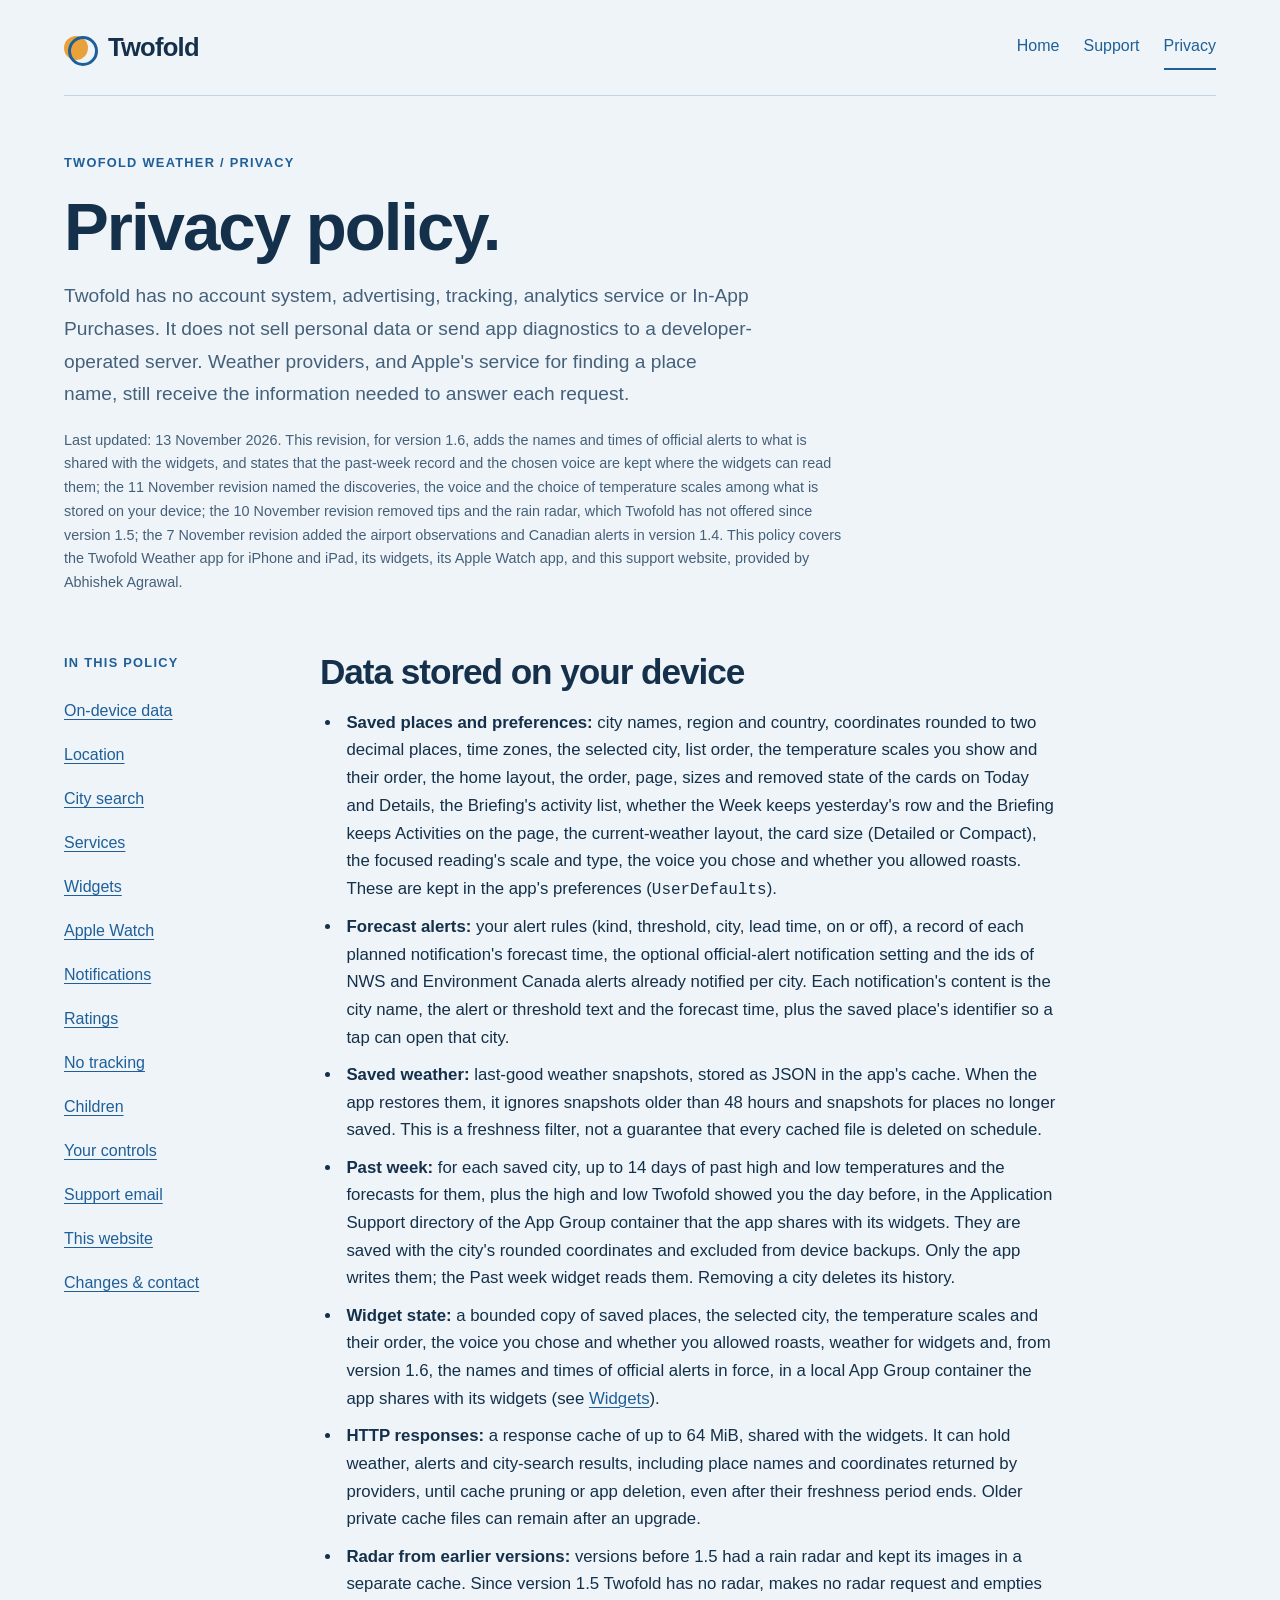
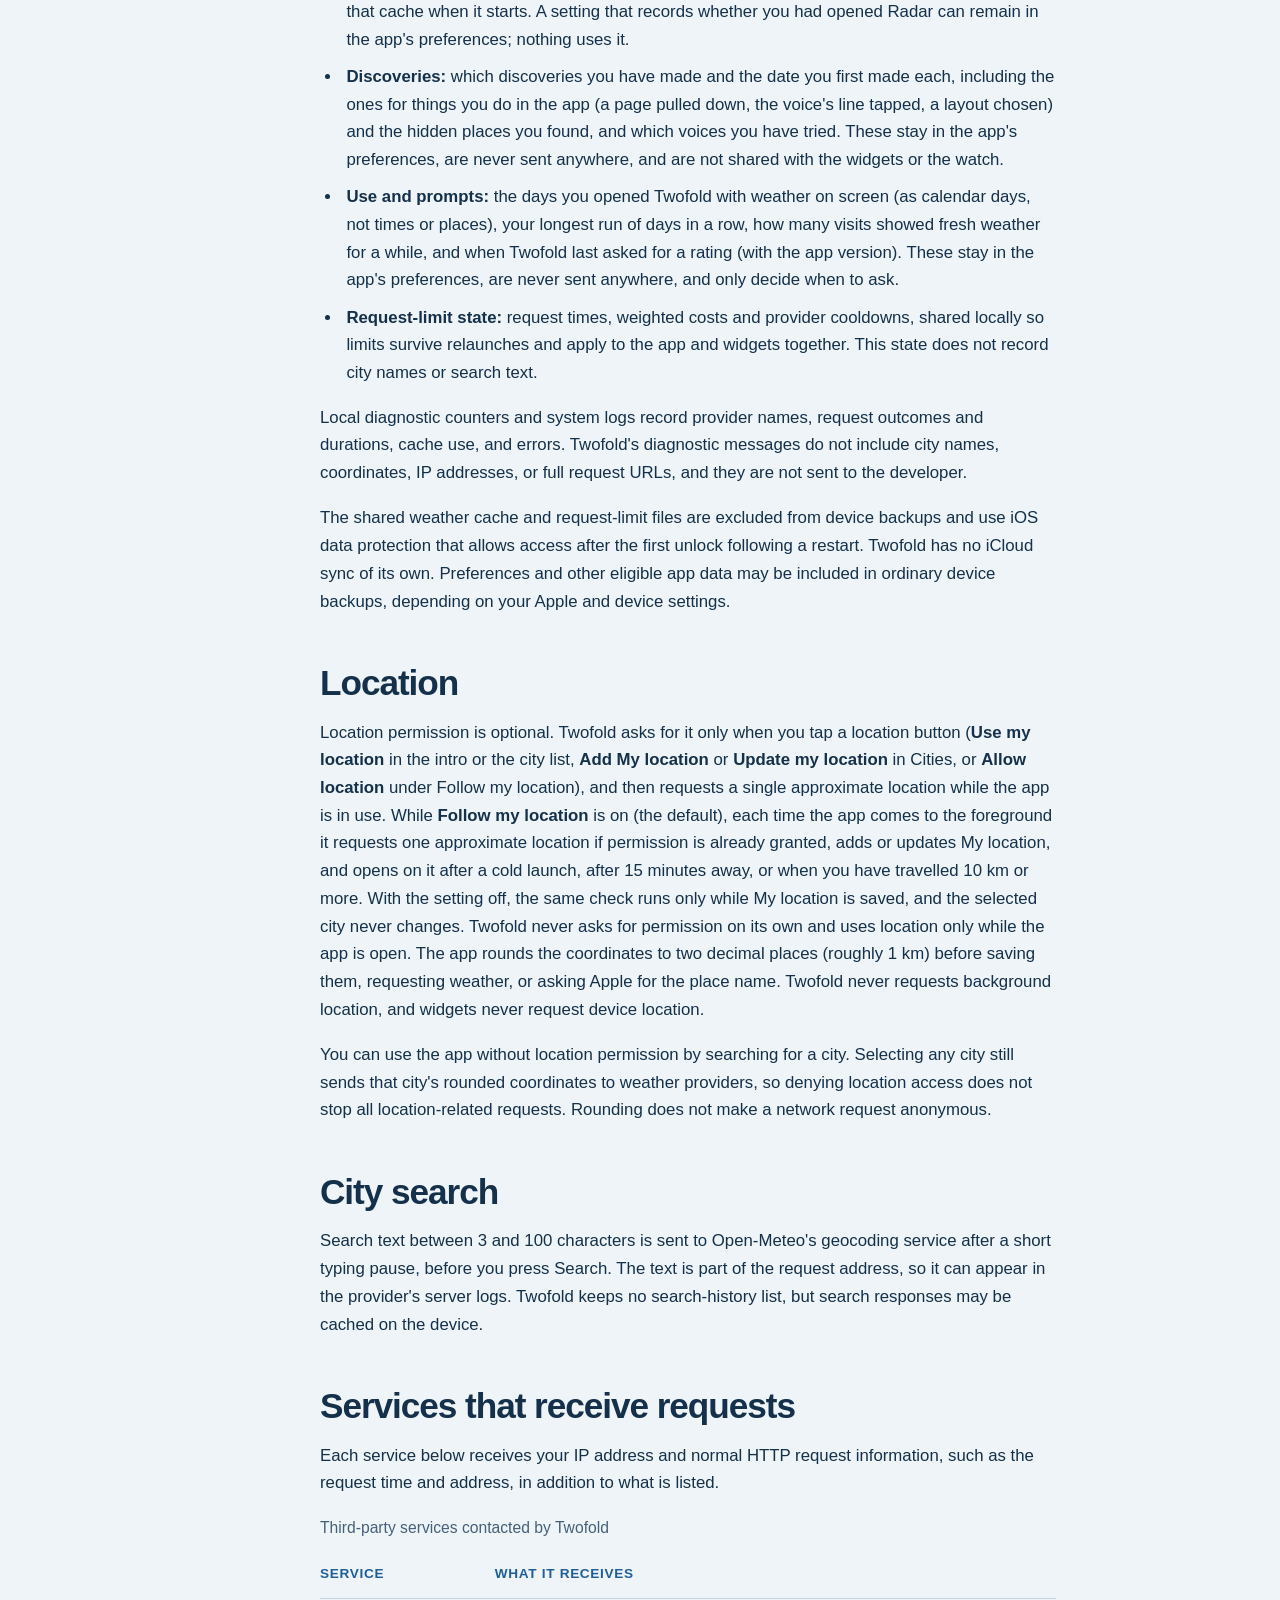
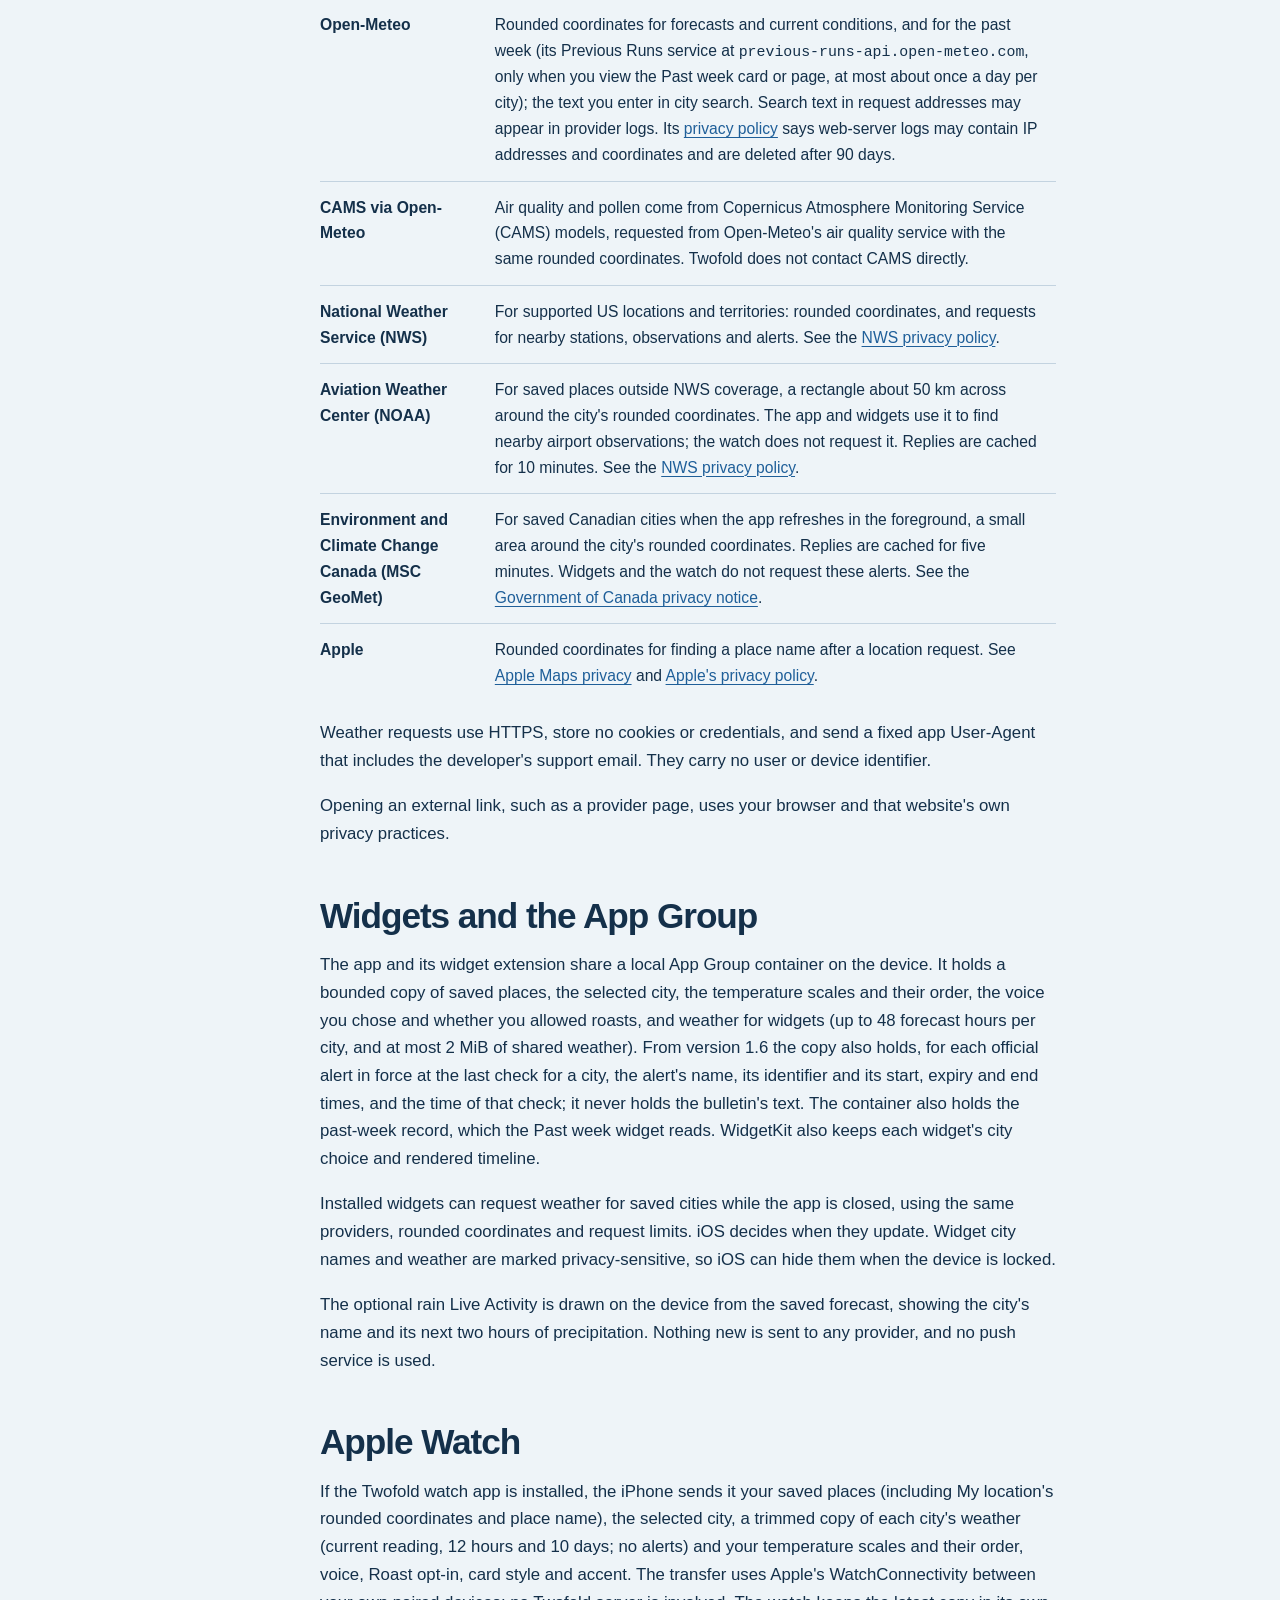
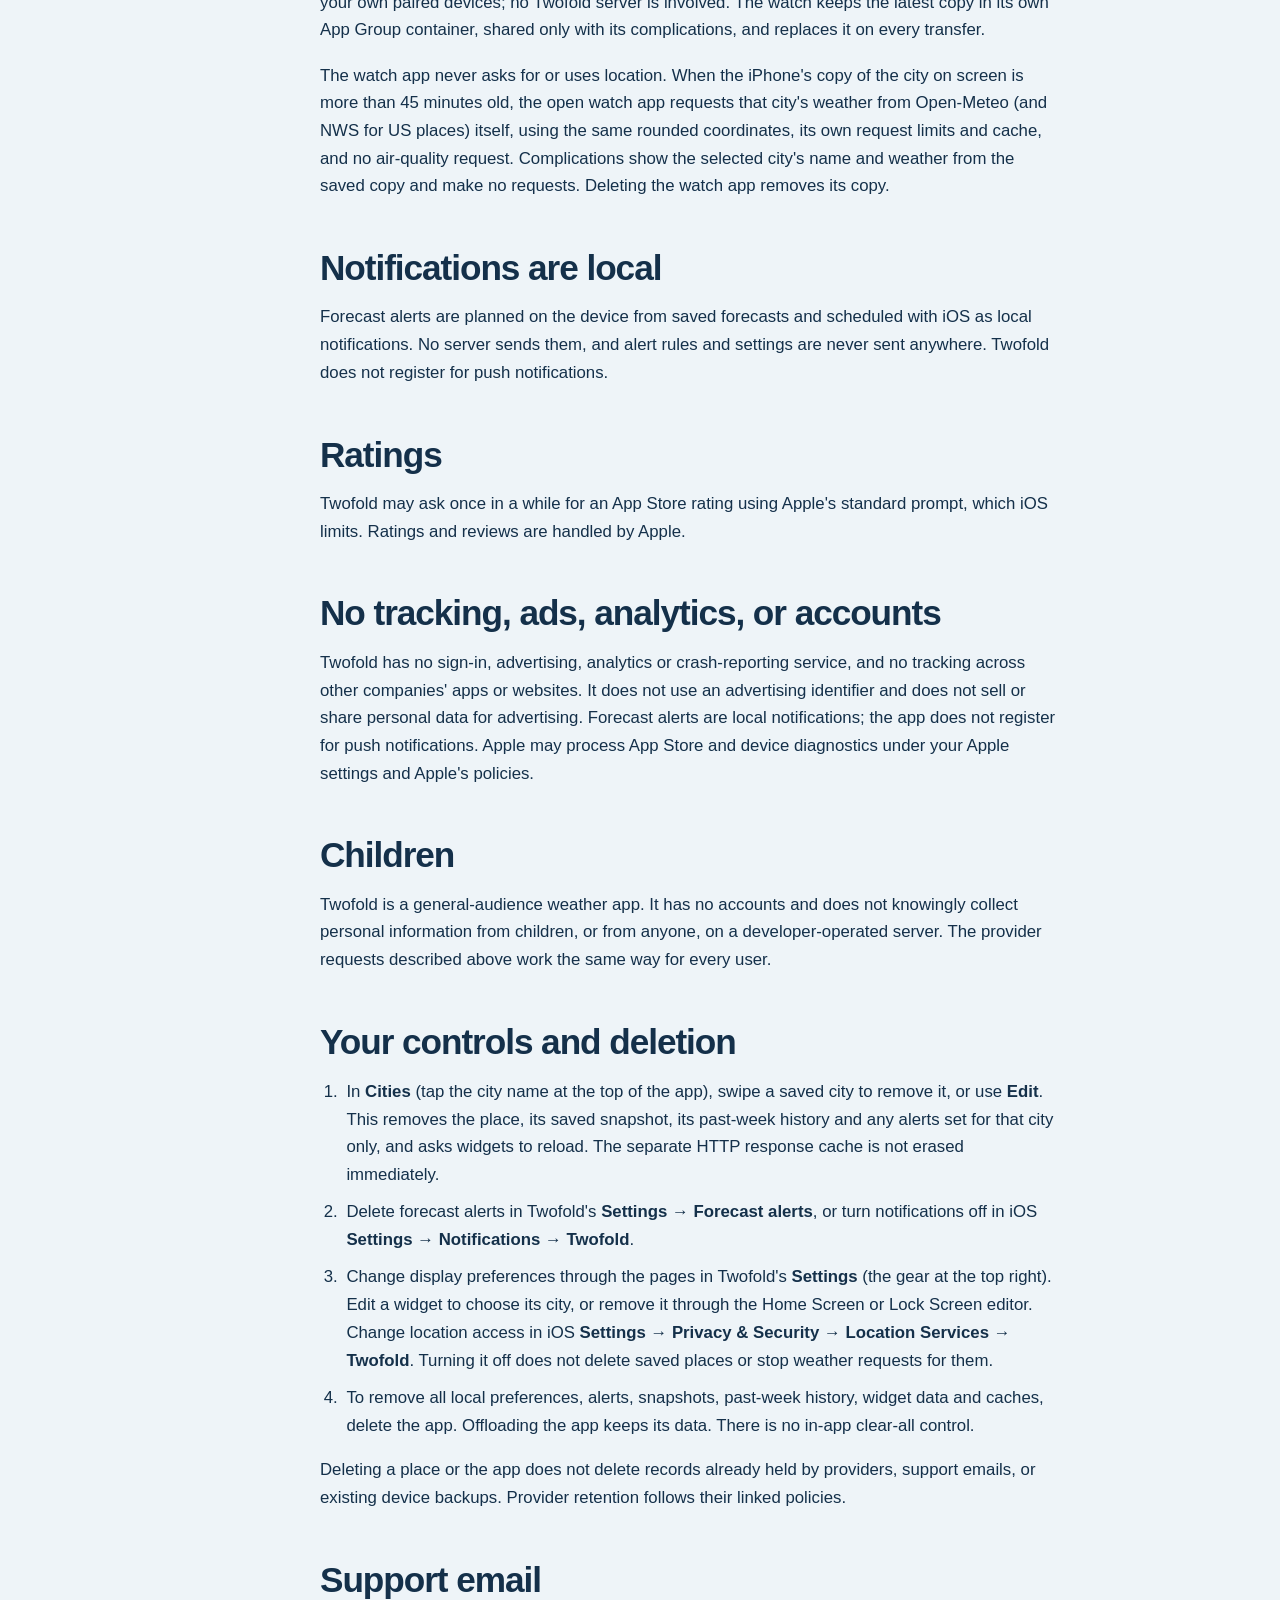
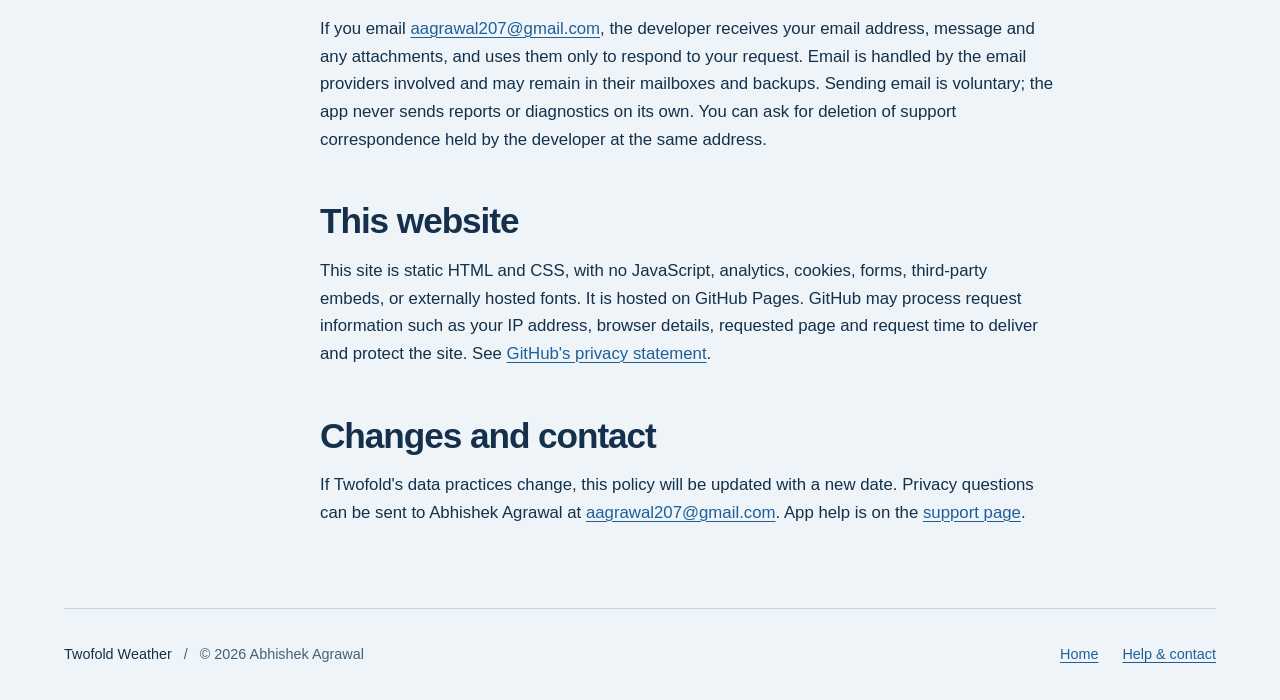
==== commit 2067e1f2: "Correct the privacy policy: what the app shares with its own widgets The past-week record is kept in" ====
--- a/privacy.html
+++ b/privacy.html
@@ -24,7 +24,7 @@
       <p class="eyebrow">Twofold Weather / Privacy</p>
       <h1>Privacy policy.</h1>
       <p class="lede">Twofold has no account system, advertising, tracking, analytics service or In-App Purchases. It does not sell personal data or send app diagnostics to a developer-operated server. Weather providers, and Apple's service for finding a place name, still receive the information needed to answer each request.</p>
-      <p class="small-note">Last updated: 11 November 2026. This revision names the discoveries, the voice and the choice of temperature scales among what is stored on your device; the 10 November revision removed tips and the rain radar, which Twofold does not offer in version 1.5; the 7 November revision added the airport observations and Canadian alerts in version 1.4. This policy covers the Twofold Weather app for iPhone and iPad, its widgets, its Apple Watch app, and this support website, provided by Abhishek Agrawal.</p>
+      <p class="small-note">Last updated: 13 November 2026. This revision, for version 1.6, adds the names and times of official alerts to what is shared with the widgets, and states that the past-week record and the chosen voice are kept where the widgets can read them; the 11 November revision named the discoveries, the voice and the choice of temperature scales among what is stored on your device; the 10 November revision removed tips and the rain radar, which Twofold has not offered since version 1.5; the 7 November revision added the airport observations and Canadian alerts in version 1.4. This policy covers the Twofold Weather app for iPhone and iPad, its widgets, its Apple Watch app, and this support website, provided by Abhishek Agrawal.</p>
     </header>
 
     <div class="reading-grid">
@@ -53,10 +53,10 @@
             <li><strong>Saved places and preferences:</strong> city names, region and country, coordinates rounded to two decimal places, time zones, the selected city, list order, the temperature scales you show and their order, the home layout, the order, page, sizes and removed state of the cards on Today and Details, the Briefing's activity list, whether the Week keeps yesterday's row and the Briefing keeps Activities on the page, the current-weather layout, the card size (Detailed or Compact), the focused reading's scale and type, the voice you chose and whether you allowed roasts. These are kept in the app's preferences (<code>UserDefaults</code>).</li>
             <li><strong>Forecast alerts:</strong> your alert rules (kind, threshold, city, lead time, on or off), a record of each planned notification's forecast time, the optional official-alert notification setting and the ids of NWS and Environment Canada alerts already notified per city. Each notification's content is the city name, the alert or threshold text and the forecast time, plus the saved place's identifier so a tap can open that city.</li>
             <li><strong>Saved weather:</strong> last-good weather snapshots, stored as JSON in the app's cache. When the app restores them, it ignores snapshots older than 48 hours and snapshots for places no longer saved. This is a freshness filter, not a guarantee that every cached file is deleted on schedule.</li>
-            <li><strong>Past week:</strong> for each saved city, up to 14 days of past high and low temperatures and the forecasts for them, plus the high and low Twofold showed you the day before, in the app's private Application Support directory. They are saved with the city's rounded coordinates, excluded from device backups and not shared with widgets. Removing a city deletes its history.</li>
-            <li><strong>Widget state:</strong> a bounded copy of saved places, the selected city, the temperature scales and their order, and weather for widgets, in a local App Group container the app shares with its widgets (see <a href="#widgets">Widgets</a>).</li>
+            <li><strong>Past week:</strong> for each saved city, up to 14 days of past high and low temperatures and the forecasts for them, plus the high and low Twofold showed you the day before, in the Application Support directory of the App Group container that the app shares with its widgets. They are saved with the city's rounded coordinates and excluded from device backups. Only the app writes them; the Past week widget reads them. Removing a city deletes its history.</li>
+            <li><strong>Widget state:</strong> a bounded copy of saved places, the selected city, the temperature scales and their order, the voice you chose and whether you allowed roasts, weather for widgets and, from version 1.6, the names and times of official alerts in force, in a local App Group container the app shares with its widgets (see <a href="#widgets">Widgets</a>).</li>
             <li><strong>HTTP responses:</strong> a response cache of up to 64 MiB, shared with the widgets. It can hold weather, alerts and city-search results, including place names and coordinates returned by providers, until cache pruning or app deletion, even after their freshness period ends. Older private cache files can remain after an upgrade.</li>
-            <li><strong>Radar from earlier versions:</strong> versions before 1.5 had a rain radar and kept its images in a separate cache. Version 1.5 has no radar, makes no radar request and empties that cache when it starts. A setting that records whether you had opened Radar can remain in the app's preferences; nothing uses it.</li>
+            <li><strong>Radar from earlier versions:</strong> versions before 1.5 had a rain radar and kept its images in a separate cache. Since version 1.5 Twofold has no radar, makes no radar request and empties that cache when it starts. A setting that records whether you had opened Radar can remain in the app's preferences; nothing uses it.</li>
             <li><strong>Discoveries:</strong> which discoveries you have made and the date you first made each, including the ones for things you do in the app (a page pulled down, the voice's line tapped, a layout chosen) and the hidden places you found, and which voices you have tried. These stay in the app's preferences, are never sent anywhere, and are not shared with the widgets or the watch.</li>
             <li><strong>Use and prompts:</strong> the days you opened Twofold with weather on screen (as calendar days, not times or places), your longest run of days in a row, how many visits showed fresh weather for a while, and when Twofold last asked for a rating (with the app version). These stay in the app's preferences, are never sent anywhere, and only decide when to ask.</li>
             <li><strong>Request-limit state:</strong> request times, weighted costs and provider cooldowns, shared locally so limits survive relaunches and apply to the app and widgets together. This state does not record city names or search text.</li>
@@ -119,7 +119,7 @@
 
         <section aria-labelledby="widgets">
           <h2 id="widgets">Widgets and the App Group</h2>
-          <p>The app and its widget extension share a local App Group container on the device. It holds a bounded copy of saved places, the selected city, the temperature scales and their order, and weather for widgets (up to 48 forecast hours per city, and at most 2 MiB of shared weather). WidgetKit also keeps each widget's city choice and rendered timeline.</p>
+          <p>The app and its widget extension share a local App Group container on the device. It holds a bounded copy of saved places, the selected city, the temperature scales and their order, the voice you chose and whether you allowed roasts, and weather for widgets (up to 48 forecast hours per city, and at most 2 MiB of shared weather). From version 1.6 the copy also holds, for each official alert in force at the last check for a city, the alert's name, its identifier and its start, expiry and end times, and the time of that check; it never holds the bulletin's text. The container also holds the past-week record, which the Past week widget reads. WidgetKit also keeps each widget's city choice and rendered timeline.</p>
           <p>Installed widgets can request weather for saved cities while the app is closed, using the same providers, rounded coordinates and request limits. iOS decides when they update. Widget city names and weather are marked privacy-sensitive, so iOS can hide them when the device is locked.</p>
           <p>The optional rain Live Activity is drawn on the device from the saved forecast, showing the city's name and its next two hours of precipitation. Nothing new is sent to any provider, and no push service is used.</p>
         </section>
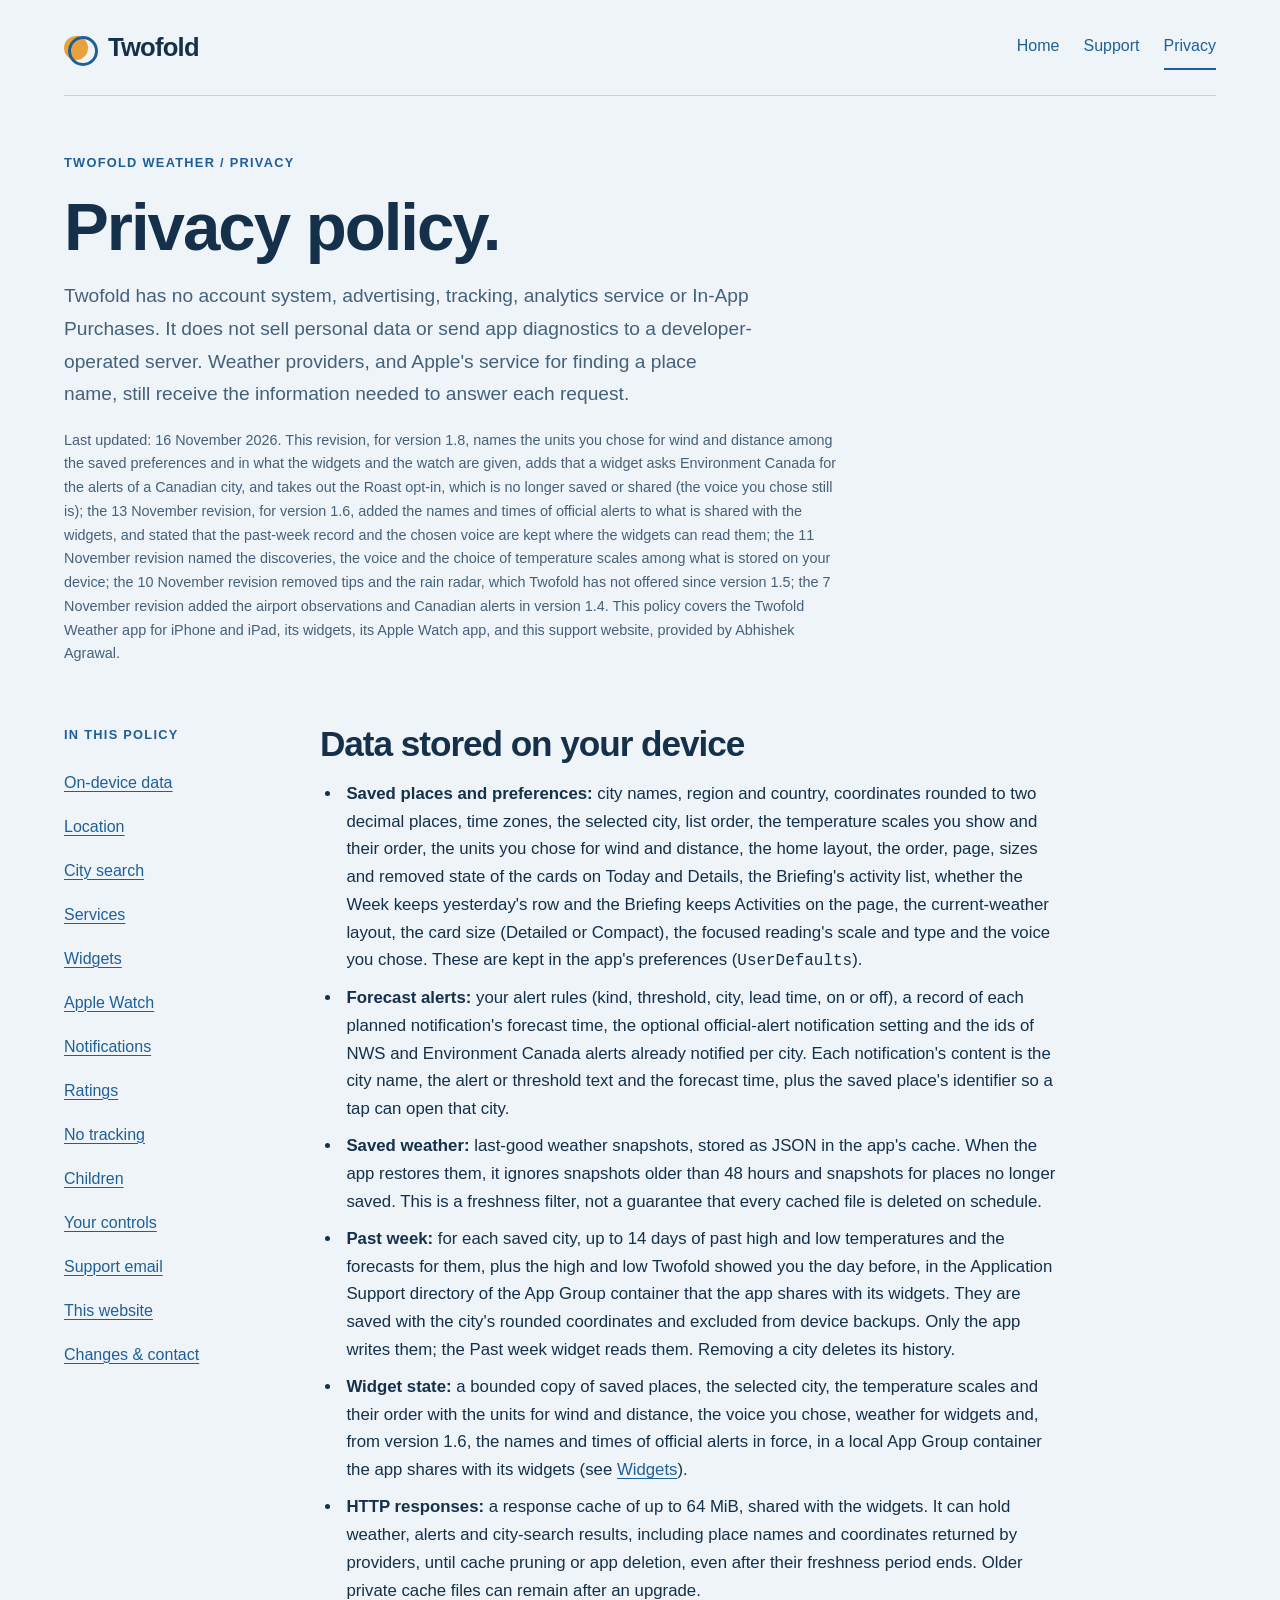
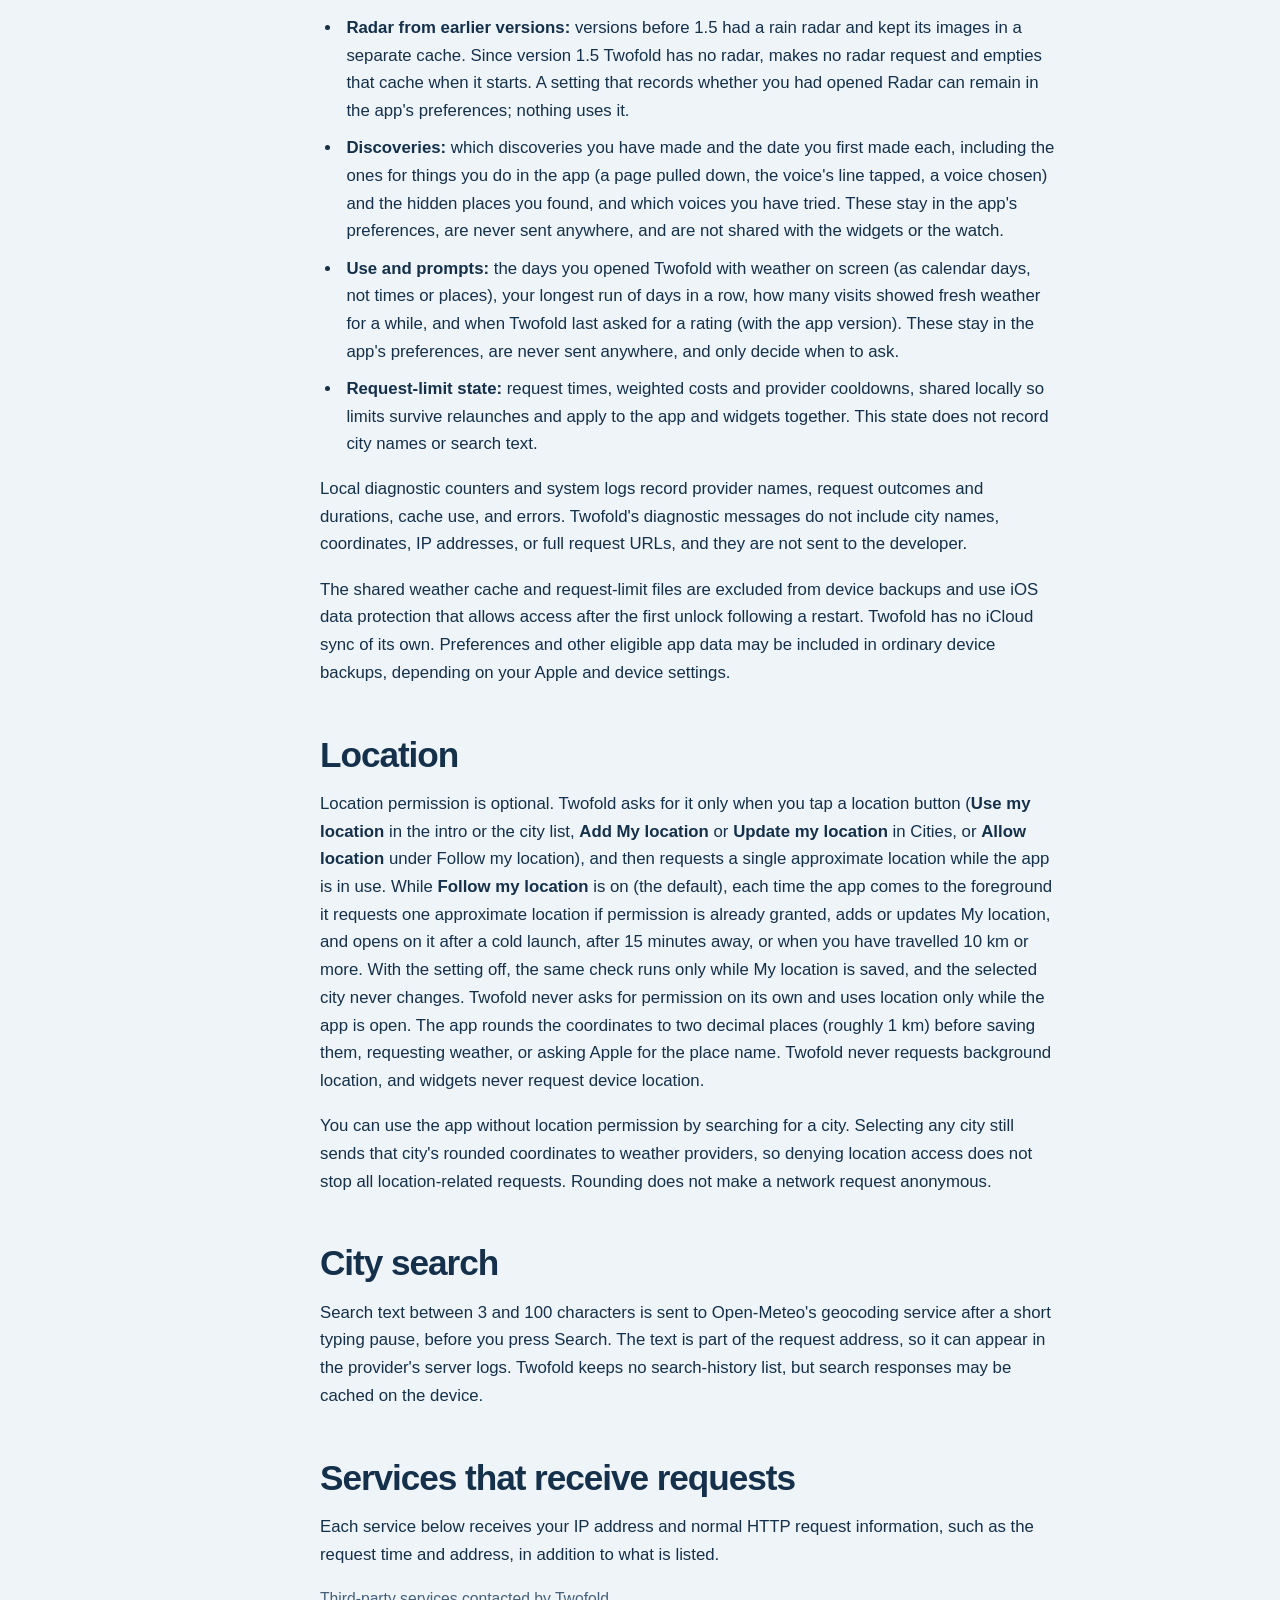
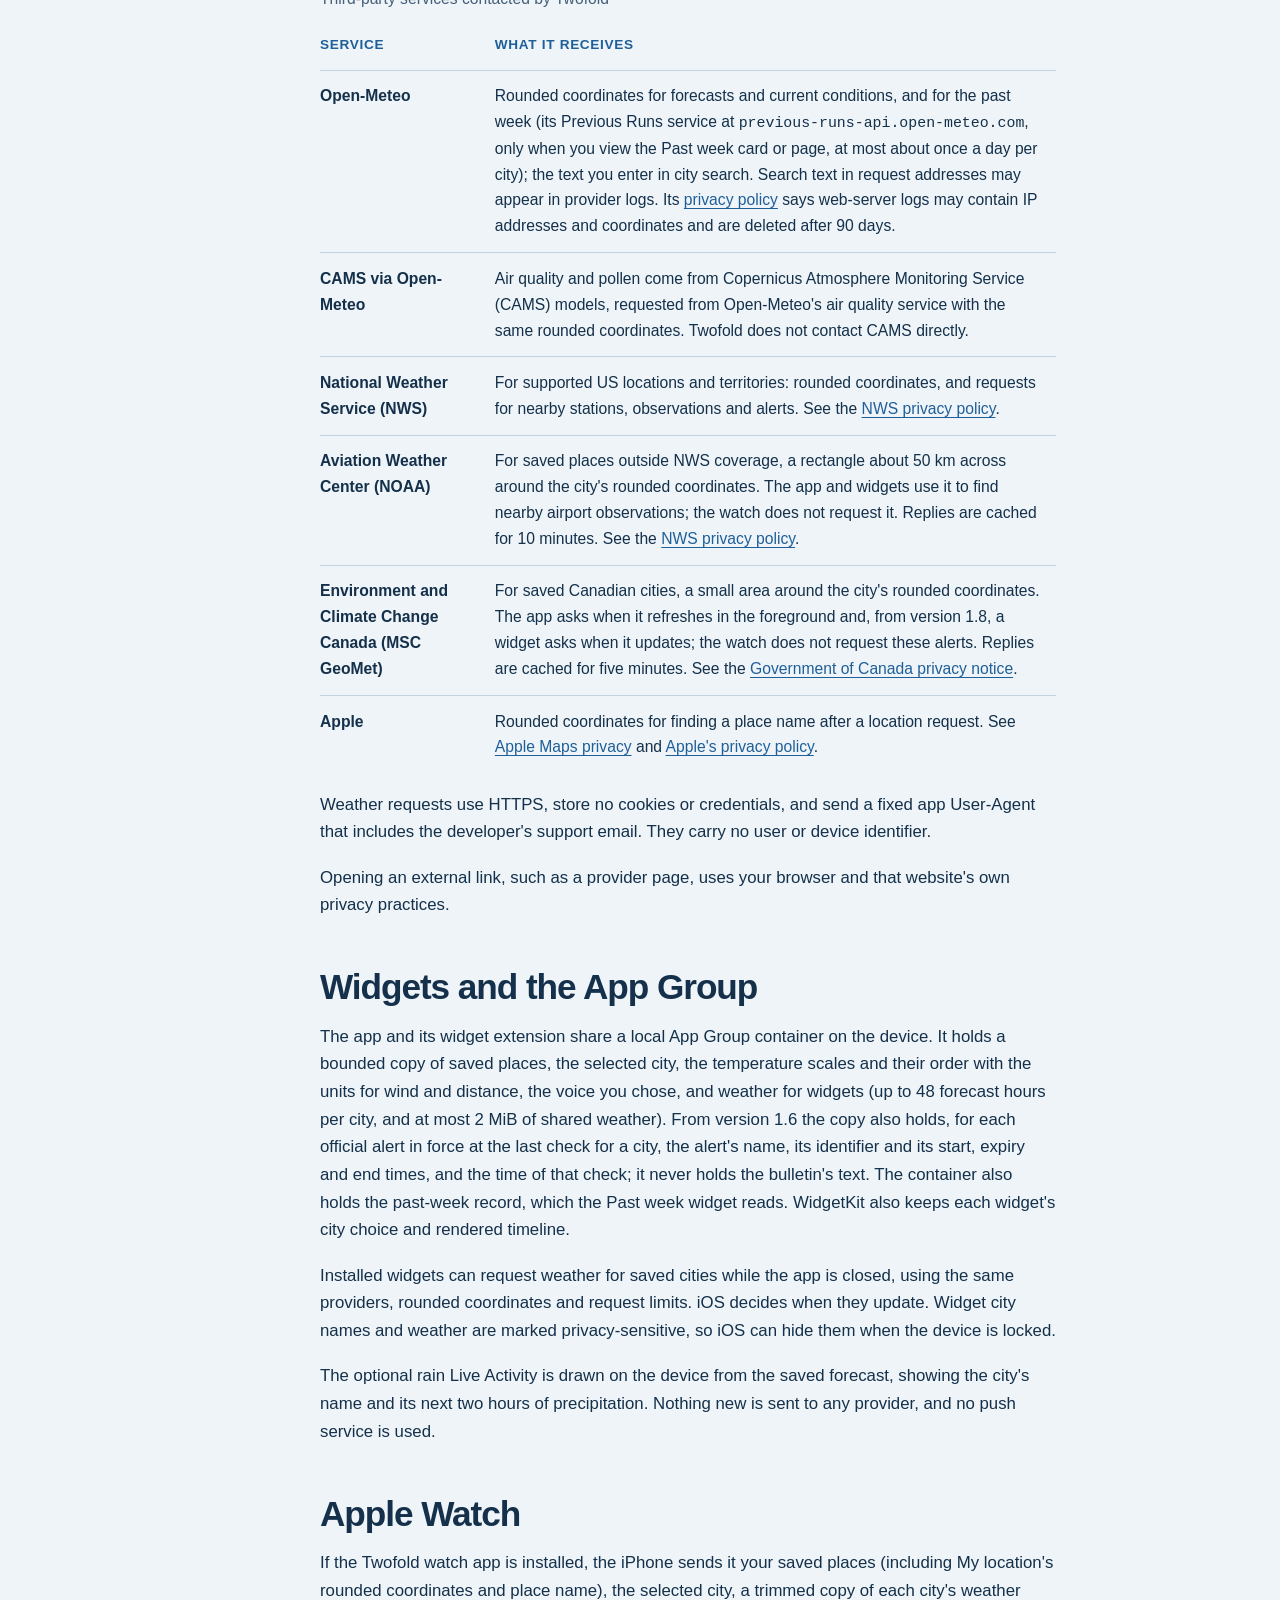
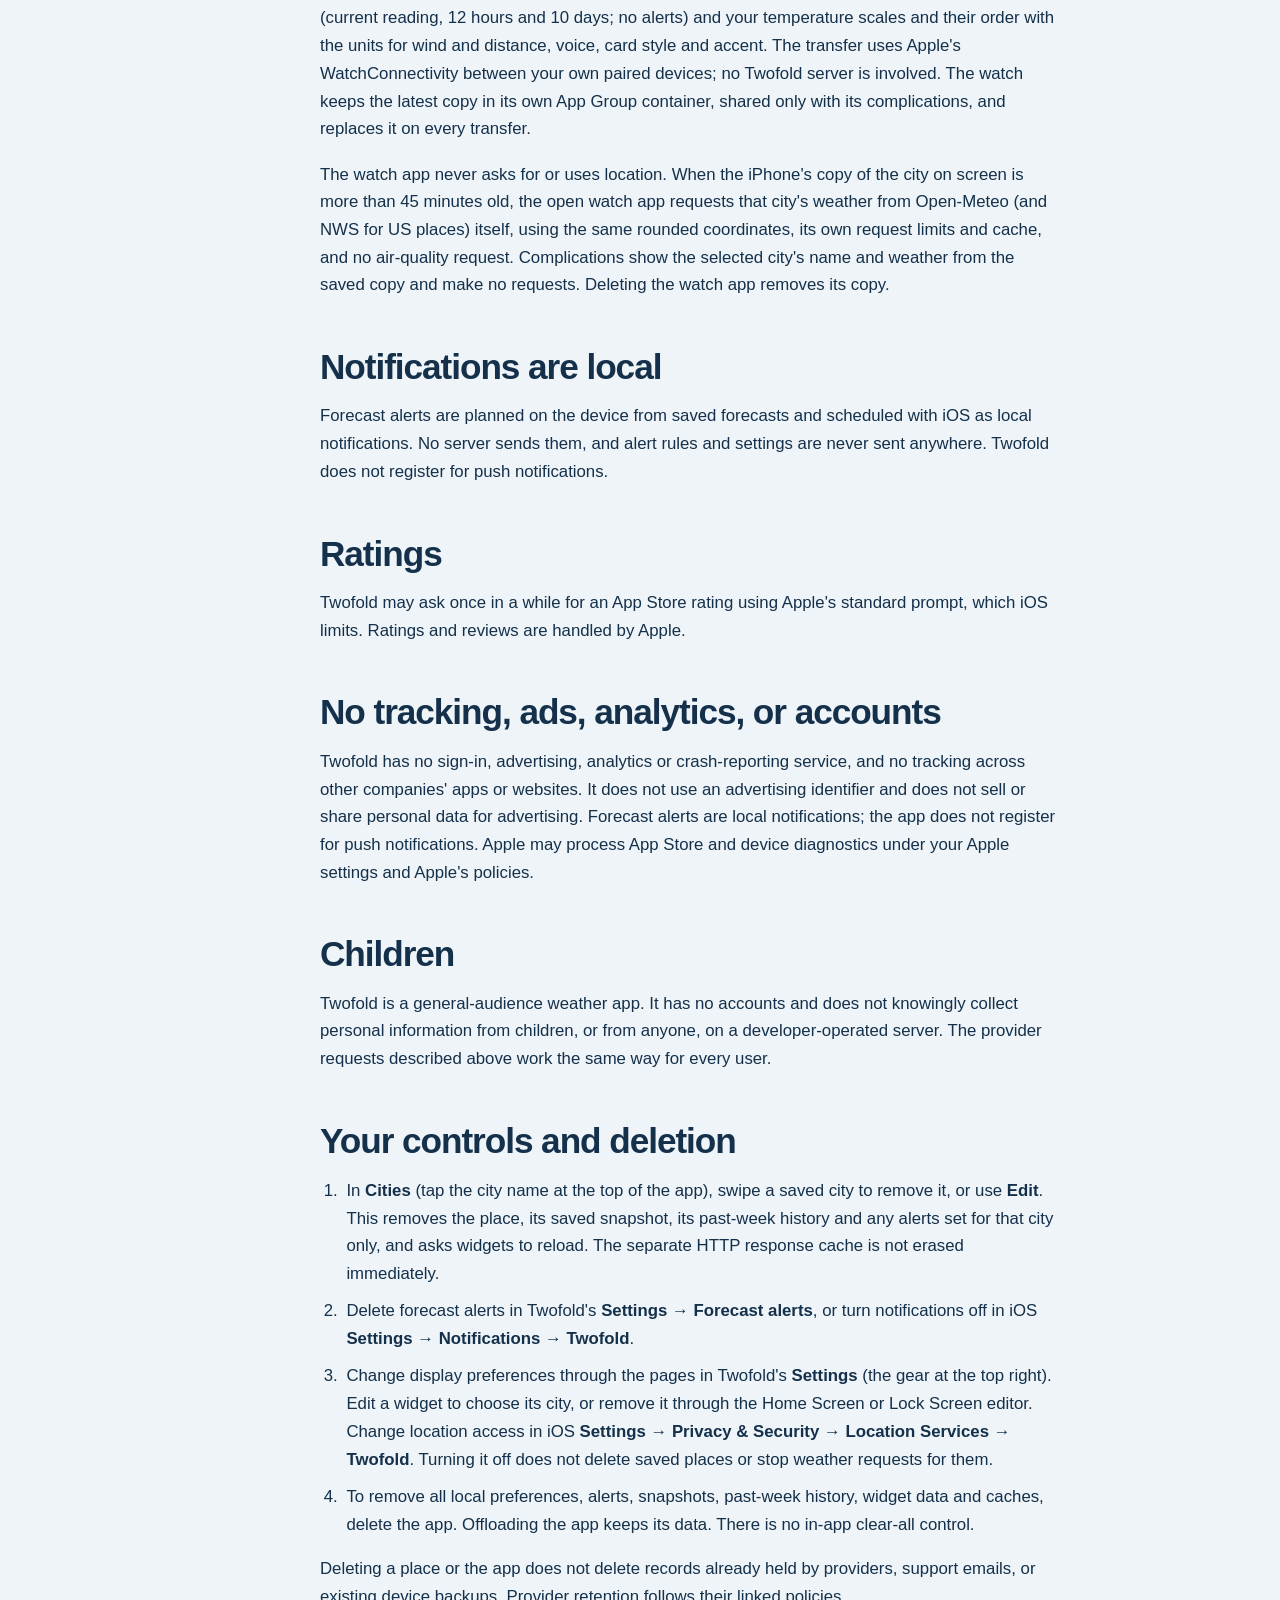
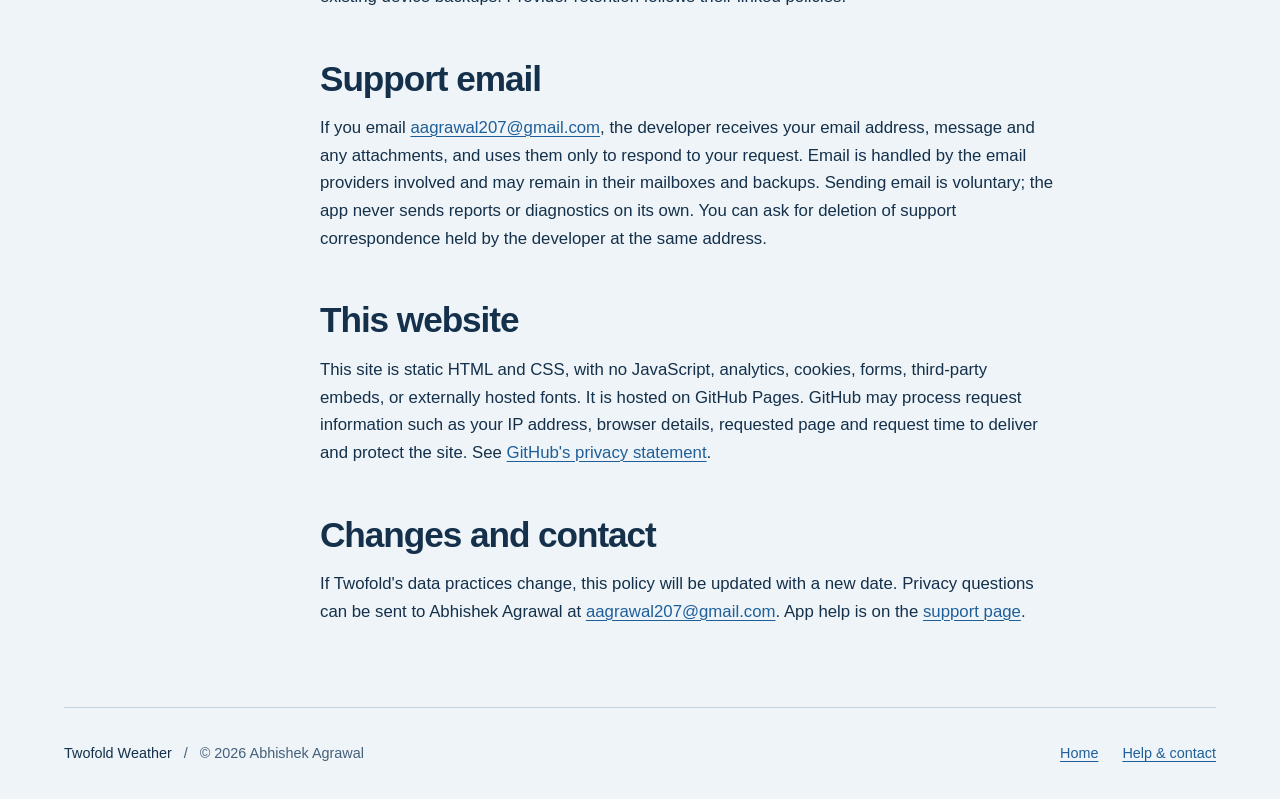
==== commit caa2415b: "Update support and privacy pages for Twofold 1.8" ====
--- a/privacy.html
+++ b/privacy.html
@@ -24,7 +24,7 @@
       <p class="eyebrow">Twofold Weather / Privacy</p>
       <h1>Privacy policy.</h1>
       <p class="lede">Twofold has no account system, advertising, tracking, analytics service or In-App Purchases. It does not sell personal data or send app diagnostics to a developer-operated server. Weather providers, and Apple's service for finding a place name, still receive the information needed to answer each request.</p>
-      <p class="small-note">Last updated: 13 November 2026. This revision, for version 1.6, adds the names and times of official alerts to what is shared with the widgets, and states that the past-week record and the chosen voice are kept where the widgets can read them; the 11 November revision named the discoveries, the voice and the choice of temperature scales among what is stored on your device; the 10 November revision removed tips and the rain radar, which Twofold has not offered since version 1.5; the 7 November revision added the airport observations and Canadian alerts in version 1.4. This policy covers the Twofold Weather app for iPhone and iPad, its widgets, its Apple Watch app, and this support website, provided by Abhishek Agrawal.</p>
+      <p class="small-note">Last updated: 16 November 2026. This revision, for version 1.8, names the units you chose for wind and distance among the saved preferences and in what the widgets and the watch are given, adds that a widget asks Environment Canada for the alerts of a Canadian city, and takes out the Roast opt-in, which is no longer saved or shared (the voice you chose still is); the 13 November revision, for version 1.6, added the names and times of official alerts to what is shared with the widgets, and stated that the past-week record and the chosen voice are kept where the widgets can read them; the 11 November revision named the discoveries, the voice and the choice of temperature scales among what is stored on your device; the 10 November revision removed tips and the rain radar, which Twofold has not offered since version 1.5; the 7 November revision added the airport observations and Canadian alerts in version 1.4. This policy covers the Twofold Weather app for iPhone and iPad, its widgets, its Apple Watch app, and this support website, provided by Abhishek Agrawal.</p>
     </header>
 
     <div class="reading-grid">
@@ -50,14 +50,14 @@
         <section aria-labelledby="on-device">
           <h2 id="on-device">Data stored on your device</h2>
           <ul>
-            <li><strong>Saved places and preferences:</strong> city names, region and country, coordinates rounded to two decimal places, time zones, the selected city, list order, the temperature scales you show and their order, the home layout, the order, page, sizes and removed state of the cards on Today and Details, the Briefing's activity list, whether the Week keeps yesterday's row and the Briefing keeps Activities on the page, the current-weather layout, the card size (Detailed or Compact), the focused reading's scale and type, the voice you chose and whether you allowed roasts. These are kept in the app's preferences (<code>UserDefaults</code>).</li>
+            <li><strong>Saved places and preferences:</strong> city names, region and country, coordinates rounded to two decimal places, time zones, the selected city, list order, the temperature scales you show and their order, the units you chose for wind and distance, the home layout, the order, page, sizes and removed state of the cards on Today and Details, the Briefing's activity list, whether the Week keeps yesterday's row and the Briefing keeps Activities on the page, the current-weather layout, the card size (Detailed or Compact), the focused reading's scale and type and the voice you chose. These are kept in the app's preferences (<code>UserDefaults</code>).</li>
             <li><strong>Forecast alerts:</strong> your alert rules (kind, threshold, city, lead time, on or off), a record of each planned notification's forecast time, the optional official-alert notification setting and the ids of NWS and Environment Canada alerts already notified per city. Each notification's content is the city name, the alert or threshold text and the forecast time, plus the saved place's identifier so a tap can open that city.</li>
             <li><strong>Saved weather:</strong> last-good weather snapshots, stored as JSON in the app's cache. When the app restores them, it ignores snapshots older than 48 hours and snapshots for places no longer saved. This is a freshness filter, not a guarantee that every cached file is deleted on schedule.</li>
             <li><strong>Past week:</strong> for each saved city, up to 14 days of past high and low temperatures and the forecasts for them, plus the high and low Twofold showed you the day before, in the Application Support directory of the App Group container that the app shares with its widgets. They are saved with the city's rounded coordinates and excluded from device backups. Only the app writes them; the Past week widget reads them. Removing a city deletes its history.</li>
-            <li><strong>Widget state:</strong> a bounded copy of saved places, the selected city, the temperature scales and their order, the voice you chose and whether you allowed roasts, weather for widgets and, from version 1.6, the names and times of official alerts in force, in a local App Group container the app shares with its widgets (see <a href="#widgets">Widgets</a>).</li>
+            <li><strong>Widget state:</strong> a bounded copy of saved places, the selected city, the temperature scales and their order with the units for wind and distance, the voice you chose, weather for widgets and, from version 1.6, the names and times of official alerts in force, in a local App Group container the app shares with its widgets (see <a href="#widgets">Widgets</a>).</li>
             <li><strong>HTTP responses:</strong> a response cache of up to 64 MiB, shared with the widgets. It can hold weather, alerts and city-search results, including place names and coordinates returned by providers, until cache pruning or app deletion, even after their freshness period ends. Older private cache files can remain after an upgrade.</li>
             <li><strong>Radar from earlier versions:</strong> versions before 1.5 had a rain radar and kept its images in a separate cache. Since version 1.5 Twofold has no radar, makes no radar request and empties that cache when it starts. A setting that records whether you had opened Radar can remain in the app's preferences; nothing uses it.</li>
-            <li><strong>Discoveries:</strong> which discoveries you have made and the date you first made each, including the ones for things you do in the app (a page pulled down, the voice's line tapped, a layout chosen) and the hidden places you found, and which voices you have tried. These stay in the app's preferences, are never sent anywhere, and are not shared with the widgets or the watch.</li>
+            <li><strong>Discoveries:</strong> which discoveries you have made and the date you first made each, including the ones for things you do in the app (a page pulled down, the voice's line tapped, a voice chosen) and the hidden places you found, and which voices you have tried. These stay in the app's preferences, are never sent anywhere, and are not shared with the widgets or the watch.</li>
             <li><strong>Use and prompts:</strong> the days you opened Twofold with weather on screen (as calendar days, not times or places), your longest run of days in a row, how many visits showed fresh weather for a while, and when Twofold last asked for a rating (with the app version). These stay in the app's preferences, are never sent anywhere, and only decide when to ask.</li>
             <li><strong>Request-limit state:</strong> request times, weighted costs and provider cooldowns, shared locally so limits survive relaunches and apply to the app and widgets together. This state does not record city names or search text.</li>
           </ul>
@@ -104,7 +104,7 @@
                 </tr>
                 <tr>
                   <th scope="row">Environment and Climate Change Canada (MSC GeoMet)</th>
-                  <td>For saved Canadian cities when the app refreshes in the foreground, a small area around the city's rounded coordinates. Replies are cached for five minutes. Widgets and the watch do not request these alerts. See the <a href="https://www.canada.ca/en/transparency/privacy.html">Government of Canada privacy notice</a>.</td>
+                  <td>For saved Canadian cities, a small area around the city's rounded coordinates. The app asks when it refreshes in the foreground and, from version 1.8, a widget asks when it updates; the watch does not request these alerts. Replies are cached for five minutes. See the <a href="https://www.canada.ca/en/transparency/privacy.html">Government of Canada privacy notice</a>.</td>
                 </tr>
                 <tr>
                   <th scope="row">Apple</th>
@@ -119,14 +119,14 @@
 
         <section aria-labelledby="widgets">
           <h2 id="widgets">Widgets and the App Group</h2>
-          <p>The app and its widget extension share a local App Group container on the device. It holds a bounded copy of saved places, the selected city, the temperature scales and their order, the voice you chose and whether you allowed roasts, and weather for widgets (up to 48 forecast hours per city, and at most 2 MiB of shared weather). From version 1.6 the copy also holds, for each official alert in force at the last check for a city, the alert's name, its identifier and its start, expiry and end times, and the time of that check; it never holds the bulletin's text. The container also holds the past-week record, which the Past week widget reads. WidgetKit also keeps each widget's city choice and rendered timeline.</p>
+          <p>The app and its widget extension share a local App Group container on the device. It holds a bounded copy of saved places, the selected city, the temperature scales and their order with the units for wind and distance, the voice you chose, and weather for widgets (up to 48 forecast hours per city, and at most 2 MiB of shared weather). From version 1.6 the copy also holds, for each official alert in force at the last check for a city, the alert's name, its identifier and its start, expiry and end times, and the time of that check; it never holds the bulletin's text. The container also holds the past-week record, which the Past week widget reads. WidgetKit also keeps each widget's city choice and rendered timeline.</p>
           <p>Installed widgets can request weather for saved cities while the app is closed, using the same providers, rounded coordinates and request limits. iOS decides when they update. Widget city names and weather are marked privacy-sensitive, so iOS can hide them when the device is locked.</p>
           <p>The optional rain Live Activity is drawn on the device from the saved forecast, showing the city's name and its next two hours of precipitation. Nothing new is sent to any provider, and no push service is used.</p>
         </section>
 
         <section aria-labelledby="watch">
           <h2 id="watch">Apple Watch</h2>
-          <p>If the Twofold watch app is installed, the iPhone sends it your saved places (including My location's rounded coordinates and place name), the selected city, a trimmed copy of each city's weather (current reading, 12 hours and 10 days; no alerts) and your temperature scales and their order, voice, Roast opt-in, card style and accent. The transfer uses Apple's WatchConnectivity between your own paired devices; no Twofold server is involved. The watch keeps the latest copy in its own App Group container, shared only with its complications, and replaces it on every transfer.</p>
+          <p>If the Twofold watch app is installed, the iPhone sends it your saved places (including My location's rounded coordinates and place name), the selected city, a trimmed copy of each city's weather (current reading, 12 hours and 10 days; no alerts) and your temperature scales and their order with the units for wind and distance, voice, card style and accent. The transfer uses Apple's WatchConnectivity between your own paired devices; no Twofold server is involved. The watch keeps the latest copy in its own App Group container, shared only with its complications, and replaces it on every transfer.</p>
           <p>The watch app never asks for or uses location. When the iPhone's copy of the city on screen is more than 45 minutes old, the open watch app requests that city's weather from Open-Meteo (and NWS for US places) itself, using the same rounded coordinates, its own request limits and cache, and no air-quality request. Complications show the selected city's name and weather from the saved copy and make no requests. Deleting the watch app removes its copy.</p>
         </section>
 
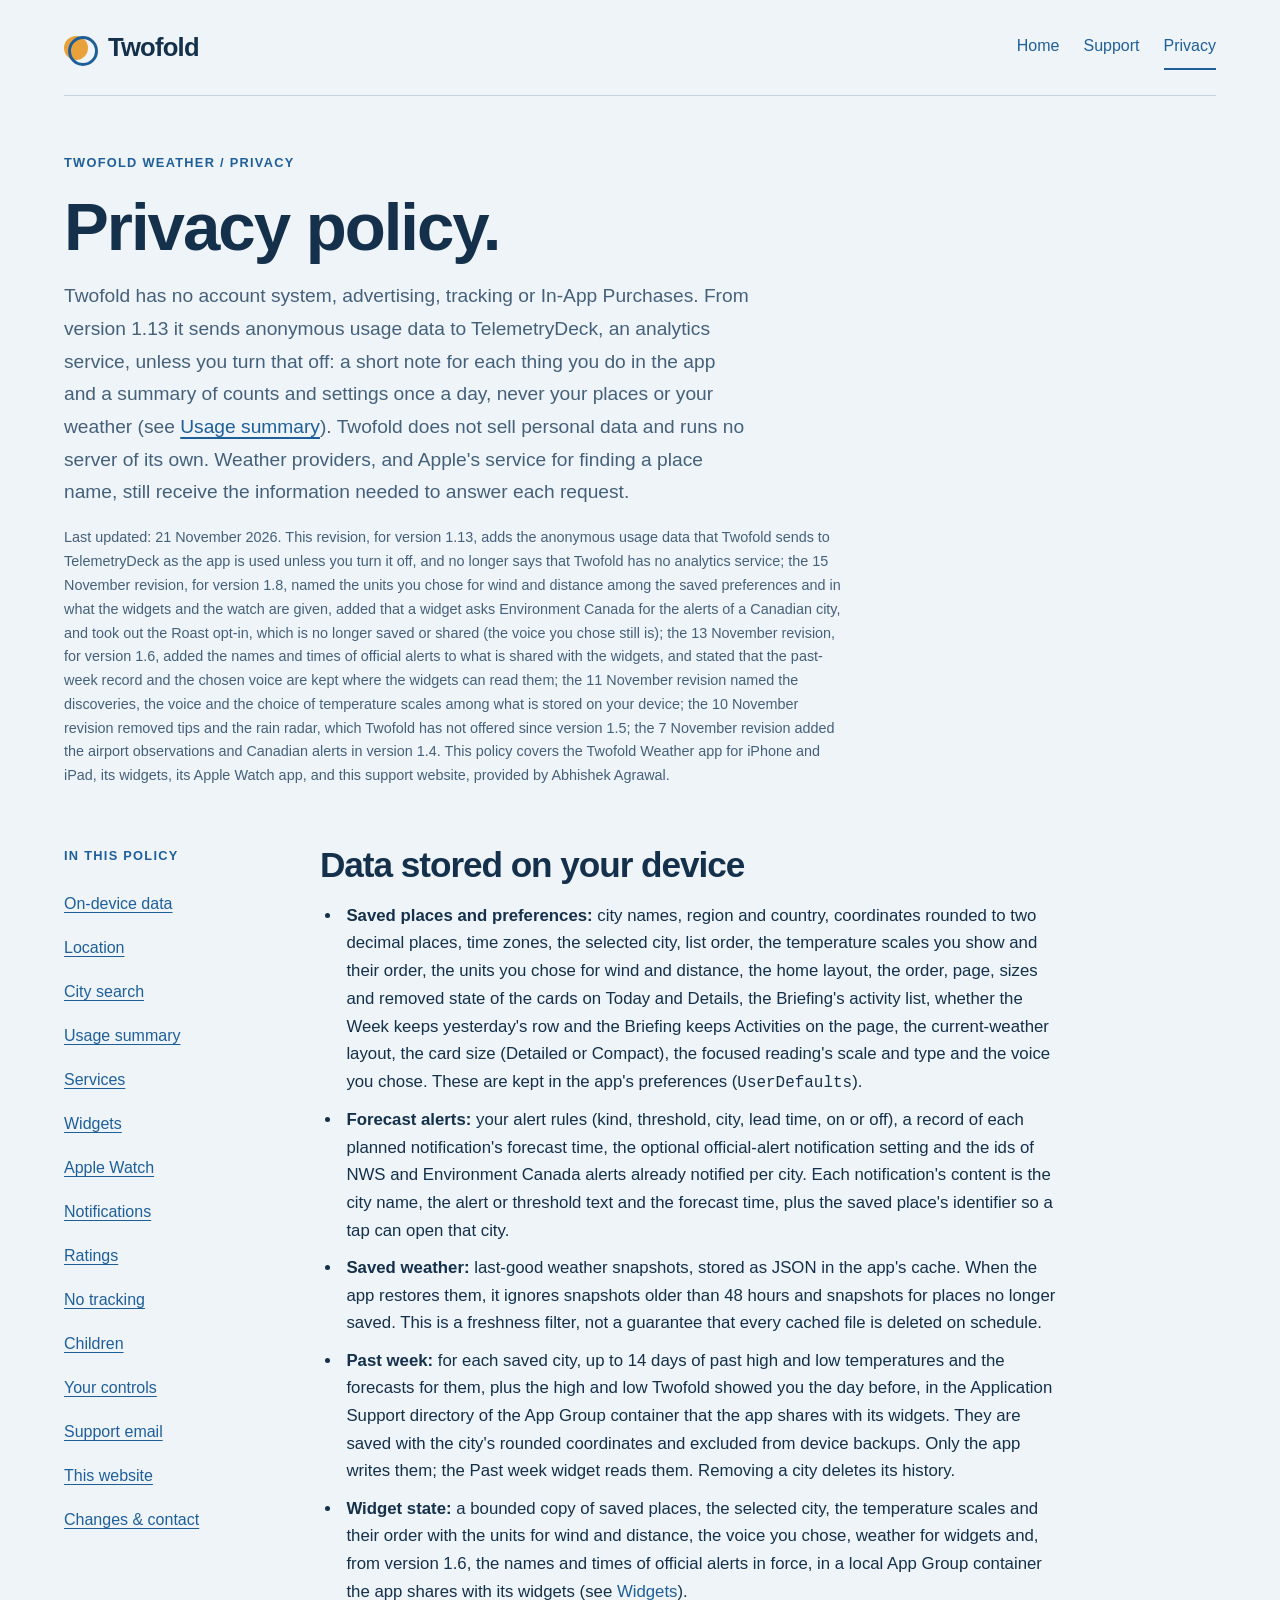
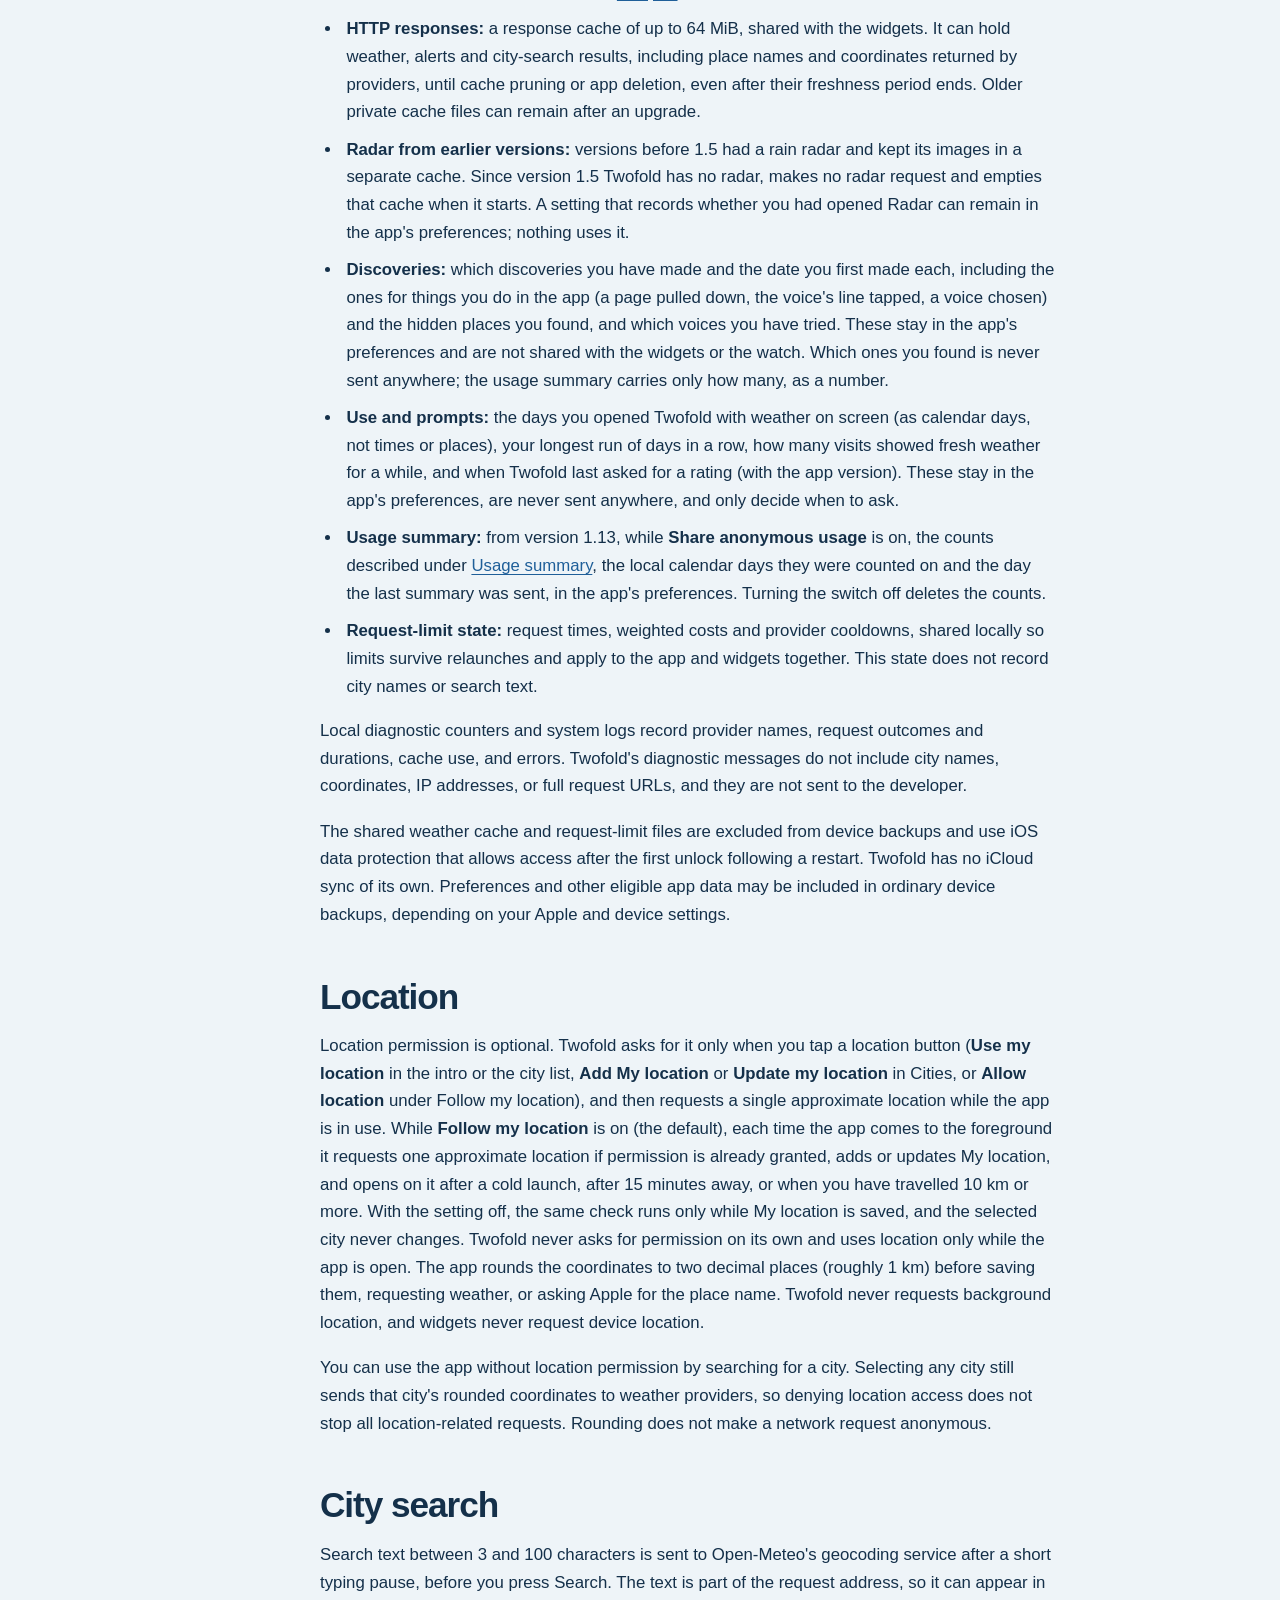
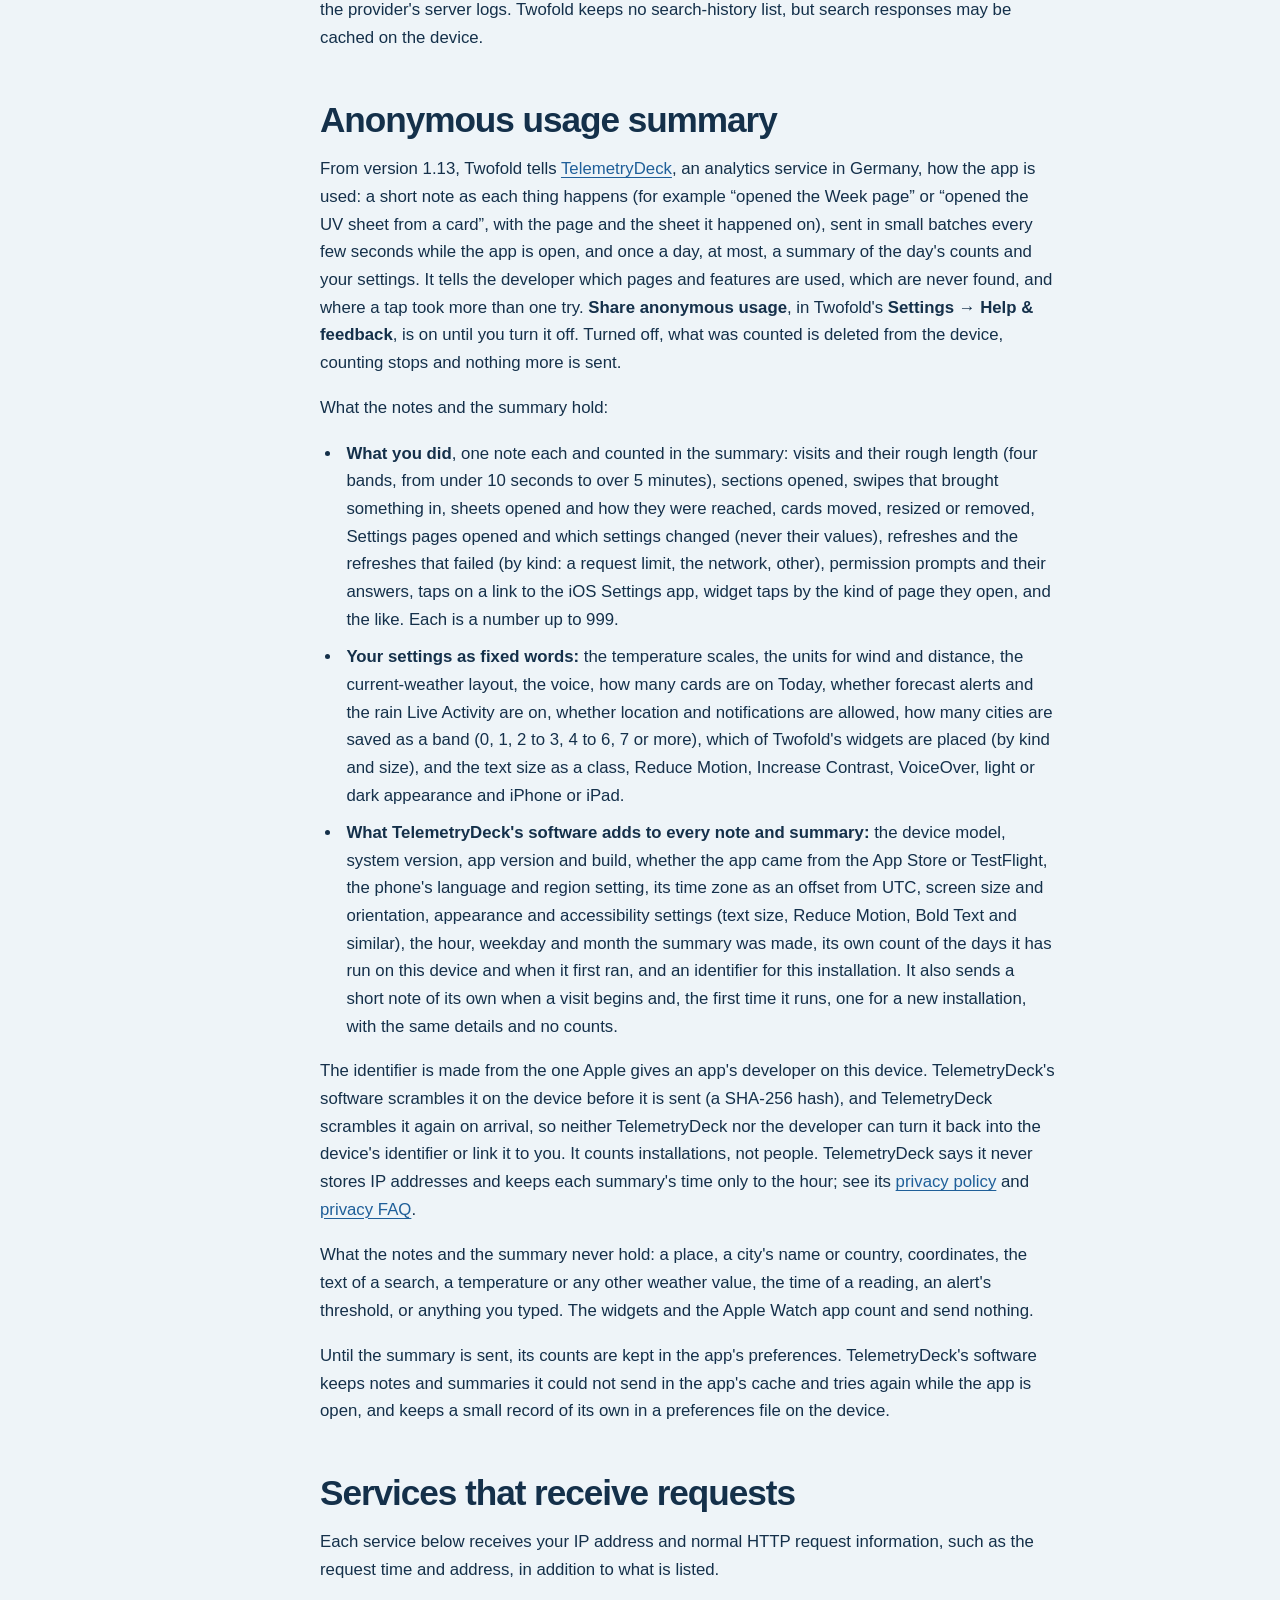
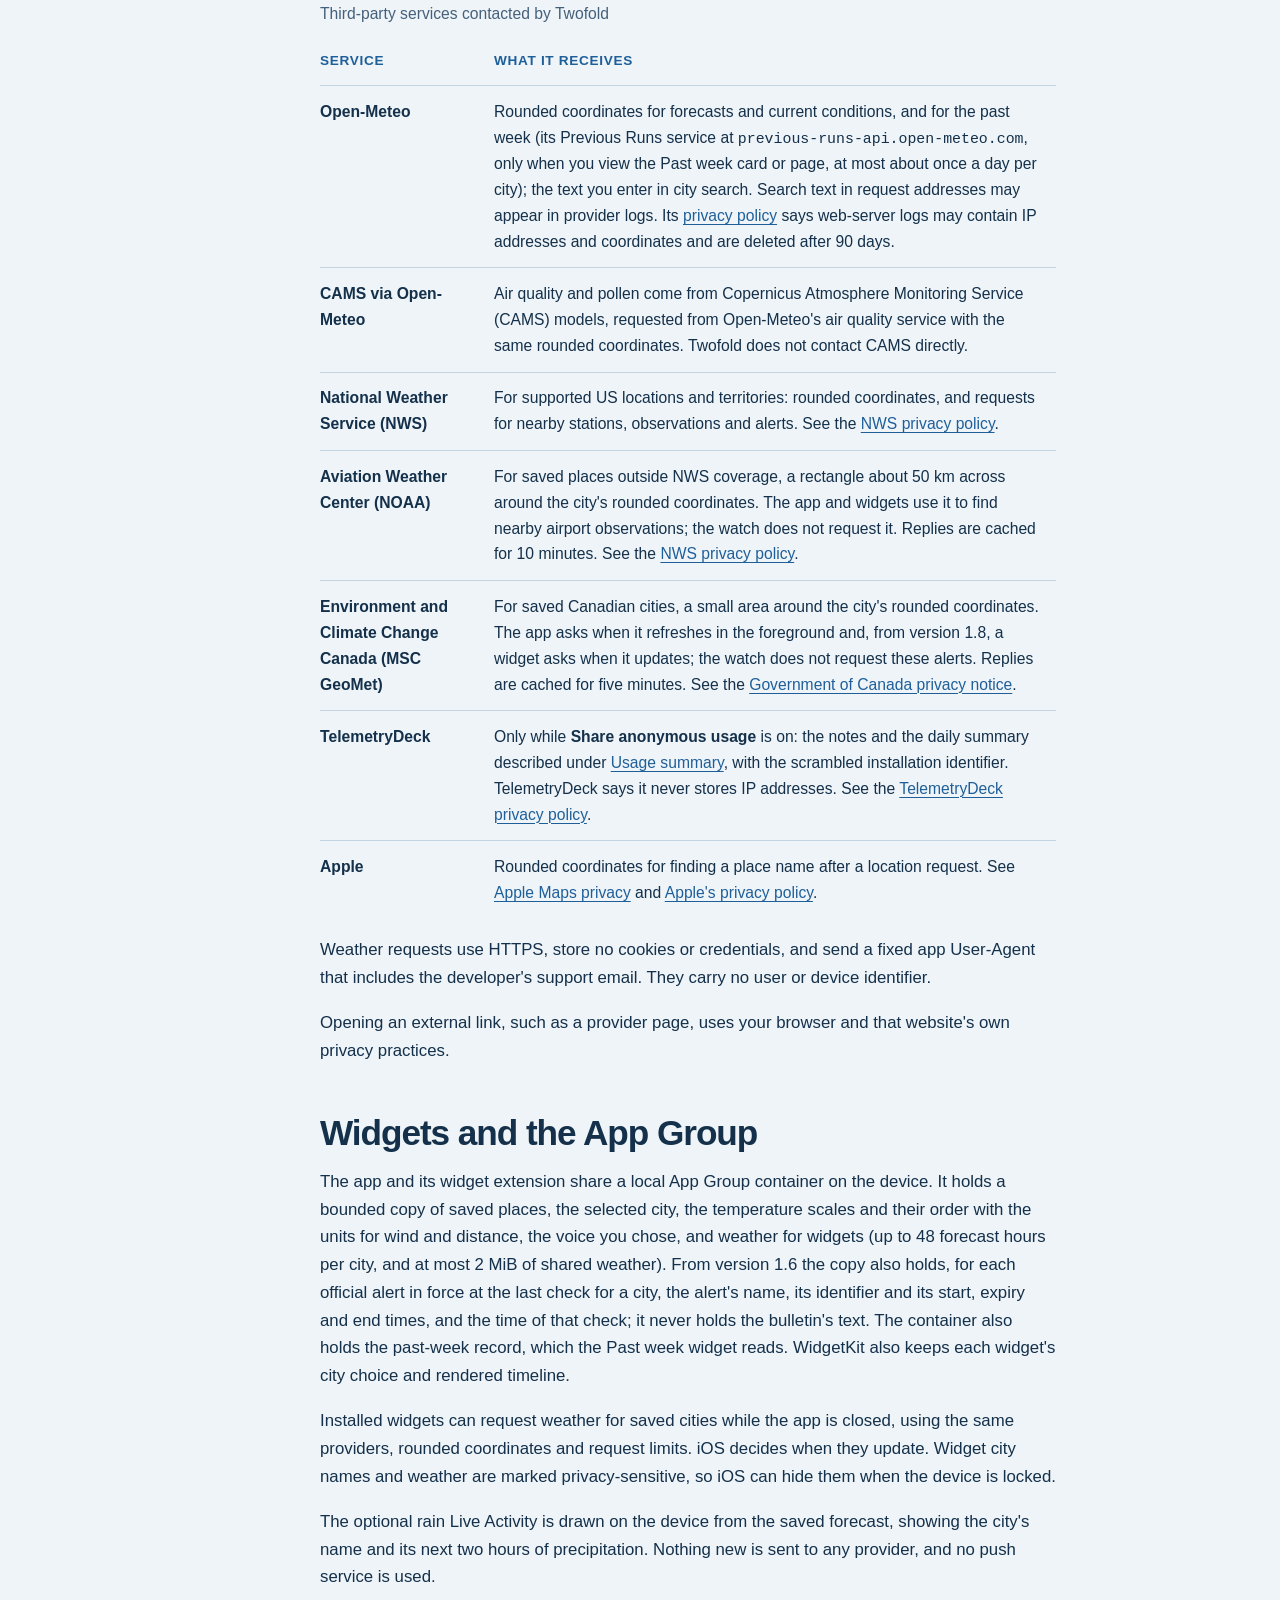
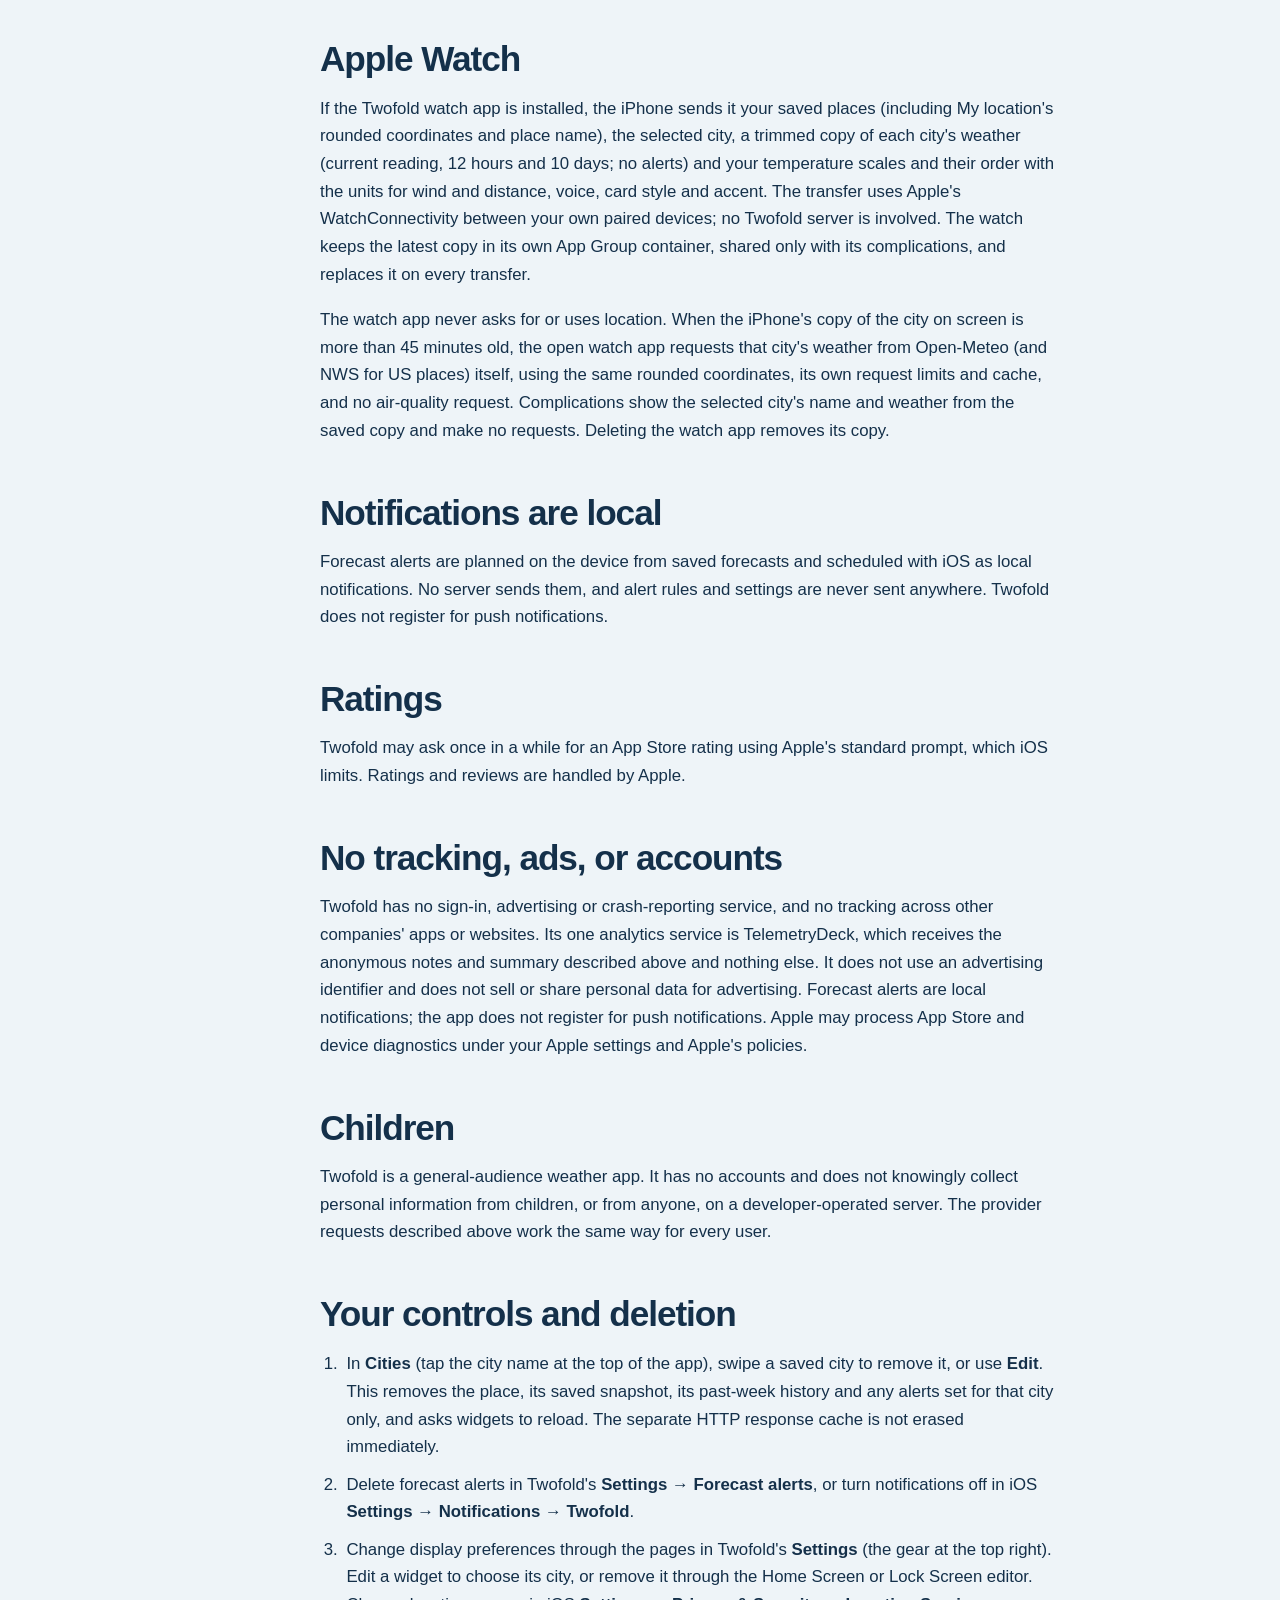
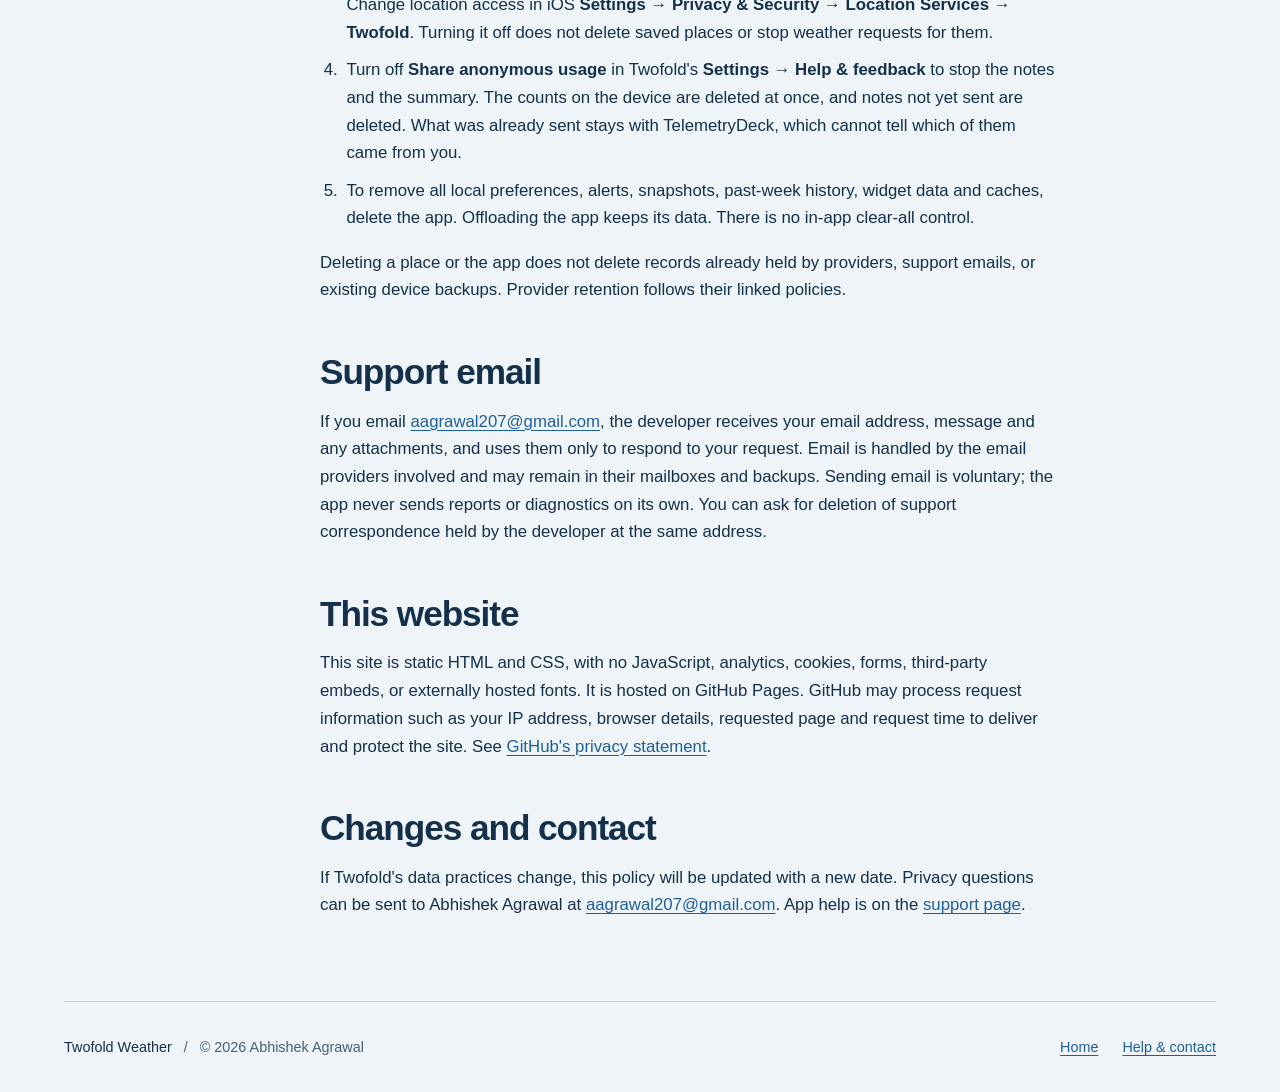
==== commit 8b1b86f9: "Privacy: the anonymous usage data from Twofold 1.13" ====
--- a/privacy.html
+++ b/privacy.html
@@ -4,7 +4,7 @@
   <meta charset="utf-8">
   <meta name="viewport" content="width=device-width, initial-scale=1">
   <meta name="theme-color" content="#eef4f8">
-  <meta name="description" content="Twofold Weather's privacy policy: on-device storage, optional approximate location, the weather services that receive requests, local forecast alerts, and no accounts, ads, tracking, analytics or purchases.">
+  <meta name="description" content="Twofold Weather's privacy policy: on-device storage, optional approximate location, the weather services that receive requests, local forecast alerts, an anonymous usage summary you can turn off, and no accounts, ads, tracking or purchases.">
   <title>Privacy Policy | Twofold Weather</title>
   <link rel="stylesheet" href="styles.css">
 </head>
@@ -23,8 +23,8 @@
     <header class="page-heading">
       <p class="eyebrow">Twofold Weather / Privacy</p>
       <h1>Privacy policy.</h1>
-      <p class="lede">Twofold has no account system, advertising, tracking, analytics service or In-App Purchases. It does not sell personal data or send app diagnostics to a developer-operated server. Weather providers, and Apple's service for finding a place name, still receive the information needed to answer each request.</p>
-      <p class="small-note">Last updated: 16 November 2026. This revision, for version 1.8, names the units you chose for wind and distance among the saved preferences and in what the widgets and the watch are given, adds that a widget asks Environment Canada for the alerts of a Canadian city, and takes out the Roast opt-in, which is no longer saved or shared (the voice you chose still is); the 13 November revision, for version 1.6, added the names and times of official alerts to what is shared with the widgets, and stated that the past-week record and the chosen voice are kept where the widgets can read them; the 11 November revision named the discoveries, the voice and the choice of temperature scales among what is stored on your device; the 10 November revision removed tips and the rain radar, which Twofold has not offered since version 1.5; the 7 November revision added the airport observations and Canadian alerts in version 1.4. This policy covers the Twofold Weather app for iPhone and iPad, its widgets, its Apple Watch app, and this support website, provided by Abhishek Agrawal.</p>
+      <p class="lede">Twofold has no account system, advertising, tracking or In-App Purchases. From version 1.13 it sends anonymous usage data to TelemetryDeck, an analytics service, unless you turn that off: a short note for each thing you do in the app and a summary of counts and settings once a day, never your places or your weather (see <a href="#usage">Usage summary</a>). Twofold does not sell personal data and runs no server of its own. Weather providers, and Apple's service for finding a place name, still receive the information needed to answer each request.</p>
+      <p class="small-note">Last updated: 21 November 2026. This revision, for version 1.13, adds the anonymous usage data that Twofold sends to TelemetryDeck as the app is used unless you turn it off, and no longer says that Twofold has no analytics service; the 15 November revision, for version 1.8, named the units you chose for wind and distance among the saved preferences and in what the widgets and the watch are given, added that a widget asks Environment Canada for the alerts of a Canadian city, and took out the Roast opt-in, which is no longer saved or shared (the voice you chose still is); the 13 November revision, for version 1.6, added the names and times of official alerts to what is shared with the widgets, and stated that the past-week record and the chosen voice are kept where the widgets can read them; the 11 November revision named the discoveries, the voice and the choice of temperature scales among what is stored on your device; the 10 November revision removed tips and the rain radar, which Twofold has not offered since version 1.5; the 7 November revision added the airport observations and Canadian alerts in version 1.4. This policy covers the Twofold Weather app for iPhone and iPad, its widgets, its Apple Watch app, and this support website, provided by Abhishek Agrawal.</p>
     </header>
 
     <div class="reading-grid">
@@ -33,6 +33,7 @@
         <a href="#on-device">On-device data</a>
         <a href="#location">Location</a>
         <a href="#search">City search</a>
+        <a href="#usage">Usage summary</a>
         <a href="#services">Services</a>
         <a href="#widgets">Widgets</a>
         <a href="#watch">Apple Watch</a>
@@ -57,8 +58,9 @@
             <li><strong>Widget state:</strong> a bounded copy of saved places, the selected city, the temperature scales and their order with the units for wind and distance, the voice you chose, weather for widgets and, from version 1.6, the names and times of official alerts in force, in a local App Group container the app shares with its widgets (see <a href="#widgets">Widgets</a>).</li>
             <li><strong>HTTP responses:</strong> a response cache of up to 64 MiB, shared with the widgets. It can hold weather, alerts and city-search results, including place names and coordinates returned by providers, until cache pruning or app deletion, even after their freshness period ends. Older private cache files can remain after an upgrade.</li>
             <li><strong>Radar from earlier versions:</strong> versions before 1.5 had a rain radar and kept its images in a separate cache. Since version 1.5 Twofold has no radar, makes no radar request and empties that cache when it starts. A setting that records whether you had opened Radar can remain in the app's preferences; nothing uses it.</li>
-            <li><strong>Discoveries:</strong> which discoveries you have made and the date you first made each, including the ones for things you do in the app (a page pulled down, the voice's line tapped, a voice chosen) and the hidden places you found, and which voices you have tried. These stay in the app's preferences, are never sent anywhere, and are not shared with the widgets or the watch.</li>
+            <li><strong>Discoveries:</strong> which discoveries you have made and the date you first made each, including the ones for things you do in the app (a page pulled down, the voice's line tapped, a voice chosen) and the hidden places you found, and which voices you have tried. These stay in the app's preferences and are not shared with the widgets or the watch. Which ones you found is never sent anywhere; the usage summary carries only how many, as a number.</li>
             <li><strong>Use and prompts:</strong> the days you opened Twofold with weather on screen (as calendar days, not times or places), your longest run of days in a row, how many visits showed fresh weather for a while, and when Twofold last asked for a rating (with the app version). These stay in the app's preferences, are never sent anywhere, and only decide when to ask.</li>
+            <li><strong>Usage summary:</strong> from version 1.13, while <strong>Share anonymous usage</strong> is on, the counts described under <a href="#usage">Usage summary</a>, the local calendar days they were counted on and the day the last summary was sent, in the app's preferences. Turning the switch off deletes the counts.</li>
             <li><strong>Request-limit state:</strong> request times, weighted costs and provider cooldowns, shared locally so limits survive relaunches and apply to the app and widgets together. This state does not record city names or search text.</li>
           </ul>
           <p>Local diagnostic counters and system logs record provider names, request outcomes and durations, cache use, and errors. Twofold's diagnostic messages do not include city names, coordinates, IP addresses, or full request URLs, and they are not sent to the developer.</p>
@@ -74,6 +76,20 @@
         <section aria-labelledby="search">
           <h2 id="search">City search</h2>
           <p>Search text between 3 and 100 characters is sent to Open-Meteo's geocoding service after a short typing pause, before you press Search. The text is part of the request address, so it can appear in the provider's server logs. Twofold keeps no search-history list, but search responses may be cached on the device.</p>
+        </section>
+
+        <section aria-labelledby="usage">
+          <h2 id="usage">Anonymous usage summary</h2>
+          <p>From version 1.13, Twofold tells <a href="https://telemetrydeck.com">TelemetryDeck</a>, an analytics service in Germany, how the app is used: a short note as each thing happens (for example &ldquo;opened the Week page&rdquo; or &ldquo;opened the UV sheet from a card&rdquo;, with the page and the sheet it happened on), sent in small batches every few seconds while the app is open, and once a day, at most, a summary of the day's counts and your settings. It tells the developer which pages and features are used, which are never found, and where a tap took more than one try. <strong>Share anonymous usage</strong>, in Twofold's <strong>Settings &rarr; Help &amp; feedback</strong>, is on until you turn it off. Turned off, what was counted is deleted from the device, counting stops and nothing more is sent.</p>
+          <p>What the notes and the summary hold:</p>
+          <ul>
+            <li><strong>What you did</strong>, one note each and counted in the summary: visits and their rough length (four bands, from under 10 seconds to over 5 minutes), sections opened, swipes that brought something in, sheets opened and how they were reached, cards moved, resized or removed, Settings pages opened and which settings changed (never their values), refreshes and the refreshes that failed (by kind: a request limit, the network, other), permission prompts and their answers, taps on a link to the iOS Settings app, widget taps by the kind of page they open, and the like. Each is a number up to 999.</li>
+            <li><strong>Your settings as fixed words:</strong> the temperature scales, the units for wind and distance, the current-weather layout, the voice, how many cards are on Today, whether forecast alerts and the rain Live Activity are on, whether location and notifications are allowed, how many cities are saved as a band (0, 1, 2 to 3, 4 to 6, 7 or more), which of Twofold's widgets are placed (by kind and size), and the text size as a class, Reduce Motion, Increase Contrast, VoiceOver, light or dark appearance and iPhone or iPad.</li>
+            <li><strong>What TelemetryDeck's software adds to every note and summary:</strong> the device model, system version, app version and build, whether the app came from the App Store or TestFlight, the phone's language and region setting, its time zone as an offset from UTC, screen size and orientation, appearance and accessibility settings (text size, Reduce Motion, Bold Text and similar), the hour, weekday and month the summary was made, its own count of the days it has run on this device and when it first ran, and an identifier for this installation. It also sends a short note of its own when a visit begins and, the first time it runs, one for a new installation, with the same details and no counts.</li>
+          </ul>
+          <p>The identifier is made from the one Apple gives an app's developer on this device. TelemetryDeck's software scrambles it on the device before it is sent (a SHA-256 hash), and TelemetryDeck scrambles it again on arrival, so neither TelemetryDeck nor the developer can turn it back into the device's identifier or link it to you. It counts installations, not people. TelemetryDeck says it never stores IP addresses and keeps each summary's time only to the hour; see its <a href="https://telemetrydeck.com/privacy/">privacy policy</a> and <a href="https://telemetrydeck.com/docs/guides/privacy-faq/">privacy FAQ</a>.</p>
+          <p>What the notes and the summary never hold: a place, a city's name or country, coordinates, the text of a search, a temperature or any other weather value, the time of a reading, an alert's threshold, or anything you typed. The widgets and the Apple Watch app count and send nothing.</p>
+          <p>Until the summary is sent, its counts are kept in the app's preferences. TelemetryDeck's software keeps notes and summaries it could not send in the app's cache and tries again while the app is open, and keeps a small record of its own in a preferences file on the device.</p>
         </section>
 
         <section aria-labelledby="services">
@@ -107,6 +123,10 @@
                   <td>For saved Canadian cities, a small area around the city's rounded coordinates. The app asks when it refreshes in the foreground and, from version 1.8, a widget asks when it updates; the watch does not request these alerts. Replies are cached for five minutes. See the <a href="https://www.canada.ca/en/transparency/privacy.html">Government of Canada privacy notice</a>.</td>
                 </tr>
                 <tr>
+                  <th scope="row">TelemetryDeck</th>
+                  <td>Only while <strong>Share anonymous usage</strong> is on: the notes and the daily summary described under <a href="#usage">Usage summary</a>, with the scrambled installation identifier. TelemetryDeck says it never stores IP addresses. See the <a href="https://telemetrydeck.com/privacy/">TelemetryDeck privacy policy</a>.</td>
+                </tr>
+                <tr>
                   <th scope="row">Apple</th>
                   <td>Rounded coordinates for finding a place name after a location request. See <a href="https://www.apple.com/legal/privacy/data/en/apple-maps/">Apple Maps privacy</a> and <a href="https://www.apple.com/legal/privacy/">Apple's privacy policy</a>.</td>
                 </tr>
@@ -141,8 +161,8 @@
         </section>
 
         <section aria-labelledby="no-tracking">
-          <h2 id="no-tracking">No tracking, ads, analytics, or accounts</h2>
-          <p>Twofold has no sign-in, advertising, analytics or crash-reporting service, and no tracking across other companies' apps or websites. It does not use an advertising identifier and does not sell or share personal data for advertising. Forecast alerts are local notifications; the app does not register for push notifications. Apple may process App Store and device diagnostics under your Apple settings and Apple's policies.</p>
+          <h2 id="no-tracking">No tracking, ads, or accounts</h2>
+          <p>Twofold has no sign-in, advertising or crash-reporting service, and no tracking across other companies' apps or websites. Its one analytics service is TelemetryDeck, which receives the anonymous notes and summary described above and nothing else. It does not use an advertising identifier and does not sell or share personal data for advertising. Forecast alerts are local notifications; the app does not register for push notifications. Apple may process App Store and device diagnostics under your Apple settings and Apple's policies.</p>
         </section>
 
         <section aria-labelledby="children">
@@ -156,6 +176,7 @@
             <li>In <strong>Cities</strong> (tap the city name at the top of the app), swipe a saved city to remove it, or use <strong>Edit</strong>. This removes the place, its saved snapshot, its past-week history and any alerts set for that city only, and asks widgets to reload. The separate HTTP response cache is not erased immediately.</li>
             <li>Delete forecast alerts in Twofold's <strong>Settings &rarr; Forecast alerts</strong>, or turn notifications off in iOS <strong>Settings &rarr; Notifications &rarr; Twofold</strong>.</li>
             <li>Change display preferences through the pages in Twofold's <strong>Settings</strong> (the gear at the top right). Edit a widget to choose its city, or remove it through the Home Screen or Lock Screen editor. Change location access in iOS <strong>Settings &rarr; Privacy &amp; Security &rarr; Location Services &rarr; Twofold</strong>. Turning it off does not delete saved places or stop weather requests for them.</li>
+            <li>Turn off <strong>Share anonymous usage</strong> in Twofold's <strong>Settings &rarr; Help &amp; feedback</strong> to stop the notes and the summary. The counts on the device are deleted at once, and notes not yet sent are deleted. What was already sent stays with TelemetryDeck, which cannot tell which of them came from you.</li>
             <li>To remove all local preferences, alerts, snapshots, past-week history, widget data and caches, delete the app. Offloading the app keeps its data. There is no in-app clear-all control.</li>
           </ol>
           <p>Deleting a place or the app does not delete records already held by providers, support emails, or existing device backups. Provider retention follows their linked policies.</p>
